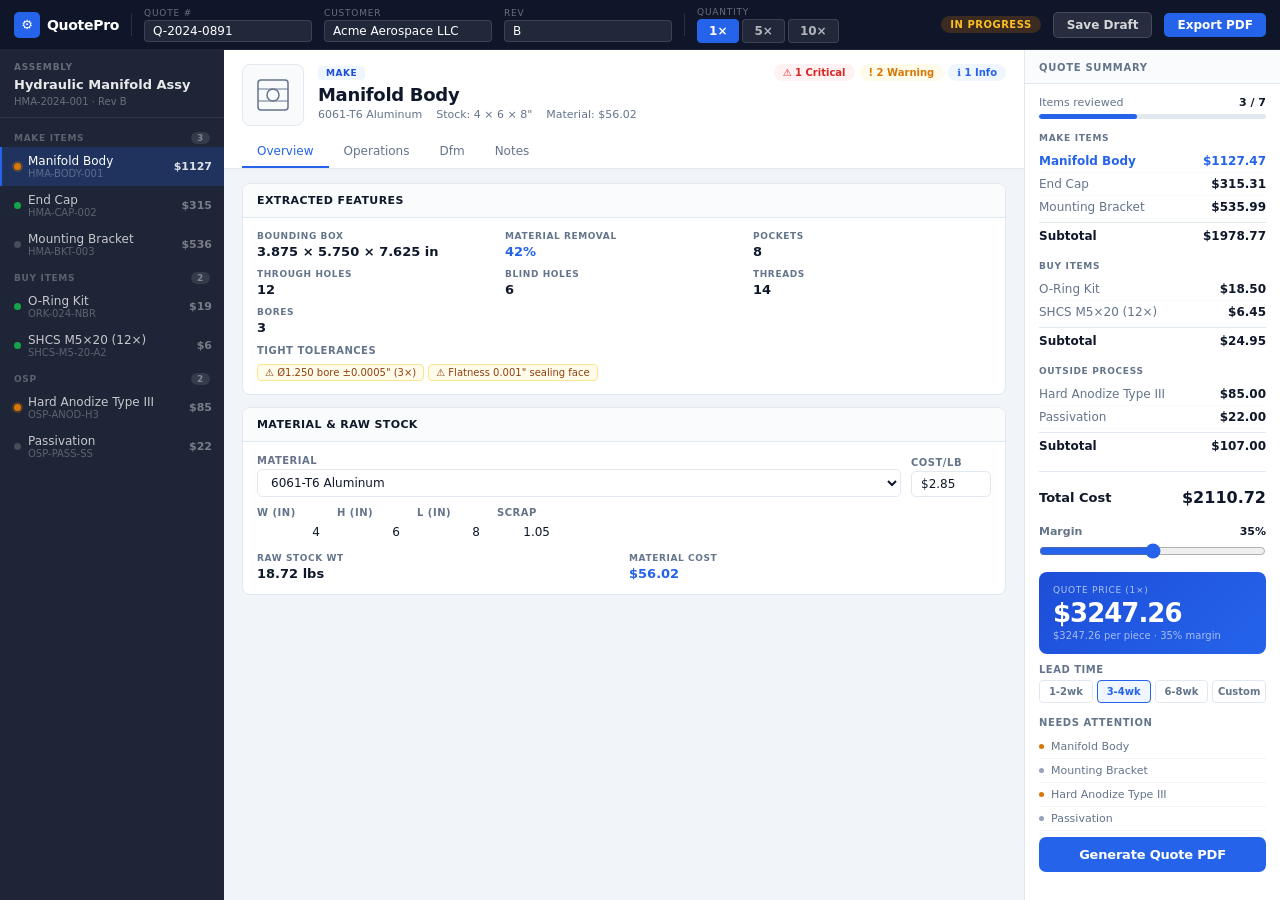
==== quoting-ui.html @ ec83b67d "Add CNC quoting UI prototype (HTML/CSS/JS) Single-file interactive prototype for rapid CNC quote bui" ====
<!DOCTYPE html>
<html lang="en">
<head>
<meta charset="UTF-8">
<meta name="viewport" content="width=device-width, initial-scale=1.0">
<title>QuotePro — CNC Estimating</title>
<style>
*,*::before,*::after{box-sizing:border-box;margin:0;padding:0}
:root{
  --bg:#f1f5f9;--surface:#fff;--sidebar:#1e2536;--sidebar-hover:#2a3347;
  --hdr:#0f1629;--text:#0f172a;--muted:#64748b;--light:#94a3b8;
  --border:#e2e8f0;--blue:#2563eb;--blue-lt:#eff6ff;
  --green:#16a34a;--green-lt:#f0fdf4;--amber:#d97706;--amber-lt:#fffbeb;
  --red:#dc2626;--red-lt:#fef2f2;
}
body{font-family:system-ui,-apple-system,sans-serif;font-size:13px;color:var(--text);
  background:var(--bg);height:100vh;display:flex;flex-direction:column;overflow:hidden}

/* ── HEADER ── */
.hdr{background:var(--hdr);color:#fff;padding:0 14px;height:50px;display:flex;
  align-items:center;gap:12px;flex-shrink:0;border-bottom:1px solid rgba(255,255,255,.08)}
.logo{font-weight:800;font-size:14px;letter-spacing:-.3px;color:#fff;
  display:flex;align-items:center;gap:7px;flex-shrink:0}
.logo-icon{width:26px;height:26px;background:var(--blue);border-radius:5px;
  display:flex;align-items:center;justify-content:center;font-size:13px}
.hdr-sep{width:1px;height:22px;background:rgba(255,255,255,.12);flex-shrink:0}
.hdr-field{display:flex;flex-direction:column;gap:2px}
.hdr-field label{font-size:9px;text-transform:uppercase;letter-spacing:.8px;
  color:rgba(255,255,255,.38)}
.hdr-input{background:rgba(255,255,255,.08);border:1px solid rgba(255,255,255,.12);
  border-radius:4px;color:#fff;font-size:12px;padding:3px 8px;outline:none;
  min-width:130px;font-family:inherit}
.hdr-input:focus{border-color:var(--blue);background:rgba(37,99,235,.18)}
.qty-grp{display:flex;gap:3px}
.qty-btn{padding:4px 11px;background:rgba(255,255,255,.08);
  border:1px solid rgba(255,255,255,.12);border-radius:4px;color:rgba(255,255,255,.65);
  cursor:pointer;font-size:12px;font-weight:600;transition:all .12s;font-family:inherit}
.qty-btn.active{background:var(--blue);border-color:var(--blue);color:#fff}
.qty-btn:hover:not(.active){background:rgba(255,255,255,.14)}
.hdr-spacer{flex:1}
.badge{padding:3px 9px;border-radius:20px;font-size:10px;font-weight:700;
  text-transform:uppercase;letter-spacing:.5px}
.badge.wip{background:rgba(217,119,6,.22);color:#fbbf24}
.badge.ready{background:rgba(22,163,74,.22);color:#4ade80}
.hdr-btn{padding:5px 13px;border-radius:5px;font-size:12px;font-weight:600;
  cursor:pointer;border:none;transition:opacity .12s;font-family:inherit}
.hdr-btn.sec{background:rgba(255,255,255,.1);color:rgba(255,255,255,.8);
  border:1px solid rgba(255,255,255,.14)}
.hdr-btn.pri{background:var(--blue);color:#fff}
.hdr-btn:hover{opacity:.82}

/* ── WORKSPACE ── */
.workspace{display:flex;flex:1;overflow:hidden}

/* ── SIDEBAR ── */
.sidebar{width:224px;background:var(--sidebar);flex-shrink:0;
  display:flex;flex-direction:column;overflow:hidden}
.sb-hdr{padding:12px 14px 10px;border-bottom:1px solid rgba(255,255,255,.07)}
.sb-label{font-size:9px;font-weight:700;text-transform:uppercase;letter-spacing:.8px;
  color:rgba(255,255,255,.32);margin-bottom:5px}
.sb-assy{font-size:13px;font-weight:700;color:rgba(255,255,255,.9);line-height:1.3}
.sb-pn{font-size:10px;color:rgba(255,255,255,.34);margin-top:2px}
.sb-scroll{flex:1;overflow-y:auto;padding:6px 0}
.sb-scroll::-webkit-scrollbar{width:3px}
.sb-scroll::-webkit-scrollbar-thumb{background:rgba(255,255,255,.12);border-radius:2px}
.sec-hdr{padding:8px 14px 3px;font-size:9px;font-weight:700;text-transform:uppercase;
  letter-spacing:.7px;color:rgba(255,255,255,.28);display:flex;
  justify-content:space-between;align-items:center}
.sec-cnt{background:rgba(255,255,255,.1);padding:1px 6px;border-radius:10px;
  color:rgba(255,255,255,.38);font-size:9px}
.bom-item{padding:7px 12px;display:flex;align-items:center;gap:7px;cursor:pointer;
  border-left:2px solid transparent;transition:all .1s}
.bom-item:hover{background:var(--sidebar-hover)}
.bom-item.active{background:rgba(37,99,235,.22);border-left-color:var(--blue)}
.dot{width:7px;height:7px;border-radius:50%;flex-shrink:0}
.dot.ns{background:rgba(255,255,255,.18)}
.dot.rev{background:var(--amber);box-shadow:0 0 0 2px rgba(217,119,6,.25)}
.dot.ok{background:var(--green)}
.dot.flag{background:var(--red);box-shadow:0 0 0 2px rgba(220,38,38,.25)}
.bom-info{flex:1;min-width:0}
.bom-name{font-size:12px;font-weight:500;color:rgba(255,255,255,.75);
  white-space:nowrap;overflow:hidden;text-overflow:ellipsis}
.bom-item.active .bom-name{color:#fff}
.bom-pn{font-size:10px;color:rgba(255,255,255,.28);
  white-space:nowrap;overflow:hidden;text-overflow:ellipsis}
.bom-cost{font-size:11px;font-weight:700;color:rgba(255,255,255,.4);flex-shrink:0}
.bom-item.active .bom-cost{color:rgba(255,255,255,.85)}

/* ── MAIN ── */
.main{flex:1;overflow:hidden;display:flex;flex-direction:column}
.part-hdr{background:var(--surface);padding:14px 18px 0;
  border-bottom:1px solid var(--border);flex-shrink:0}
.part-hdr-top{display:flex;align-items:flex-start;gap:14px;margin-bottom:10px}
.part-thumb{width:62px;height:62px;background:#f8fafc;border:1px solid var(--border);
  border-radius:8px;display:flex;align-items:center;justify-content:center;
  flex-shrink:0;color:var(--light)}
.part-hdr-info{flex:1}
.type-badge{display:inline-flex;align-items:center;gap:3px;padding:2px 8px;
  border-radius:4px;font-size:9px;font-weight:700;text-transform:uppercase;
  letter-spacing:.5px;margin-bottom:4px}
.type-badge.make{background:#eff6ff;color:#1d4ed8}
.type-badge.buy{background:#f0fdf4;color:#15803d}
.type-badge.osp{background:#fff7ed;color:#c2410c}
.part-name{font-size:18px;font-weight:800;color:var(--text);margin-bottom:3px;
  letter-spacing:-.3px}
.part-meta{display:flex;gap:14px;font-size:11px;color:var(--muted)}
.dfm-pills{display:flex;gap:5px;margin-left:auto;flex-wrap:wrap;align-items:flex-start}
.dfm-pill{padding:3px 9px;border-radius:20px;font-size:10px;font-weight:700;
  display:flex;align-items:center;gap:3px}
.dfm-pill.critical{background:#fef2f2;color:#dc2626}
.dfm-pill.warning{background:#fffbeb;color:#d97706}
.dfm-pill.info{background:#eff6ff;color:#2563eb}
.tabs{display:flex}
.tab{padding:8px 15px;font-size:12px;font-weight:500;color:var(--muted);cursor:pointer;
  border-bottom:2px solid transparent;transition:all .12s;user-select:none}
.tab:hover{color:var(--text)}
.tab.active{color:var(--blue);border-bottom-color:var(--blue)}
.tab-body{flex:1;overflow-y:auto;padding:14px 18px}
.tab-body::-webkit-scrollbar{width:4px}
.tab-body::-webkit-scrollbar-thumb{background:var(--border);border-radius:2px}
.tab-pane{display:none}
.tab-pane.active{display:block}

/* ── CARDS ── */
.card{background:var(--surface);border:1px solid var(--border);border-radius:8px;
  margin-bottom:12px;overflow:hidden}
.card-hdr{padding:10px 14px;border-bottom:1px solid var(--border);
  display:flex;align-items:center;justify-content:space-between;background:#fafbfc}
.card-title{font-size:11px;font-weight:700;color:var(--text);text-transform:uppercase;
  letter-spacing:.4px}
.card-body{padding:13px 14px}
.info-grid{display:grid;grid-template-columns:repeat(3,1fr);gap:10px}
.info-grid.two{grid-template-columns:1fr 1fr}
.info-item label{display:block;font-size:9px;text-transform:uppercase;letter-spacing:.6px;
  color:var(--muted);margin-bottom:3px;font-weight:600}
.info-item .val{font-size:13px;font-weight:700;color:var(--text)}
.info-item .val.blue{color:var(--blue)}
.feat-tags{display:flex;flex-wrap:wrap;gap:4px;margin-top:8px}
.feat-tag{padding:2px 7px;background:#f1f5f9;border:1px solid var(--border);
  border-radius:4px;font-size:10px;color:var(--muted);font-weight:500}
.tol-tag{background:#fffbeb;border-color:#fde68a;color:#92400e}

/* ── FORM CONTROLS ── */
.form-row{display:flex;gap:10px;align-items:flex-end;margin-bottom:10px}
.fg{display:flex;flex-direction:column;gap:3px}
.fg label{font-size:10px;font-weight:600;color:var(--muted);
  text-transform:uppercase;letter-spacing:.5px}
.fc{padding:5px 9px;border:1px solid var(--border);border-radius:5px;
  font-size:12px;color:var(--text);background:var(--surface);outline:none;
  transition:border-color .12s;font-family:inherit}
.fc:focus{border-color:var(--blue)}
select.fc{cursor:pointer}

/* ── OPS TABLE ── */
.ops-wrap{overflow-x:auto}
.ops-table{width:100%;border-collapse:collapse;min-width:560px}
.ops-table th{padding:7px 9px;text-align:left;font-size:9px;font-weight:700;
  text-transform:uppercase;letter-spacing:.6px;color:var(--muted);
  border-bottom:1px solid var(--border);background:#fafbfc;white-space:nowrap}
.ops-table th.r,.ops-table td.r{text-align:right}
.ops-table td{padding:7px 9px;border-bottom:1px solid #f1f5f9;font-size:12px;
  vertical-align:middle}
.ops-table tr:last-child td{border-bottom:none}
.ops-table tr:hover td{background:#fafbfc}
.op-num{font-size:10px;font-weight:800;color:var(--muted);width:28px}
.ii{padding:3px 6px;border:1px solid transparent;border-radius:4px;
  font-size:12px;color:var(--text);background:transparent;outline:none;
  width:72px;text-align:right;transition:all .1s;font-family:inherit}
.ii:hover{border-color:var(--border);background:var(--surface)}
.ii:focus{border-color:var(--blue);background:var(--surface);
  box-shadow:0 0 0 2px rgba(37,99,235,.1)}
.ii.wide{width:95px;text-align:left}
.ii.name{width:140px;text-align:left}
select.ii{cursor:pointer;width:140px;text-align:left}
.op-cost-cell{font-weight:700;color:var(--text)}
.ops-table tfoot td{background:#fafbfc;border-top:2px solid var(--border);
  font-weight:700;font-size:12px}
.add-op{display:flex;align-items:center;gap:5px;padding:6px 12px;
  background:none;border:1px dashed var(--border);border-radius:5px;
  color:var(--muted);font-size:12px;cursor:pointer;width:100%;margin-top:8px;
  transition:all .12s;font-family:inherit}
.add-op:hover{border-color:var(--blue);color:var(--blue);background:var(--blue-lt)}

/* ── DFM FLAGS ── */
.dfm-flag{padding:11px 13px;border-radius:7px;margin-bottom:8px;
  display:flex;align-items:flex-start;gap:9px;border:1px solid}
.dfm-flag.critical{background:#fef2f2;border-color:#fecaca}
.dfm-flag.warning{background:#fffbeb;border-color:#fde68a}
.dfm-flag.info{background:#eff6ff;border-color:#bfdbfe}
.dfm-icon{width:19px;height:19px;border-radius:50%;display:flex;align-items:center;
  justify-content:center;font-size:10px;font-weight:800;flex-shrink:0;margin-top:1px}
.critical .dfm-icon{background:#dc2626;color:#fff}
.warning .dfm-icon{background:#d97706;color:#fff}
.info .dfm-icon{background:#2563eb;color:#fff}
.dfm-body{flex:1}
.dfm-desc{font-size:12px;font-weight:500;color:var(--text);margin-bottom:5px;
  line-height:1.4}
.dfm-actions{display:flex;align-items:center;gap:10px}
.dfm-cost-tag{font-size:11px;font-weight:700;padding:2px 8px;border-radius:4px}
.critical .dfm-cost-tag{background:#fecaca;color:#991b1b}
.warning .dfm-cost-tag{background:#fde68a;color:#92400e}
.info .dfm-cost-tag{background:#bfdbfe;color:#1e40af}
.toggle-wrap{display:flex;align-items:center;gap:5px;font-size:11px;
  color:var(--muted);cursor:pointer;user-select:none}
.tog{width:30px;height:16px;background:#cbd5e1;border-radius:8px;position:relative;
  transition:background .15s;cursor:pointer;flex-shrink:0}
.tog.on{background:var(--blue)}
.tog::after{content:'';position:absolute;width:12px;height:12px;background:#fff;
  border-radius:50%;top:2px;left:2px;transition:left .15s}
.tog.on::after{left:16px}

/* ── BUY / OSP VIEWS ── */
.buy-grid{display:grid;grid-template-columns:1fr 1fr;gap:12px}
.osp-grid{display:grid;grid-template-columns:1fr 1fr;gap:12px}
.big-cost{font-size:28px;font-weight:800;color:var(--blue);letter-spacing:-1px}
.unit-sub{font-size:11px;color:var(--muted);margin-top:2px}

/* ── RIGHT PANEL ── */
.rp{width:256px;background:var(--surface);border-left:1px solid var(--border);
  flex-shrink:0;display:flex;flex-direction:column;overflow:hidden}
.rp-hdr{padding:12px 14px 10px;border-bottom:1px solid var(--border);background:#fafbfc}
.rp-title{font-size:10px;font-weight:700;text-transform:uppercase;
  letter-spacing:.7px;color:var(--muted)}
.rp-scroll{flex:1;overflow-y:auto;padding:12px 14px}
.rp-scroll::-webkit-scrollbar{width:3px}
.rp-scroll::-webkit-scrollbar-thumb{background:var(--border);border-radius:2px}
.progress-bar-wrap{margin-bottom:14px}
.progress-label{display:flex;justify-content:space-between;font-size:11px;
  color:var(--muted);margin-bottom:5px}
.progress-label strong{color:var(--text)}
.pbar{height:5px;background:#e2e8f0;border-radius:3px;overflow:hidden}
.pbar-fill{height:100%;background:var(--blue);border-radius:3px;transition:width .3s}
.cost-sec{margin-bottom:14px}
.cost-sec-lbl{font-size:9px;font-weight:700;text-transform:uppercase;letter-spacing:.7px;
  color:var(--muted);margin-bottom:7px}
.cost-line{display:flex;justify-content:space-between;align-items:center;
  padding:4px 0;font-size:12px;border-bottom:1px solid #f8fafc}
.cost-line:last-child{border-bottom:none}
.cost-line .lbl{color:var(--muted)}
.cost-line .lbl.active{color:var(--blue);font-weight:600}
.cost-line .amt{font-weight:700;color:var(--text)}
.cost-line .amt.active{color:var(--blue)}
.cost-div{border:none;border-top:1px solid var(--border);margin:10px 0}
.cost-total{display:flex;justify-content:space-between;align-items:center;padding:6px 0}
.cost-total .lbl{font-size:13px;font-weight:700;color:var(--text)}
.cost-total .amt{font-size:16px;font-weight:800;color:var(--text)}
.margin-ctl{margin:12px 0 10px}
.margin-ctl label{display:flex;justify-content:space-between;font-size:11px;
  font-weight:600;color:var(--muted);margin-bottom:5px}
.margin-ctl label span{font-weight:800;color:var(--text)}
input[type=range]{width:100%;accent-color:var(--blue);cursor:pointer}
.price-box{background:linear-gradient(135deg,#1d4ed8,#2563eb);border-radius:8px;
  padding:13px 14px;color:#fff;margin-bottom:10px}
.price-box-lbl{font-size:9px;text-transform:uppercase;letter-spacing:.7px;
  opacity:.65;margin-bottom:3px}
.price-box-val{font-size:26px;font-weight:800;letter-spacing:-1px}
.price-box-sub{font-size:10px;opacity:.6;margin-top:2px}
.lt-ctl label{font-size:10px;font-weight:700;text-transform:uppercase;
  letter-spacing:.5px;color:var(--muted);display:block;margin-bottom:5px}
.lt-opts{display:flex;gap:4px;margin-bottom:14px}
.lt-btn{flex:1;padding:5px 3px;font-size:10px;font-weight:700;text-align:center;
  border:1px solid var(--border);border-radius:4px;cursor:pointer;
  color:var(--muted);background:var(--surface);transition:all .1s;font-family:inherit}
.lt-btn.active{background:var(--blue-lt);border-color:var(--blue);color:var(--blue)}
.lt-btn:hover:not(.active){background:#f8fafc}
.attn-hdr{font-size:10px;font-weight:700;text-transform:uppercase;letter-spacing:.6px;
  color:var(--muted);margin-bottom:7px}
.attn-item{display:flex;align-items:center;gap:7px;padding:5px 0;
  border-bottom:1px solid #f1f5f9;font-size:11px;color:var(--muted);cursor:pointer}
.attn-item:hover{color:var(--blue)}
.attn-item:last-child{border-bottom:none}
.attn-dot{width:5px;height:5px;border-radius:50%;flex-shrink:0}
.gen-btn{width:100%;padding:10px;background:var(--blue);color:#fff;border:none;
  border-radius:7px;font-size:13px;font-weight:700;cursor:pointer;transition:all .12s;
  margin-top:6px;font-family:inherit;letter-spacing:-.2px}
.gen-btn:hover{background:#1d4ed8}
.empty-state{padding:40px 20px;text-align:center;color:var(--muted)}
.empty-state svg{opacity:.3;margin-bottom:10px}
</style>
</head>
<body>

<!-- HEADER -->
<div class="hdr">
  <div class="logo">
    <div class="logo-icon">⚙</div>
    QuotePro
  </div>
  <div class="hdr-sep"></div>
  <div class="hdr-field">
    <label>Quote #</label>
    <input class="hdr-input" id="quoteNum" value="Q-2024-0891" style="min-width:100px">
  </div>
  <div class="hdr-field">
    <label>Customer</label>
    <input class="hdr-input" id="customer" value="Acme Aerospace LLC">
  </div>
  <div class="hdr-field">
    <label>Rev</label>
    <input class="hdr-input" id="rev" value="B" style="min-width:40px">
  </div>
  <div class="hdr-sep"></div>
  <div class="hdr-field">
    <label>Quantity</label>
    <div class="qty-grp" id="qtyGrp">
      <button class="qty-btn active" onclick="setQty(1)">1×</button>
      <button class="qty-btn" onclick="setQty(5)">5×</button>
      <button class="qty-btn" onclick="setQty(10)">10×</button>
    </div>
  </div>
  <div class="hdr-spacer"></div>
  <span class="badge wip" id="statusBadge">In Progress</span>
  <button class="hdr-btn sec">Save Draft</button>
  <button class="hdr-btn pri" onclick="alert('PDF export coming soon')">Export PDF</button>
</div>

<!-- WORKSPACE -->
<div class="workspace">

  <!-- SIDEBAR -->
  <div class="sidebar">
    <div class="sb-hdr">
      <div class="sb-label">Assembly</div>
      <div class="sb-assy">Hydraulic Manifold Assy</div>
      <div class="sb-pn">HMA-2024-001 · Rev B</div>
    </div>
    <div class="sb-scroll" id="bomTree"></div>
  </div>

  <!-- MAIN CONTENT -->
  <div class="main">
    <div class="part-hdr" id="partHdr">
      <!-- populated by JS -->
    </div>
    <div class="tab-body" id="tabBody">
      <!-- populated by JS -->
    </div>
  </div>

  <!-- RIGHT PANEL -->
  <div class="rp">
    <div class="rp-hdr">
      <div class="rp-title">Quote Summary</div>
    </div>
    <div class="rp-scroll" id="rpContent"></div>
  </div>

</div>

<script>
// ─────────────────────────────────────────────
// DATA
// ─────────────────────────────────────────────
const MACHINES = {
  'Bandsaw':             65,
  '3-Axis VMC':         125,
  '5-Axis VMC':         185,
  'CNC Lathe':          110,
  'CNC Lathe (Live)':   145,
  'CMM':                110,
  'EDM Wire':           150,
  'Surface Grinder':     95,
  'Bench / Deburr':      50,
};

const MATERIALS = {
  '6061-T6':   { label:'6061-T6 Aluminum',      density:0.0975, cpp:2.85 },
  '7075-T6':   { label:'7075-T6 Aluminum',      density:0.1028, cpp:4.20 },
  '303-SS':    { label:'303 Stainless Steel',    density:0.289,  cpp:4.15 },
  '304-SS':    { label:'304 Stainless Steel',    density:0.289,  cpp:3.95 },
  '316-SS':    { label:'316 Stainless Steel',    density:0.289,  cpp:5.40 },
  '17-4':      { label:'17-4 PH Stainless',      density:0.282,  cpp:8.50 },
  '4140':      { label:'4140 Steel',             density:0.284,  cpp:1.45 },
  'Ti6Al4V':   { label:'Ti-6Al-4V (Gr. 5)',      density:0.160,  cpp:18.50 },
  '360-Brass': { label:'360 Brass',              density:0.307,  cpp:4.80 },
  'Delrin':    { label:'Delrin (POM)',            density:0.051,  cpp:3.20 },
  'PEEK':      { label:'PEEK',                   density:0.047,  cpp:45.00 },
};

const OSP_PROCESSES = [
  'Hard Anodize (Type III)',
  'Type II Anodize',
  'Black Oxide',
  'Passivation',
  'Electroless Nickel',
  'Zinc Plating',
  'Heat Treat – Normalize',
  'Heat Treat – H900',
  'Surface Grinding',
  'Wire EDM',
];

const state = {
  activeId: 'P001',
  qty: 1,
  margin: 0.35,
  leadTime: '3-4wk',
  activeTab: 'overview',
};

const items = {
  P001: {
    id:'P001', type:'make', pn:'HMA-BODY-001', name:'Manifold Body', status:'review',
    mat:'6061-T6', stock:[4.0,6.0,8.0], scrap:1.05, notes:'',
    features:{
      bb:'3.875 × 5.750 × 7.625 in', pockets:8, holes:12, blindHoles:6,
      threads:14, bores:3, mrPct:42,
      tols:['Ø1.250 bore ±0.0005" (3×)','Flatness 0.001" sealing face'],
    },
    dfm:[
      {id:'d1',sev:'critical',desc:'Bore Ø1.250 ±0.0005" (3 locations) — CMM first article required',cost:85,on:true},
      {id:'d2',sev:'warning', desc:'Deep pocket F-12: aspect ratio 6.8:1 — extended reach tooling, reduced feeds',cost:45,on:true},
      {id:'d3',sev:'warning', desc:'M4×0.7 tapped holes ×6 — helicoil NAS1130 inserts per drawing callout',cost:30,on:true},
      {id:'d4',sev:'info',    desc:'Ra 32 μin sealing surfaces (2×) — extra finishing pass required',cost:20,on:true},
    ],
    ops:[
      {id:'o1',op:'10',name:'Saw',        mach:'Bandsaw',      su:0.25, cy:0.08, rate:65},
      {id:'o2',op:'20',name:'Mill 1st',   mach:'3-Axis VMC',   su:1.50, cy:2.30, rate:125},
      {id:'o3',op:'30',name:'Mill 2nd',   mach:'3-Axis VMC',   su:0.50, cy:1.10, rate:125},
      {id:'o4',op:'40',name:'Drill & Tap',mach:'3-Axis VMC',   su:0.25, cy:0.45, rate:125},
      {id:'o5',op:'50',name:'Deburr',     mach:'Bench / Deburr',su:0,   cy:0.50, rate:50},
      {id:'o6',op:'60',name:'CMM Insp',   mach:'CMM',          su:0.25, cy:0.50, rate:110},
    ],
  },
  P002: {
    id:'P002', type:'make', pn:'HMA-CAP-002', name:'End Cap', status:'complete',
    mat:'6061-T6', stock:[2.0,3.0,0.75], scrap:1.05, notes:'',
    features:{
      bb:'1.875 × 2.875 × 0.625 in', pockets:1, holes:4, blindHoles:0,
      threads:4, bores:1, mrPct:22,
      tols:['Ø0.625 bore ±0.001"'],
    },
    dfm:[
      {id:'d1',sev:'info',desc:'Ø0.625 ±0.001" bore — verify with plug gauge at inspection',cost:12,on:true},
    ],
    ops:[
      {id:'o1',op:'10',name:'Saw',      mach:'Bandsaw',    su:0.25, cy:0.05, rate:65},
      {id:'o2',op:'20',name:'Mill 1st', mach:'3-Axis VMC', su:1.00, cy:0.65, rate:125},
      {id:'o3',op:'30',name:'Mill 2nd', mach:'3-Axis VMC', su:0.25, cy:0.30, rate:125},
      {id:'o4',op:'40',name:'Deburr',   mach:'Bench / Deburr',su:0, cy:0.15, rate:50},
    ],
  },
  P003: {
    id:'P003', type:'make', pn:'HMA-BKT-003', name:'Mounting Bracket', status:'not-started',
    mat:'304-SS', stock:[1.5,3.0,6.0], scrap:1.08, notes:'',
    features:{
      bb:'1.375 × 2.875 × 5.875 in', pockets:2, holes:8, blindHoles:2,
      threads:6, bores:0, mrPct:31,
      tols:[],
    },
    dfm:[
      {id:'d1',sev:'info',desc:'304 SS workpiece — verify feed/speed for tool life vs aluminum baseline',cost:0,on:false},
    ],
    ops:[
      {id:'o1',op:'10',name:'Saw',      mach:'Bandsaw',    su:0.25, cy:0.08, rate:65},
      {id:'o2',op:'20',name:'Mill 1st', mach:'3-Axis VMC', su:1.25, cy:1.40, rate:125},
      {id:'o3',op:'30',name:'Mill 2nd', mach:'3-Axis VMC', su:0.50, cy:0.60, rate:125},
      {id:'o4',op:'40',name:'Deburr',   mach:'Bench / Deburr',su:0, cy:0.25, rate:50},
    ],
  },
  B001: {
    id:'B001', type:'buy', pn:'ORK-024-NBR', name:'O-Ring Kit', status:'complete',
    supplier:'Parker Hannifin', desc:'NBR O-ring seal kit — 24 pcs assorted sizes per assembly',
    unitCost:18.50, notes:'',
  },
  B002: {
    id:'B002', type:'buy', pn:'SHCS-M5-20-A2', name:'SHCS M5×20 (12×)', status:'complete',
    supplier:'McMaster-Carr', desc:'Socket Head Cap Screw M5×20mm 18-8 SS, pkg/12',
    unitCost:6.45, notes:'',
  },
  O001: {
    id:'O001', type:'osp', pn:'OSP-ANOD-H3', name:'Hard Anodize Type III', status:'review',
    process:'Hard Anodize (Type III)', spec:'MIL-A-8625 Type III, Class 1, 0.001" min',
    vendor:'Pacific Plating', applies:['P001','P002'], unitCost:85.00, ltDays:7, notes:'',
  },
  O002: {
    id:'O002', type:'osp', pn:'OSP-PASS-SS', name:'Passivation', status:'not-started',
    process:'Passivation', spec:'ASTM A967, Method C',
    vendor:'In-house', applies:['P003'], unitCost:22.00, ltDays:3, notes:'',
  },
};

// ─────────────────────────────────────────────
// COST CALCULATIONS
// ─────────────────────────────────────────────
function calcMaterialCost(item) {
  const mat = MATERIALS[item.mat];
  if (!mat) return 0;
  const [w,h,l] = item.stock;
  return w * h * l * mat.density * mat.cpp * (item.scrap || 1.05);
}

function calcOpCost(op, qty) {
  return ((op.su / qty) + op.cy) * op.rate;
}

function calcMachiningCost(item, qty) {
  return item.ops.reduce((s, op) => s + calcOpCost(op, qty), 0);
}

function calcDFMCost(item) {
  return item.dfm.filter(f => f.on).reduce((s, f) => s + f.cost, 0);
}

function calcItemCost(item, qty) {
  if (item.type === 'make') {
    return calcMaterialCost(item) + calcMachiningCost(item, qty) + calcDFMCost(item);
  }
  return item.unitCost || 0;
}

function calcAll(qty) {
  const vals = Object.values(items);
  const make = vals.filter(i=>i.type==='make').reduce((s,i)=>s+calcItemCost(i,qty),0);
  const buy  = vals.filter(i=>i.type==='buy').reduce((s,i)=>s+calcItemCost(i,qty),0);
  const osp  = vals.filter(i=>i.type==='osp').reduce((s,i)=>s+calcItemCost(i,qty),0);
  return {make,buy,osp,total:make+buy+osp};
}

function quotePrice(cost) { return cost / (1 - state.margin); }

// ─────────────────────────────────────────────
// SIDEBAR
// ─────────────────────────────────────────────
function renderBOM() {
  const tree = document.getElementById('bomTree');
  const makeItems = Object.values(items).filter(i=>i.type==='make');
  const buyItems  = Object.values(items).filter(i=>i.type==='buy');
  const ospItems  = Object.values(items).filter(i=>i.type==='osp');

  const section = (label, list) => {
    if (!list.length) return '';
    const rows = list.map(i => {
      const cost = calcItemCost(i, state.qty);
      const dotCls = i.status === 'complete' ? 'ok' :
                     i.status === 'review'   ? 'rev' :
                     i.status === 'flagged'  ? 'flag' : 'ns';
      return `<div class="bom-item${state.activeId===i.id?' active':''}" onclick="selectItem('${i.id}')">
        <div class="dot ${dotCls}"></div>
        <div class="bom-info">
          <div class="bom-name">${i.name}</div>
          <div class="bom-pn">${i.pn}</div>
        </div>
        <div class="bom-cost">$${cost.toFixed(0)}</div>
      </div>`;
    }).join('');
    return `<div class="bom-section">
      <div class="sec-hdr">${label}<span class="sec-cnt">${list.length}</span></div>
      ${rows}
    </div>`;
  };

  tree.innerHTML =
    section('Make Items', makeItems) +
    section('Buy Items',  buyItems)  +
    section('OSP',        ospItems);
}

// ─────────────────────────────────────────────
// PART HEADER
// ─────────────────────────────────────────────
function renderPartHeader(item) {
  const hdr = document.getElementById('partHdr');
  const typeLabel = item.type === 'make' ? 'MAKE' : item.type === 'buy' ? 'BUY' : 'OUTSIDE PROCESS';

  let pills = '';
  if (item.type === 'make') {
    const crit = item.dfm.filter(f=>f.sev==='critical'&&f.on).length;
    const warn = item.dfm.filter(f=>f.sev==='warning'&&f.on).length;
    const inf  = item.dfm.filter(f=>f.sev==='info'&&f.on).length;
    if (crit) pills += `<span class="dfm-pill critical">⚠ ${crit} Critical</span>`;
    if (warn) pills += `<span class="dfm-pill warning">! ${warn} Warning</span>`;
    if (inf)  pills += `<span class="dfm-pill info">ℹ ${inf} Info</span>`;
  }

  const metaContent = item.type === 'make'
    ? `<span>${item.mat ? MATERIALS[item.mat]?.label : '—'}</span>
       <span>Stock: ${item.stock.join(' × ')}"</span>
       <span>Material: $${calcMaterialCost(item).toFixed(2)}</span>`
    : item.type === 'buy'
    ? `<span>${item.supplier}</span>`
    : `<span>${item.process}</span><span>${item.vendor}</span>`;

  const tabs = item.type === 'make'
    ? ['overview','operations','dfm','notes']
    : item.type === 'buy'
    ? ['details','notes']
    : ['details','notes'];

  hdr.innerHTML = `
    <div class="part-hdr-top">
      <div class="part-thumb">
        <svg width="38" height="38" viewBox="0 0 38 38" fill="none" xmlns="http://www.w3.org/2000/svg">
          <rect x="4" y="4" width="30" height="30" rx="3" stroke="#64748b" stroke-width="1.5" fill="none"/>
          <circle cx="19" cy="19" r="6" stroke="#64748b" stroke-width="1.5" fill="none"/>
          <line x1="4" y1="13" x2="34" y2="13" stroke="#64748b" stroke-width="1"/>
          <line x1="4" y1="25" x2="34" y2="25" stroke="#64748b" stroke-width="1"/>
        </svg>
      </div>
      <div class="part-hdr-info">
        <div class="type-badge ${item.type}">${typeLabel}</div>
        <div class="part-name">${item.name}</div>
        <div class="part-meta">${metaContent}</div>
      </div>
      <div class="dfm-pills">${pills}</div>
    </div>
    <div class="tabs" id="tabRow">
      ${tabs.map(t=>`<div class="tab${state.activeTab===t?' active':''}" onclick="switchTab('${t}')">${t.charAt(0).toUpperCase()+t.slice(1)}</div>`).join('')}
    </div>`;
}

// ─────────────────────────────────────────────
// TAB CONTENT
// ─────────────────────────────────────────────
function renderTabBody(item) {
  const body = document.getElementById('tabBody');
  if (item.type === 'make') {
    body.innerHTML = `
      <div class="tab-pane${state.activeTab==='overview'?' active':''}" id="pane-overview">
        ${renderOverview(item)}
      </div>
      <div class="tab-pane${state.activeTab==='operations'?' active':''}" id="pane-operations">
        ${renderOperations(item)}
      </div>
      <div class="tab-pane${state.activeTab==='dfm'?' active':''}" id="pane-dfm">
        ${renderDFM(item)}
      </div>
      <div class="tab-pane${state.activeTab==='notes'?' active':''}" id="pane-notes">
        ${renderNotes(item)}
      </div>`;
  } else if (item.type === 'buy') {
    body.innerHTML = `
      <div class="tab-pane${state.activeTab==='details'?' active':''}" id="pane-details">
        ${renderBuyDetails(item)}
      </div>
      <div class="tab-pane${state.activeTab==='notes'?' active':''}" id="pane-notes">
        ${renderNotes(item)}
      </div>`;
  } else {
    body.innerHTML = `
      <div class="tab-pane${state.activeTab==='details'?' active':''}" id="pane-details">
        ${renderOSPDetails(item)}
      </div>
      <div class="tab-pane${state.activeTab==='notes'?' active':''}" id="pane-notes">
        ${renderNotes(item)}
      </div>`;
  }
  bindOpsListeners(item);
  bindDFMListeners(item);
  bindMaterialListeners(item);
  bindBuyListeners(item);
  bindOSPListeners(item);
}

// ── Overview Tab ──
function renderOverview(item) {
  const f = item.features;
  const mat = MATERIALS[item.mat];
  const matOpts = Object.entries(MATERIALS).map(([k,v])=>
    `<option value="${k}"${item.mat===k?' selected':''}>${v.label}</option>`
  ).join('');

  const tolTags = (f.tols||[]).map(t=>`<span class="feat-tag tol-tag">⚠ ${t}</span>`).join('');
  const [w,h,l] = item.stock;
  const stockWeightLbs = w*h*l * (mat?.density||0.098);
  const matCost = calcMaterialCost(item);

  return `
  <div class="card">
    <div class="card-hdr"><span class="card-title">Extracted Features</span></div>
    <div class="card-body">
      <div class="info-grid" style="margin-bottom:10px">
        <div class="info-item"><label>Bounding Box</label><div class="val">${f.bb}</div></div>
        <div class="info-item"><label>Material Removal</label><div class="val blue">${f.mrPct}%</div></div>
        <div class="info-item"><label>Pockets</label><div class="val">${f.pockets}</div></div>
        <div class="info-item"><label>Through Holes</label><div class="val">${f.holes}</div></div>
        <div class="info-item"><label>Blind Holes</label><div class="val">${f.blindHoles}</div></div>
        <div class="info-item"><label>Threads</label><div class="val">${f.threads}</div></div>
        <div class="info-item"><label>Bores</label><div class="val">${f.bores}</div></div>
      </div>
      ${tolTags ? `<div style="margin-top:4px"><div style="font-size:10px;font-weight:700;text-transform:uppercase;letter-spacing:.5px;color:var(--muted);margin-bottom:5px">Tight Tolerances</div><div class="feat-tags">${tolTags}</div></div>` : ''}
    </div>
  </div>
  <div class="card">
    <div class="card-hdr"><span class="card-title">Material & Raw Stock</span></div>
    <div class="card-body">
      <div class="form-row">
        <div class="fg" style="flex:2">
          <label>Material</label>
          <select class="fc" id="matSel" data-id="${item.id}">${matOpts}</select>
        </div>
        <div class="fg">
          <label>Cost/lb</label>
          <input class="fc" id="matCpp" value="$${mat?.cpp.toFixed(2)||'—'}" style="width:80px" readonly>
        </div>
      </div>
      <div class="form-row">
        <div class="fg">
          <label>W (in)</label>
          <input class="fc ii" id="stockW" value="${w}" data-id="${item.id}" style="width:70px">
        </div>
        <div class="fg">
          <label>H (in)</label>
          <input class="fc ii" id="stockH" value="${h}" data-id="${item.id}" style="width:70px">
        </div>
        <div class="fg">
          <label>L (in)</label>
          <input class="fc ii" id="stockL" value="${l}" data-id="${item.id}" style="width:70px">
        </div>
        <div class="fg">
          <label>Scrap</label>
          <input class="fc ii" id="stockScrap" value="${item.scrap}" data-id="${item.id}" style="width:60px">
        </div>
      </div>
      <div class="info-grid two" style="margin-top:4px">
        <div class="info-item"><label>Raw Stock Wt</label><div class="val" id="rawWt">${stockWeightLbs.toFixed(2)} lbs</div></div>
        <div class="info-item"><label>Material Cost</label><div class="val blue" id="matCostDisp">$${matCost.toFixed(2)}</div></div>
      </div>
    </div>
  </div>`;
}

// ── Operations Tab ──
function renderOperations(item) {
  const qty = state.qty;
  const machOpts = Object.keys(MACHINES).map(m=>
    `<option value="${m}">${m} ($${MACHINES[m]}/hr)</option>`
  ).join('');

  const rows = item.ops.map(op => {
    const cost = calcOpCost(op, qty);
    return `<tr data-op="${op.id}">
      <td class="op-num">${op.op}</td>
      <td><input class="ii name" value="${op.name}" data-field="name" data-op="${op.id}" data-id="${item.id}" onchange="updateOp(this)"></td>
      <td>
        <select class="ii" style="width:140px" data-field="mach" data-op="${op.id}" data-id="${item.id}" onchange="updateOp(this)">
          ${Object.keys(MACHINES).map(m=>`<option value="${m}"${op.mach===m?' selected':''}>${m}</option>`).join('')}
        </select>
      </td>
      <td class="r"><input class="ii" value="${op.su.toFixed(2)}" data-field="su" data-op="${op.id}" data-id="${item.id}" onchange="updateOp(this)"></td>
      <td class="r"><input class="ii" value="${op.cy.toFixed(3)}" data-field="cy" data-op="${op.id}" data-id="${item.id}" onchange="updateOp(this)"></td>
      <td class="r"><input class="ii" value="${op.rate}" data-field="rate" data-op="${op.id}" data-id="${item.id}" onchange="updateOp(this)"></td>
      <td class="r op-cost-cell" id="opc-${op.id}">$${cost.toFixed(2)}</td>
    </tr>`;
  }).join('');

  const machTotal = calcMachiningCost(item, qty);

  return `
  <div class="card">
    <div class="card-hdr">
      <span class="card-title">Operations (Qty ${qty}×)</span>
      <span style="font-size:11px;color:var(--muted)">Setup amortized over ${qty} pc${qty>1?'s':''}</span>
    </div>
    <div class="card-body" style="padding:0">
      <div class="ops-wrap">
        <table class="ops-table">
          <thead><tr>
            <th>Op</th><th>Name</th><th>Machine</th>
            <th class="r">Setup Hrs</th><th class="r">Cycle Hrs</th>
            <th class="r">Rate $/hr</th><th class="r">Cost/pc</th>
          </tr></thead>
          <tbody id="opRows-${item.id}">${rows}</tbody>
          <tfoot><tr>
            <td colspan="6" class="r" style="padding-right:9px">Total Machining</td>
            <td class="r" id="machTotal-${item.id}">$${machTotal.toFixed(2)}</td>
          </tr></tfoot>
        </table>
      </div>
      <div style="padding:8px 14px 12px">
        <button class="add-op" onclick="addOp('${item.id}')">+ Add Operation</button>
      </div>
    </div>
  </div>`;
}

// ── DFM Tab ──
function renderDFM(item) {
  const flags = item.dfm.map(f => `
    <div class="dfm-flag ${f.sev}" id="dfmflag-${f.id}">
      <div class="dfm-icon">${f.sev==='critical'?'!':f.sev==='warning'?'!':'i'}</div>
      <div class="dfm-body">
        <div class="dfm-desc">${f.desc}</div>
        <div class="dfm-actions">
          ${f.cost > 0 ? `<span class="dfm-cost-tag">+$${f.cost.toFixed(2)} cost impact</span>` : '<span style="font-size:11px;color:var(--muted)">No cost impact</span>'}
          <label class="toggle-wrap">
            <div class="tog ${f.on?'on':''}" id="tog-${f.id}" data-dfm="${f.id}" data-id="${item.id}" onclick="toggleDFM(this)"></div>
            <span>${f.on?'Included':'Excluded'}</span>
          </label>
        </div>
      </div>
    </div>`).join('');

  const total = calcDFMCost(item);
  return `
  <div class="card">
    <div class="card-hdr">
      <span class="card-title">DFM Analysis — ${item.dfm.length} Flag${item.dfm.length!==1?'s':''}</span>
      <span style="font-size:12px;font-weight:700;color:var(--blue)">DFM Cost: $<span id="dfmTotal-${item.id}">${total.toFixed(2)}</span></span>
    </div>
    <div class="card-body">${flags}</div>
  </div>`;
}

// ── Notes Tab ──
function renderNotes(item) {
  return `
  <div class="card">
    <div class="card-hdr"><span class="card-title">Quoter Notes</span></div>
    <div class="card-body">
      <textarea class="fc" id="notesArea-${item.id}" rows="6"
        style="width:100%;resize:vertical;font-size:12px;line-height:1.5"
        placeholder="Add notes, assumptions, vendor quotes, open questions…"
        onchange="items['${item.id}'].notes=this.value">${item.notes}</textarea>
    </div>
  </div>`;
}

// ── Buy Details ──
function renderBuyDetails(item) {
  return `
  <div class="card">
    <div class="card-hdr"><span class="card-title">Purchase Item</span></div>
    <div class="card-body">
      <div class="form-row">
        <div class="fg" style="flex:1">
          <label>Supplier</label>
          <input class="fc" id="buySupplier-${item.id}" value="${item.supplier}"
            onchange="items['${item.id}'].supplier=this.value;refreshAll()">
        </div>
      </div>
      <div class="fg" style="margin-bottom:12px">
        <label>Description</label>
        <input class="fc" style="width:100%" id="buyDesc-${item.id}" value="${item.desc}"
          onchange="items['${item.id}'].desc=this.value">
      </div>
      <div style="display:flex;align-items:flex-end;gap:16px">
        <div class="fg">
          <label>Unit Cost</label>
          <input class="fc" id="buyUnitCost-${item.id}" value="${item.unitCost.toFixed(2)}"
            style="width:100px" onchange="updateBuyCost('${item.id}',this.value)">
        </div>
        <div>
          <div class="big-cost" id="buyTotal-${item.id}">$${item.unitCost.toFixed(2)}</div>
          <div class="unit-sub">per assembly</div>
        </div>
      </div>
    </div>
  </div>`;
}

// ── OSP Details ──
function renderOSPDetails(item) {
  const procOpts = OSP_PROCESSES.map(p=>
    `<option${item.process===p?' selected':''}>${p}</option>`).join('');
  return `
  <div class="card">
    <div class="card-hdr"><span class="card-title">Outside Process</span></div>
    <div class="card-body">
      <div class="form-row">
        <div class="fg" style="flex:1">
          <label>Process</label>
          <select class="fc" id="ospProc-${item.id}" onchange="items['${item.id}'].process=this.value">${procOpts}</select>
        </div>
      </div>
      <div class="fg" style="margin-bottom:10px">
        <label>Spec / Drawing Callout</label>
        <input class="fc" style="width:100%" id="ospSpec-${item.id}" value="${item.spec}"
          onchange="items['${item.id}'].spec=this.value">
      </div>
      <div class="form-row">
        <div class="fg" style="flex:1">
          <label>Vendor</label>
          <input class="fc" id="ospVendor-${item.id}" value="${item.vendor}"
            onchange="items['${item.id}'].vendor=this.value">
        </div>
        <div class="fg">
          <label>Lead (days)</label>
          <input class="fc" id="ospLT-${item.id}" value="${item.ltDays}"
            style="width:80px" onchange="updateOSP('${item.id}','ltDays',this.value)">
        </div>
      </div>
      <div style="display:flex;align-items:flex-end;gap:16px;margin-top:8px">
        <div class="fg">
          <label>Unit Cost</label>
          <input class="fc" id="ospCost-${item.id}" value="${item.unitCost.toFixed(2)}"
            style="width:100px" onchange="updateOSP('${item.id}','unitCost',this.value)">
        </div>
        <div>
          <div class="big-cost" id="ospTotal-${item.id}">$${item.unitCost.toFixed(2)}</div>
          <div class="unit-sub">per assembly · ${item.ltDays} day lead</div>
        </div>
      </div>
    </div>
  </div>`;
}

// ─────────────────────────────────────────────
// RIGHT PANEL
// ─────────────────────────────────────────────
function renderRightPanel() {
  const qty = state.qty;
  const totals = calcAll(qty);
  const qp = quotePrice(totals.total);
  const pct = Math.round(state.margin * 100);

  const makeItems = Object.values(items).filter(i=>i.type==='make');
  const buyItems  = Object.values(items).filter(i=>i.type==='buy');
  const ospItems  = Object.values(items).filter(i=>i.type==='osp');

  const itemLine = (i) => {
    const cost = calcItemCost(i, qty);
    const isActive = state.activeId === i.id;
    return `<div class="cost-line" onclick="selectItem('${i.id}')" style="cursor:pointer">
      <span class="lbl${isActive?' active':''}">${i.name}</span>
      <span class="amt${isActive?' active':''}">$${cost.toFixed(2)}</span>
    </div>`;
  };

  const completed = Object.values(items).filter(i=>i.status==='complete').length;
  const totalItems = Object.values(items).length;
  const progPct = Math.round(completed/totalItems*100);

  const attnItems = Object.values(items).filter(i=>i.status==='not-started'||i.status==='review');
  const attnRows = attnItems.map(i=>`
    <div class="attn-item" onclick="selectItem('${i.id}')">
      <div class="attn-dot" style="background:${i.status==='review'?'var(--amber)':'var(--light)'}"></div>
      ${i.name}
    </div>`).join('');

  const ltOpts = ['1-2wk','3-4wk','6-8wk','Custom'];
  const ltBtns = ltOpts.map(o=>
    `<button class="lt-btn${state.leadTime===o?' active':''}" onclick="setLT('${o}')">${o}</button>`
  ).join('');

  document.getElementById('rpContent').innerHTML = `
    <div class="progress-bar-wrap">
      <div class="progress-label">
        <span>Items reviewed</span>
        <strong>${completed} / ${totalItems}</strong>
      </div>
      <div class="pbar"><div class="pbar-fill" style="width:${progPct}%"></div></div>
    </div>

    <div class="cost-sec">
      <div class="cost-sec-lbl">Make Items</div>
      ${makeItems.map(itemLine).join('')}
      <div class="cost-line" style="border-top:1px solid var(--border);margin-top:3px;padding-top:6px">
        <span class="lbl" style="font-weight:700;color:var(--text)">Subtotal</span>
        <span class="amt">$${totals.make.toFixed(2)}</span>
      </div>
    </div>

    <div class="cost-sec">
      <div class="cost-sec-lbl">Buy Items</div>
      ${buyItems.map(itemLine).join('')}
      <div class="cost-line" style="border-top:1px solid var(--border);margin-top:3px;padding-top:6px">
        <span class="lbl" style="font-weight:700;color:var(--text)">Subtotal</span>
        <span class="amt">$${totals.buy.toFixed(2)}</span>
      </div>
    </div>

    <div class="cost-sec">
      <div class="cost-sec-lbl">Outside Process</div>
      ${ospItems.map(itemLine).join('')}
      <div class="cost-line" style="border-top:1px solid var(--border);margin-top:3px;padding-top:6px">
        <span class="lbl" style="font-weight:700;color:var(--text)">Subtotal</span>
        <span class="amt">$${totals.osp.toFixed(2)}</span>
      </div>
    </div>

    <hr class="cost-div">
    <div class="cost-total">
      <span class="lbl">Total Cost</span>
      <span class="amt">$${totals.total.toFixed(2)}</span>
    </div>

    <div class="margin-ctl">
      <label>Margin <span id="marginPct">${pct}%</span></label>
      <input type="range" min="0" max="70" value="${pct}"
        oninput="setMargin(this.value/100)">
    </div>

    <div class="price-box">
      <div class="price-box-lbl">Quote Price (${qty}×)</div>
      <div class="price-box-val">$${qp.toFixed(2)}</div>
      <div class="price-box-sub">$${(qp/qty).toFixed(2)} per piece · ${pct}% margin</div>
    </div>

    <div class="lt-ctl">
      <label>Lead Time</label>
      <div class="lt-opts">${ltBtns}</div>
    </div>

    ${attnRows ? `<div class="attn-hdr">Needs Attention</div>${attnRows}` : ''}

    <button class="gen-btn" onclick="alert('PDF output coming soon')">Generate Quote PDF</button>`;
}

// ─────────────────────────────────────────────
// EVENT HANDLERS
// ─────────────────────────────────────────────
function selectItem(id) {
  state.activeId = id;
  state.activeTab = items[id].type === 'make' ? 'overview' :
                    items[id].type === 'buy'  ? 'details'  : 'details';
  refreshAll();
}

function setQty(q) {
  state.qty = q;
  document.querySelectorAll('.qty-btn').forEach(b=>b.classList.toggle('active', +b.textContent===q));
  refreshAll();
}

function setMargin(v) {
  state.margin = v;
  document.getElementById('marginPct').textContent = Math.round(v*100)+'%';
  renderRightPanel();
}

function setLT(v) { state.leadTime = v; renderRightPanel(); }

function switchTab(t) {
  state.activeTab = t;
  document.querySelectorAll('.tab').forEach(el => el.classList.toggle('active', el.textContent.toLowerCase()===t));
  document.querySelectorAll('.tab-pane').forEach(p => p.classList.remove('active'));
  const pane = document.getElementById('pane-'+t);
  if (pane) pane.classList.add('active');
}

function updateOp(el) {
  const id  = el.dataset.id;
  const opId = el.dataset.op;
  const field = el.dataset.field;
  const item = items[id];
  const op = item.ops.find(o=>o.id===opId);
  if (!op) return;
  if (field === 'name') op.name = el.value;
  else if (field === 'mach') { op.mach = el.value; op.rate = MACHINES[el.value] || op.rate; }
  else op[field] = parseFloat(el.value) || 0;
  refreshCosts(item);
}

function toggleDFM(el) {
  const id = el.dataset.id;
  const dfmId = el.dataset.dfm;
  const item = items[id];
  const flag = item.dfm.find(f=>f.id===dfmId);
  if (!flag) return;
  flag.on = !flag.on;
  el.classList.toggle('on', flag.on);
  el.nextElementSibling.textContent = flag.on ? 'Included' : 'Excluded';
  const totalEl = document.getElementById('dfmTotal-'+id);
  if (totalEl) totalEl.textContent = calcDFMCost(item).toFixed(2);
  refreshCosts(item);
}

function updateBuyCost(id, v) {
  items[id].unitCost = parseFloat(v) || 0;
  const el = document.getElementById('buyTotal-'+id);
  if (el) el.textContent = '$'+items[id].unitCost.toFixed(2);
  refreshCosts(items[id]);
}

function updateOSP(id, field, v) {
  items[id][field] = parseFloat(v) || 0;
  const el = document.getElementById('ospTotal-'+id);
  if (el) el.textContent = '$'+items[id].unitCost.toFixed(2);
  refreshCosts(items[id]);
}

function addOp(id) {
  const item = items[id];
  const lastOp = item.ops[item.ops.length-1];
  const nextNum = lastOp ? String(+lastOp.op+10).padStart(2,'0') : '10';
  item.ops.push({
    id:'o'+Date.now(), op:nextNum, name:'New Operation',
    mach:'3-Axis VMC', su:0.5, cy:0.5, rate:125
  });
  state.activeTab = 'operations';
  refreshAll();
}

function markComplete(id) {
  items[id].status = 'complete';
  refreshAll();
}

function refreshCosts(item) {
  const qty = state.qty;
  if (item.type === 'make') {
    item.ops.forEach(op => {
      const el = document.getElementById('opc-'+op.id);
      if (el) el.textContent = '$'+calcOpCost(op,qty).toFixed(2);
    });
    const mtEl = document.getElementById('machTotal-'+item.id);
    if (mtEl) mtEl.textContent = '$'+calcMachiningCost(item,qty).toFixed(2);
    const matEl = document.getElementById('matCostDisp');
    if (matEl) matEl.textContent = '$'+calcMaterialCost(item).toFixed(2);
  }
  renderBOM();
  renderRightPanel();
}

function refreshAll() {
  const item = items[state.activeId];
  renderBOM();
  renderPartHeader(item);
  renderTabBody(item);
  renderRightPanel();
}

// ── Material / stock listeners ──
function bindMaterialListeners(item) {
  if (item.type !== 'make') return;
  const matSel = document.getElementById('matSel');
  if (matSel) matSel.addEventListener('change', e => {
    items[item.id].mat = e.target.value;
    const mat = MATERIALS[e.target.value];
    const cppEl = document.getElementById('matCpp');
    if (cppEl && mat) cppEl.value = '$'+mat.cpp.toFixed(2);
    updateStockDisplay(item);
    refreshCosts(items[item.id]);
  });
  ['stockW','stockH','stockL','stockScrap'].forEach(fid => {
    const el = document.getElementById(fid);
    if (!el) return;
    el.addEventListener('change', () => {
      const w = parseFloat(document.getElementById('stockW')?.value)||0;
      const h = parseFloat(document.getElementById('stockH')?.value)||0;
      const l = parseFloat(document.getElementById('stockL')?.value)||0;
      const sc= parseFloat(document.getElementById('stockScrap')?.value)||1.05;
      items[item.id].stock = [w,h,l];
      items[item.id].scrap = sc;
      updateStockDisplay(items[item.id]);
      refreshCosts(items[item.id]);
    });
  });
}

function updateStockDisplay(item) {
  const mat = MATERIALS[item.mat];
  if (!mat) return;
  const [w,h,l] = item.stock;
  const wt = w*h*l*mat.density;
  const wtEl = document.getElementById('rawWt');
  const mcEl = document.getElementById('matCostDisp');
  if (wtEl) wtEl.textContent = wt.toFixed(2)+' lbs';
  if (mcEl) mcEl.textContent = '$'+calcMaterialCost(item).toFixed(2);
}

function bindOpsListeners(item) { /* inline onchange used */ }
function bindDFMListeners(item) { /* inline onclick used */ }
function bindBuyListeners(item) { /* inline onchange used */ }
function bindOSPListeners(item) { /* inline onchange used */ }

// ─────────────────────────────────────────────
// INIT
// ─────────────────────────────────────────────
refreshAll();
</script>
</body>
</html>
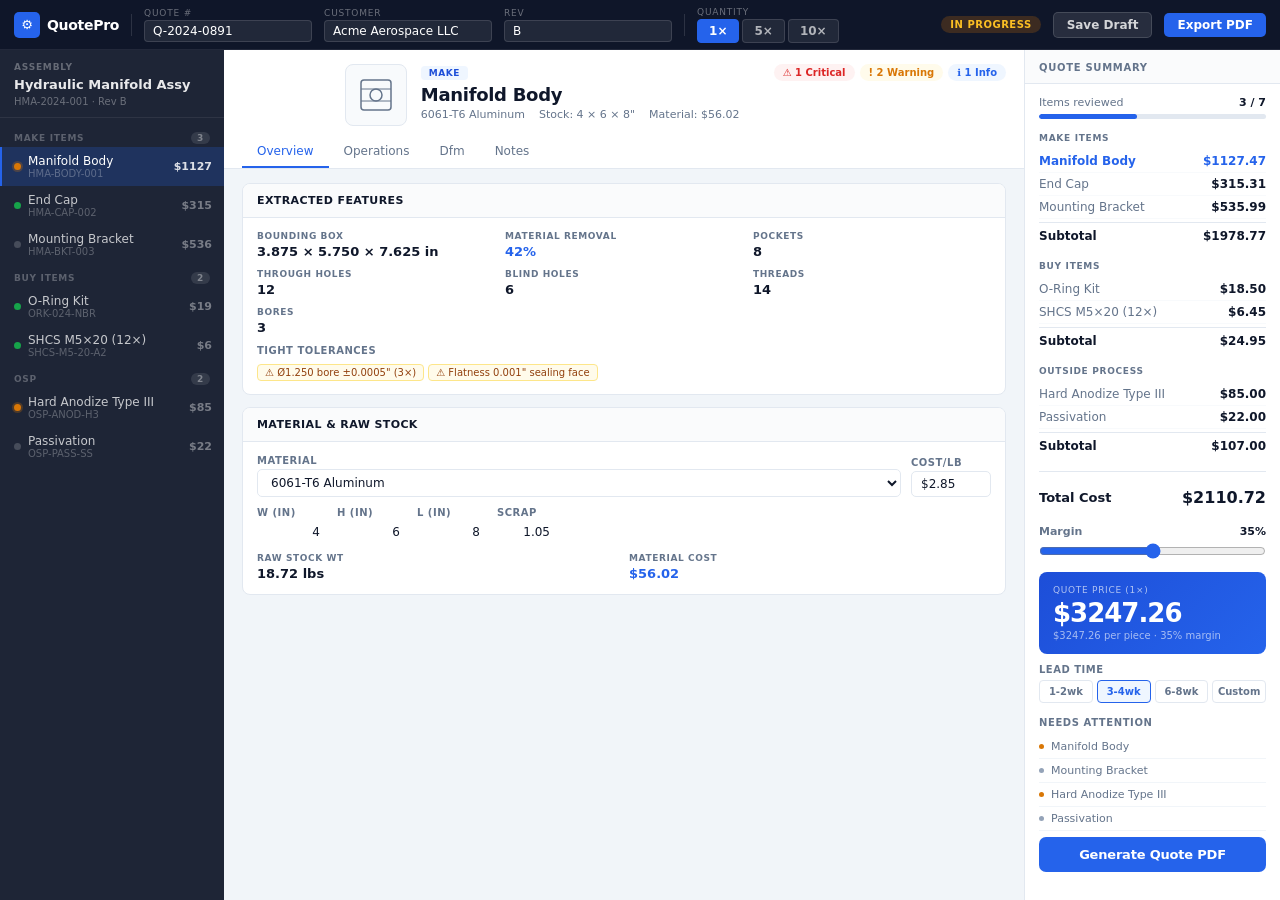
==== commit 2b816a46: "Add collapsible STEP/PDF viewer panel placeholder Adds a toggleable viewer pane that splits the main" ====
--- a/quoting-ui.html
+++ b/quoting-ui.html
@@ -87,7 +87,52 @@
 .bom-item.active .bom-cost{color:rgba(255,255,255,.85)}
 
 /* ── MAIN ── */
-.main{flex:1;overflow:hidden;display:flex;flex-direction:column}
+.main{flex:1;overflow:hidden;display:flex;flex-direction:row}
+.main-inner{flex:1;overflow:hidden;display:flex;flex-direction:column}
+
+/* ── VIEWER PANEL ── */
+.viewer-panel{width:360px;background:#111827;border-right:1px solid #0a0e18;
+  flex-shrink:0;display:flex;flex-direction:column;overflow:hidden;
+  transition:width .2s ease,border .2s ease}
+.viewer-panel.closed{width:0;border-right:none}
+.vp-tabs{display:flex;align-items:center;gap:0;background:#0f1729;
+  border-bottom:1px solid rgba(255,255,255,.07);flex-shrink:0}
+.vp-tab{padding:8px 14px;font-size:11px;font-weight:600;color:rgba(255,255,255,.4);
+  cursor:pointer;border-bottom:2px solid transparent;transition:all .12s;white-space:nowrap}
+.vp-tab:hover{color:rgba(255,255,255,.7)}
+.vp-tab.active{color:#fff;border-bottom-color:var(--blue)}
+.vp-filename{margin-left:auto;padding:0 12px;font-size:10px;color:rgba(255,255,255,.25);
+  font-family:monospace;white-space:nowrap;overflow:hidden;text-overflow:ellipsis;max-width:140px}
+.vp-tools{display:flex;flex-direction:column;gap:1px;padding:6px 4px;
+  background:#0f1729;border-right:1px solid rgba(255,255,255,.06);flex-shrink:0}
+.vp-tool{width:28px;height:28px;display:flex;align-items:center;justify-content:center;
+  border-radius:5px;cursor:pointer;font-size:13px;color:rgba(255,255,255,.35);
+  transition:all .12s;border:1px solid transparent;user-select:none;title:attr(title)}
+.vp-tool:hover{background:rgba(255,255,255,.08);color:rgba(255,255,255,.8);
+  border-color:rgba(255,255,255,.1)}
+.vp-tool.active-tool{background:rgba(37,99,235,.3);color:var(--blue);
+  border-color:rgba(37,99,235,.4)}
+.vp-tool-sep{height:1px;background:rgba(255,255,255,.07);margin:3px 2px}
+.vp-viewport{flex:1;display:flex;position:relative;overflow:hidden}
+.vp-canvas{flex:1;display:flex;align-items:center;justify-content:center;
+  flex-direction:column;gap:10px;position:relative}
+.vp-placeholder-label{position:absolute;top:50%;left:50%;transform:translate(-50%,-50%);
+  display:flex;flex-direction:column;align-items:center;gap:12px;pointer-events:none}
+.vp-3d-label{font-size:10px;font-weight:700;letter-spacing:1.5px;text-transform:uppercase;
+  color:rgba(255,255,255,.15)}
+.vp-axis{position:absolute;bottom:12px;left:12px;display:flex;flex-direction:column;gap:2px}
+.vp-axis-line{display:flex;align-items:center;gap:4px;font-size:9px;font-weight:700}
+.vp-perf{position:absolute;top:8px;right:8px;font-size:9px;color:rgba(255,255,255,.18);
+  font-family:monospace;text-align:right;line-height:1.6}
+.vp-toggle-btn{padding:4px 10px;border-radius:5px;font-size:11px;font-weight:700;
+  cursor:pointer;border:1px solid rgba(255,255,255,.18);background:rgba(255,255,255,.08);
+  color:rgba(255,255,255,.75);transition:all .12s;font-family:inherit;
+  display:flex;align-items:center;gap:5px;white-space:nowrap;flex-shrink:0}
+.vp-toggle-btn:hover{background:rgba(255,255,255,.15);color:#fff}
+.vp-toggle-btn.open{background:rgba(37,99,235,.25);border-color:rgba(37,99,235,.5);
+  color:var(--blue)}
+
+/* ── PART HEADER ── */
 .part-hdr{background:var(--surface);padding:14px 18px 0;
   border-bottom:1px solid var(--border);flex-shrink:0}
 .part-hdr-top{display:flex;align-items:flex-start;gap:14px;margin-bottom:10px}
@@ -329,12 +374,78 @@
 
   <!-- MAIN CONTENT -->
   <div class="main">
-    <div class="part-hdr" id="partHdr">
-      <!-- populated by JS -->
-    </div>
-    <div class="tab-body" id="tabBody">
-      <!-- populated by JS -->
-    </div>
+
+    <!-- VIEWER PANEL (collapsible) -->
+    <div class="viewer-panel closed" id="viewerPanel">
+      <div class="vp-tabs">
+        <div class="vp-tab active" onclick="switchViewerTab('step',this)">&#9645; STEP Model</div>
+        <div class="vp-tab" onclick="switchViewerTab('pdf',this)">&#9633; Blueprint PDF</div>
+        <div class="vp-filename" id="vpFilename">HMA-BODY-001_RevB.step</div>
+      </div>
+      <div class="vp-viewport">
+        <!-- Toolbar strip -->
+        <div class="vp-tools">
+          <div class="vp-tool active-tool" title="Orbit">&#8635;</div>
+          <div class="vp-tool" title="Pan">&#10021;</div>
+          <div class="vp-tool" title="Zoom">&#9906;</div>
+          <div class="vp-tool-sep"></div>
+          <div class="vp-tool" title="Section View">&#9135;</div>
+          <div class="vp-tool" title="Measure">&#8213;</div>
+          <div class="vp-tool-sep"></div>
+          <div class="vp-tool" title="Fit to View">&#9633;</div>
+          <div class="vp-tool" title="Isometric">&#8900;</div>
+          <div class="vp-tool" title="Top View">T</div>
+          <div class="vp-tool" title="Front View">F</div>
+        </div>
+        <!-- Viewport canvas area -->
+        <div class="vp-canvas" id="vpCanvas">
+          <div class="vp-placeholder-label">
+            <!-- Isometric wireframe SVG placeholder -->
+            <svg width="180" height="160" viewBox="0 0 180 160" fill="none" xmlns="http://www.w3.org/2000/svg" opacity="0.55">
+              <!-- Bottom face -->
+              <path d="M90 120 L30 86 L90 52 L150 86 Z" stroke="#4b9eff" stroke-width="1.2" fill="rgba(37,99,235,0.06)"/>
+              <!-- Top face -->
+              <path d="M90 72 L30 38 L90 4 L150 38 Z" stroke="#4b9eff" stroke-width="1.2" fill="rgba(37,99,235,0.1)"/>
+              <!-- Left face -->
+              <path d="M30 86 L30 38 L90 4 L90 52 Z" stroke="#4b9eff" stroke-width="1.2" fill="rgba(37,99,235,0.05)"/>
+              <!-- Right face -->
+              <path d="M90 52 L90 4 L150 38 L150 86 Z" stroke="#4b9eff" stroke-width="1.2" fill="rgba(37,99,235,0.08)"/>
+              <!-- Pockets / features on top -->
+              <rect x="68" y="12" width="24" height="16" rx="2" stroke="rgba(255,255,255,0.25)" stroke-width="0.8" fill="rgba(0,0,0,0.3)"/>
+              <!-- Bore circles on front face -->
+              <circle cx="90" cy="86" r="12" stroke="#60a5fa" stroke-width="0.9" fill="none" stroke-dasharray="2 2"/>
+              <circle cx="90" cy="86" r="6" stroke="#60a5fa" stroke-width="0.7" fill="none"/>
+              <!-- Hole indicators -->
+              <circle cx="55" cy="70" r="3" stroke="rgba(255,255,255,0.3)" stroke-width="0.8" fill="none"/>
+              <circle cx="125" cy="70" r="3" stroke="rgba(255,255,255,0.3)" stroke-width="0.8" fill="none"/>
+              <!-- Thread callout lines -->
+              <line x1="90" y1="74" x2="90" y2="62" stroke="rgba(255,165,0,0.5)" stroke-width="0.7" stroke-dasharray="1.5 1.5"/>
+              <circle cx="90" cy="60" r="2" stroke="rgba(255,165,0,0.7)" stroke-width="0.7" fill="none"/>
+            </svg>
+            <div class="vp-3d-label" id="vpLabel">STEP viewer loads here</div>
+          </div>
+          <!-- Axis indicator -->
+          <div class="vp-axis">
+            <div class="vp-axis-line"><span style="color:#ef4444;font-size:8px">━</span><span style="color:rgba(255,255,255,.3);font-size:9px">X</span></div>
+            <div class="vp-axis-line"><span style="color:#22c55e;font-size:8px">━</span><span style="color:rgba(255,255,255,.3);font-size:9px">Y</span></div>
+            <div class="vp-axis-line"><span style="color:#3b82f6;font-size:8px">━</span><span style="color:rgba(255,255,255,.3);font-size:9px">Z</span></div>
+          </div>
+          <!-- Perf/meta overlay -->
+          <div class="vp-perf">3.875 × 5.750 × 7.625<br>42% material removal<br>occt-import-js + three.js</div>
+        </div>
+      </div>
+    </div>
+
+    <!-- DETAIL COLUMN -->
+    <div class="main-inner">
+      <div class="part-hdr" id="partHdr">
+        <!-- populated by JS -->
+      </div>
+      <div class="tab-body" id="tabBody">
+        <!-- populated by JS -->
+      </div>
+    </div>
+
   </div>
 
   <!-- RIGHT PANEL -->
@@ -587,8 +698,12 @@
     ? ['details','notes']
     : ['details','notes'];
 
+  const isOpen = state.viewerOpen;
   hdr.innerHTML = `
     <div class="part-hdr-top">
+      <button class="vp-toggle-btn${isOpen?' open':''}" onclick="toggleViewer()" title="Toggle 3D / PDF viewer">
+        <span>${isOpen?'◀':'▶'}</span> ${isOpen?'Hide Viewer':'3D · PDF'}
+      </button>
       <div class="part-thumb">
         <svg width="38" height="38" viewBox="0 0 38 38" fill="none" xmlns="http://www.w3.org/2000/svg">
           <rect x="4" y="4" width="30" height="30" rx="3" stroke="#64748b" stroke-width="1.5" fill="none"/>
@@ -1156,8 +1271,44 @@
 function bindOSPListeners(item) { /* inline onchange used */ }
 
 // ─────────────────────────────────────────────
+// VIEWER PANEL
+// ─────────────────────────────────────────────
+function toggleViewer() {
+  state.viewerOpen = !state.viewerOpen;
+  const panel = document.getElementById('viewerPanel');
+  panel.classList.toggle('closed', !state.viewerOpen);
+  // Re-render header to flip button state
+  renderPartHeader(items[state.activeId]);
+  // Update filename in panel
+  updateViewerMeta(items[state.activeId]);
+}
+
+function switchViewerTab(tab, el) {
+  document.querySelectorAll('.vp-tab').forEach(t => t.classList.remove('active'));
+  el.classList.add('active');
+  const canvas = document.getElementById('vpCanvas');
+  const label  = document.getElementById('vpLabel');
+  const fname  = document.getElementById('vpFilename');
+  if (tab === 'pdf') {
+    label.textContent = 'Blueprint PDF loads here';
+    if (canvas) canvas.style.background = '#1e2030';
+    if (fname) fname.textContent = items[state.activeId].pn + '_RevB.pdf';
+  } else {
+    label.textContent = 'STEP viewer loads here';
+    if (canvas) canvas.style.background = '';
+    if (fname) fname.textContent = items[state.activeId].pn + '_RevB.step';
+  }
+}
+
+function updateViewerMeta(item) {
+  const fname = document.getElementById('vpFilename');
+  if (fname) fname.textContent = item.pn + '_RevB.step';
+}
+
+// ─────────────────────────────────────────────
 // INIT
 // ─────────────────────────────────────────────
+state.viewerOpen = false;
 refreshAll();
 </script>
 </body>
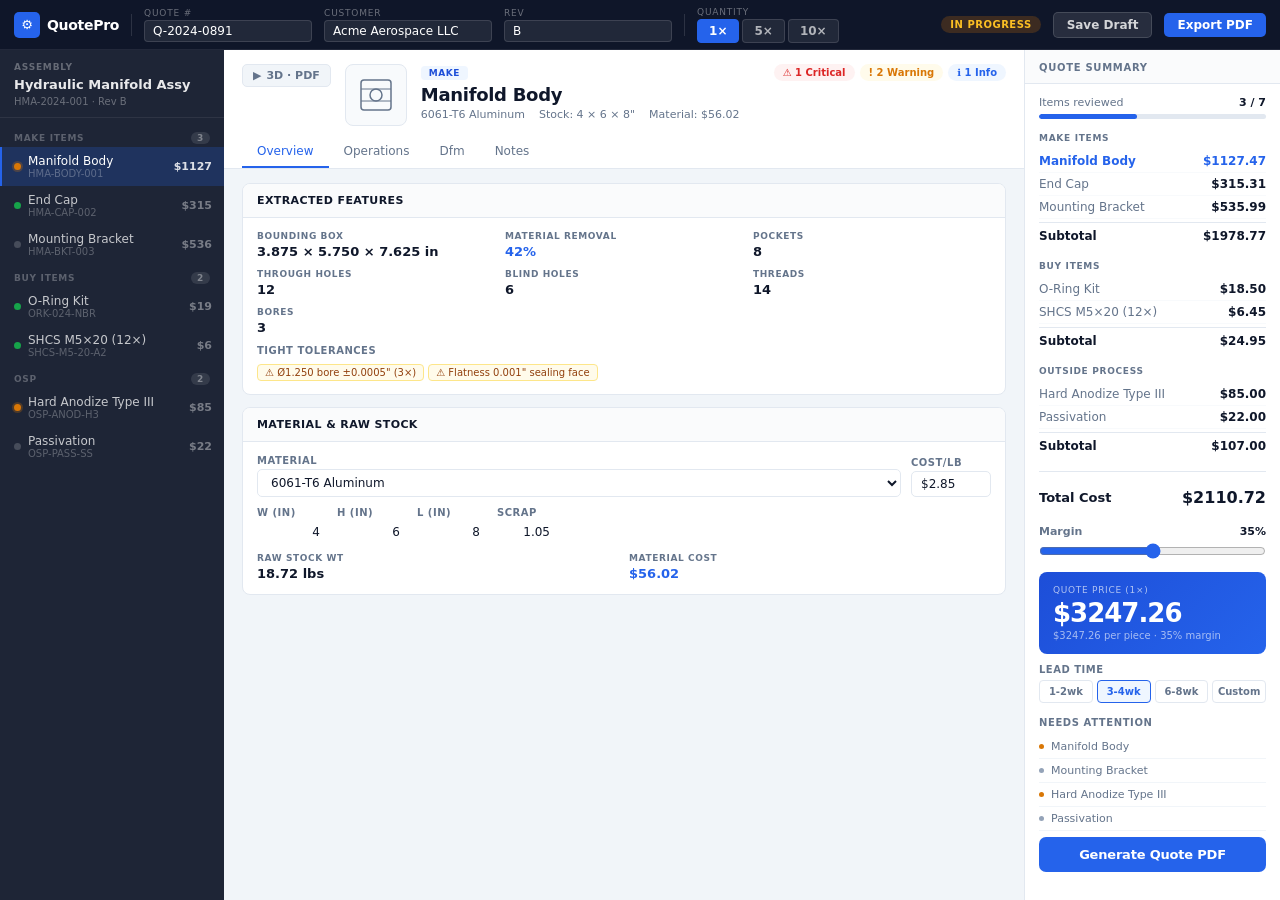
==== commit 1628c9ed: "Fix viewer toggle button invisible on light background" ====
--- a/quoting-ui.html
+++ b/quoting-ui.html
@@ -125,12 +125,11 @@
 .vp-perf{position:absolute;top:8px;right:8px;font-size:9px;color:rgba(255,255,255,.18);
   font-family:monospace;text-align:right;line-height:1.6}
 .vp-toggle-btn{padding:4px 10px;border-radius:5px;font-size:11px;font-weight:700;
-  cursor:pointer;border:1px solid rgba(255,255,255,.18);background:rgba(255,255,255,.08);
-  color:rgba(255,255,255,.75);transition:all .12s;font-family:inherit;
+  cursor:pointer;border:1px solid var(--border);background:#f1f5f9;
+  color:var(--muted);transition:all .12s;font-family:inherit;
   display:flex;align-items:center;gap:5px;white-space:nowrap;flex-shrink:0}
-.vp-toggle-btn:hover{background:rgba(255,255,255,.15);color:#fff}
-.vp-toggle-btn.open{background:rgba(37,99,235,.25);border-color:rgba(37,99,235,.5);
-  color:var(--blue)}
+.vp-toggle-btn:hover{background:var(--border);color:var(--text)}
+.vp-toggle-btn.open{background:var(--blue-lt);border-color:var(--blue);color:var(--blue)}
 
 /* ── PART HEADER ── */
 .part-hdr{background:var(--surface);padding:14px 18px 0;
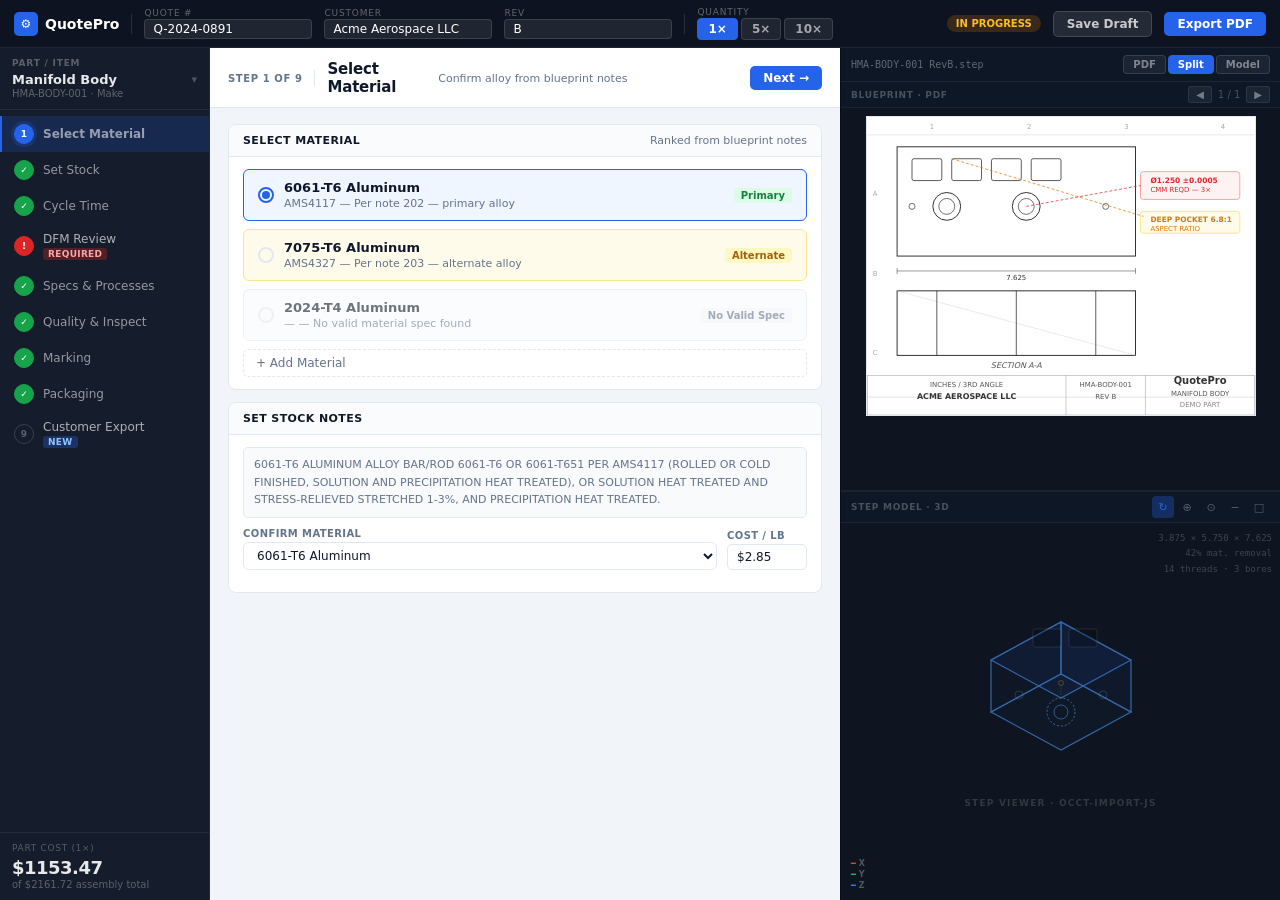
==== commit a70445ce: "Redesign: Hadrian-inspired 3-column layout with step-through workflow" ====
--- a/quoting-ui.html
+++ b/quoting-ui.html
@@ -7,341 +7,385 @@
 <style>
 *,*::before,*::after{box-sizing:border-box;margin:0;padding:0}
 :root{
-  --bg:#f1f5f9;--surface:#fff;--sidebar:#1e2536;--sidebar-hover:#2a3347;
-  --hdr:#0f1629;--text:#0f172a;--muted:#64748b;--light:#94a3b8;
+  --bg:#f1f5f9;--surface:#fff;--nav:#151c2b;--nav2:#1a2236;
+  --hdr:#0d1320;--text:#0f172a;--muted:#64748b;--light:#94a3b8;
   --border:#e2e8f0;--blue:#2563eb;--blue-lt:#eff6ff;
-  --green:#16a34a;--green-lt:#f0fdf4;--amber:#d97706;--amber-lt:#fffbeb;
-  --red:#dc2626;--red-lt:#fef2f2;
+  --green:#16a34a;--amber:#d97706;--red:#dc2626;
+  --viewer:#0f1520;
 }
 body{font-family:system-ui,-apple-system,sans-serif;font-size:13px;color:var(--text);
   background:var(--bg);height:100vh;display:flex;flex-direction:column;overflow:hidden}
 
 /* ── HEADER ── */
-.hdr{background:var(--hdr);color:#fff;padding:0 14px;height:50px;display:flex;
-  align-items:center;gap:12px;flex-shrink:0;border-bottom:1px solid rgba(255,255,255,.08)}
-.logo{font-weight:800;font-size:14px;letter-spacing:-.3px;color:#fff;
-  display:flex;align-items:center;gap:7px;flex-shrink:0}
-.logo-icon{width:26px;height:26px;background:var(--blue);border-radius:5px;
-  display:flex;align-items:center;justify-content:center;font-size:13px}
-.hdr-sep{width:1px;height:22px;background:rgba(255,255,255,.12);flex-shrink:0}
-.hdr-field{display:flex;flex-direction:column;gap:2px}
-.hdr-field label{font-size:9px;text-transform:uppercase;letter-spacing:.8px;
-  color:rgba(255,255,255,.38)}
+.hdr{background:var(--hdr);color:#fff;padding:0 14px;height:48px;display:flex;
+  align-items:center;gap:12px;flex-shrink:0;border-bottom:1px solid rgba(255,255,255,.07)}
+.logo{font-weight:800;font-size:14px;color:#fff;display:flex;align-items:center;gap:7px;flex-shrink:0}
+.logo-icon{width:24px;height:24px;background:var(--blue);border-radius:5px;
+  display:flex;align-items:center;justify-content:center;font-size:12px}
+.hdr-sep{width:1px;height:20px;background:rgba(255,255,255,.12);flex-shrink:0}
+.hdr-field{display:flex;flex-direction:column;gap:1px}
+.hdr-field label{font-size:9px;text-transform:uppercase;letter-spacing:.8px;color:rgba(255,255,255,.35)}
 .hdr-input{background:rgba(255,255,255,.08);border:1px solid rgba(255,255,255,.12);
-  border-radius:4px;color:#fff;font-size:12px;padding:3px 8px;outline:none;
+  border-radius:4px;color:#fff;font-size:12px;padding:2px 8px;outline:none;
   min-width:130px;font-family:inherit}
-.hdr-input:focus{border-color:var(--blue);background:rgba(37,99,235,.18)}
+.hdr-input:focus{border-color:var(--blue)}
 .qty-grp{display:flex;gap:3px}
-.qty-btn{padding:4px 11px;background:rgba(255,255,255,.08);
-  border:1px solid rgba(255,255,255,.12);border-radius:4px;color:rgba(255,255,255,.65);
-  cursor:pointer;font-size:12px;font-weight:600;transition:all .12s;font-family:inherit}
+.qty-btn{padding:3px 10px;background:rgba(255,255,255,.08);border:1px solid rgba(255,255,255,.12);
+  border-radius:4px;color:rgba(255,255,255,.6);cursor:pointer;font-size:12px;font-weight:600;
+  transition:all .12s;font-family:inherit}
 .qty-btn.active{background:var(--blue);border-color:var(--blue);color:#fff}
 .qty-btn:hover:not(.active){background:rgba(255,255,255,.14)}
 .hdr-spacer{flex:1}
-.badge{padding:3px 9px;border-radius:20px;font-size:10px;font-weight:700;
-  text-transform:uppercase;letter-spacing:.5px}
-.badge.wip{background:rgba(217,119,6,.22);color:#fbbf24}
-.badge.ready{background:rgba(22,163,74,.22);color:#4ade80}
+.badge-wip{padding:3px 9px;border-radius:20px;font-size:10px;font-weight:700;
+  text-transform:uppercase;background:rgba(217,119,6,.22);color:#fbbf24}
+.badge-ok{padding:3px 9px;border-radius:20px;font-size:10px;font-weight:700;
+  text-transform:uppercase;background:rgba(22,163,74,.22);color:#4ade80}
 .hdr-btn{padding:5px 13px;border-radius:5px;font-size:12px;font-weight:600;
-  cursor:pointer;border:none;transition:opacity .12s;font-family:inherit}
-.hdr-btn.sec{background:rgba(255,255,255,.1);color:rgba(255,255,255,.8);
+  cursor:pointer;border:none;font-family:inherit}
+.hdr-btn.sec{background:rgba(255,255,255,.1);color:rgba(255,255,255,.75);
   border:1px solid rgba(255,255,255,.14)}
 .hdr-btn.pri{background:var(--blue);color:#fff}
-.hdr-btn:hover{opacity:.82}
+.hdr-btn:hover{opacity:.83}
 
 /* ── WORKSPACE ── */
 .workspace{display:flex;flex:1;overflow:hidden}
 
-/* ── SIDEBAR ── */
-.sidebar{width:224px;background:var(--sidebar);flex-shrink:0;
-  display:flex;flex-direction:column;overflow:hidden}
-.sb-hdr{padding:12px 14px 10px;border-bottom:1px solid rgba(255,255,255,.07)}
-.sb-label{font-size:9px;font-weight:700;text-transform:uppercase;letter-spacing:.8px;
-  color:rgba(255,255,255,.32);margin-bottom:5px}
-.sb-assy{font-size:13px;font-weight:700;color:rgba(255,255,255,.9);line-height:1.3}
-.sb-pn{font-size:10px;color:rgba(255,255,255,.34);margin-top:2px}
-.sb-scroll{flex:1;overflow-y:auto;padding:6px 0}
-.sb-scroll::-webkit-scrollbar{width:3px}
-.sb-scroll::-webkit-scrollbar-thumb{background:rgba(255,255,255,.12);border-radius:2px}
-.sec-hdr{padding:8px 14px 3px;font-size:9px;font-weight:700;text-transform:uppercase;
-  letter-spacing:.7px;color:rgba(255,255,255,.28);display:flex;
-  justify-content:space-between;align-items:center}
-.sec-cnt{background:rgba(255,255,255,.1);padding:1px 6px;border-radius:10px;
-  color:rgba(255,255,255,.38);font-size:9px}
-.bom-item{padding:7px 12px;display:flex;align-items:center;gap:7px;cursor:pointer;
-  border-left:2px solid transparent;transition:all .1s}
-.bom-item:hover{background:var(--sidebar-hover)}
-.bom-item.active{background:rgba(37,99,235,.22);border-left-color:var(--blue)}
-.dot{width:7px;height:7px;border-radius:50%;flex-shrink:0}
-.dot.ns{background:rgba(255,255,255,.18)}
-.dot.rev{background:var(--amber);box-shadow:0 0 0 2px rgba(217,119,6,.25)}
-.dot.ok{background:var(--green)}
-.dot.flag{background:var(--red);box-shadow:0 0 0 2px rgba(220,38,38,.25)}
-.bom-info{flex:1;min-width:0}
-.bom-name{font-size:12px;font-weight:500;color:rgba(255,255,255,.75);
+/* ── LEFT: STEP NAV ── */
+.step-nav{width:210px;background:var(--nav);flex-shrink:0;display:flex;
+  flex-direction:column;overflow:hidden;border-right:1px solid rgba(255,255,255,.06)}
+
+.part-sel{padding:10px 12px;border-bottom:1px solid rgba(255,255,255,.07);
+  cursor:pointer;position:relative}
+.part-sel-label{font-size:9px;font-weight:700;text-transform:uppercase;letter-spacing:.8px;
+  color:rgba(255,255,255,.3);margin-bottom:4px}
+.part-sel-name{font-size:13px;font-weight:700;color:rgba(255,255,255,.9);
   white-space:nowrap;overflow:hidden;text-overflow:ellipsis}
-.bom-item.active .bom-name{color:#fff}
-.bom-pn{font-size:10px;color:rgba(255,255,255,.28);
+.part-sel-pn{font-size:10px;color:rgba(255,255,255,.32);margin-top:1px}
+.part-sel-arrow{position:absolute;right:12px;top:50%;transform:translateY(-50%);
+  color:rgba(255,255,255,.25);font-size:11px}
+
+/* part dropdown */
+.part-dropdown{position:absolute;top:100%;left:0;right:0;background:#1e2847;
+  border:1px solid rgba(255,255,255,.1);border-top:none;z-index:100;
+  max-height:220px;overflow-y:auto;display:none}
+.part-dropdown.open{display:block}
+.pd-section{padding:5px 10px 3px;font-size:9px;font-weight:700;text-transform:uppercase;
+  letter-spacing:.7px;color:rgba(255,255,255,.25)}
+.pd-item{padding:7px 12px;display:flex;align-items:center;gap:7px;cursor:pointer;
+  border-left:2px solid transparent}
+.pd-item:hover,.pd-item.active{background:rgba(37,99,235,.2);border-left-color:var(--blue)}
+.pd-dot{width:6px;height:6px;border-radius:50%;flex-shrink:0}
+.pd-dot.ok{background:var(--green)}
+.pd-dot.rev{background:var(--amber)}
+.pd-dot.ns{background:rgba(255,255,255,.18)}
+.pd-item-name{font-size:12px;color:rgba(255,255,255,.75);white-space:nowrap;
+  overflow:hidden;text-overflow:ellipsis;flex:1}
+.pd-item.active .pd-item-name{color:#fff}
+.pd-type{font-size:9px;font-weight:700;padding:1px 5px;border-radius:3px}
+.pd-type.make{background:#1d4ed8;color:rgba(255,255,255,.8)}
+.pd-type.buy{background:#15803d;color:rgba(255,255,255,.8)}
+.pd-type.osp{background:#c2410c;color:rgba(255,255,255,.8)}
+
+/* step list */
+.step-list{flex:1;overflow-y:auto;padding:6px 0}
+.step-list::-webkit-scrollbar{width:3px}
+.step-list::-webkit-scrollbar-thumb{background:rgba(255,255,255,.1);border-radius:2px}
+.step-item{padding:8px 10px 8px 12px;display:flex;align-items:center;gap:9px;
+  cursor:pointer;border-left:2px solid transparent;transition:all .1s;position:relative}
+.step-item:hover{background:rgba(255,255,255,.05)}
+.step-item.active{background:rgba(37,99,235,.18);border-left-color:var(--blue)}
+.step-circle{width:20px;height:20px;border-radius:50%;display:flex;align-items:center;
+  justify-content:center;font-size:9px;font-weight:800;flex-shrink:0;
+  border:1.5px solid rgba(255,255,255,.15);color:rgba(255,255,255,.3);background:transparent;
+  transition:all .15s}
+.step-circle.ok{background:var(--green);border-color:var(--green);color:#fff}
+.step-circle.active{background:var(--blue);border-color:var(--blue);color:#fff;
+  box-shadow:0 0 0 3px rgba(37,99,235,.2)}
+.step-circle.warn{background:var(--amber);border-color:var(--amber);color:#fff}
+.step-circle.crit{background:var(--red);border-color:var(--red);color:#fff}
+.step-info{flex:1;min-width:0}
+.step-item-name{font-size:12px;font-weight:500;color:rgba(255,255,255,.65);
   white-space:nowrap;overflow:hidden;text-overflow:ellipsis}
-.bom-cost{font-size:11px;font-weight:700;color:rgba(255,255,255,.4);flex-shrink:0}
-.bom-item.active .bom-cost{color:rgba(255,255,255,.85)}
-
-/* ── MAIN ── */
-.main{flex:1;overflow:hidden;display:flex;flex-direction:row}
-.main-inner{flex:1;overflow:hidden;display:flex;flex-direction:column}
-
-/* ── VIEWER PANEL ── */
-.viewer-panel{width:360px;background:#111827;border-right:1px solid #0a0e18;
-  flex-shrink:0;display:flex;flex-direction:column;overflow:hidden;
-  transition:width .2s ease,border .2s ease}
-.viewer-panel.closed{width:0;border-right:none}
-.vp-tabs{display:flex;align-items:center;gap:0;background:#0f1729;
-  border-bottom:1px solid rgba(255,255,255,.07);flex-shrink:0}
-.vp-tab{padding:8px 14px;font-size:11px;font-weight:600;color:rgba(255,255,255,.4);
-  cursor:pointer;border-bottom:2px solid transparent;transition:all .12s;white-space:nowrap}
-.vp-tab:hover{color:rgba(255,255,255,.7)}
-.vp-tab.active{color:#fff;border-bottom-color:var(--blue)}
-.vp-filename{margin-left:auto;padding:0 12px;font-size:10px;color:rgba(255,255,255,.25);
-  font-family:monospace;white-space:nowrap;overflow:hidden;text-overflow:ellipsis;max-width:140px}
-.vp-tools{display:flex;flex-direction:column;gap:1px;padding:6px 4px;
-  background:#0f1729;border-right:1px solid rgba(255,255,255,.06);flex-shrink:0}
-.vp-tool{width:28px;height:28px;display:flex;align-items:center;justify-content:center;
-  border-radius:5px;cursor:pointer;font-size:13px;color:rgba(255,255,255,.35);
-  transition:all .12s;border:1px solid transparent;user-select:none;title:attr(title)}
-.vp-tool:hover{background:rgba(255,255,255,.08);color:rgba(255,255,255,.8);
-  border-color:rgba(255,255,255,.1)}
-.vp-tool.active-tool{background:rgba(37,99,235,.3);color:var(--blue);
-  border-color:rgba(37,99,235,.4)}
-.vp-tool-sep{height:1px;background:rgba(255,255,255,.07);margin:3px 2px}
-.vp-viewport{flex:1;display:flex;position:relative;overflow:hidden}
-.vp-canvas{flex:1;display:flex;align-items:center;justify-content:center;
-  flex-direction:column;gap:10px;position:relative}
-.vp-placeholder-label{position:absolute;top:50%;left:50%;transform:translate(-50%,-50%);
-  display:flex;flex-direction:column;align-items:center;gap:12px;pointer-events:none}
-.vp-3d-label{font-size:10px;font-weight:700;letter-spacing:1.5px;text-transform:uppercase;
-  color:rgba(255,255,255,.15)}
-.vp-axis{position:absolute;bottom:12px;left:12px;display:flex;flex-direction:column;gap:2px}
-.vp-axis-line{display:flex;align-items:center;gap:4px;font-size:9px;font-weight:700}
-.vp-perf{position:absolute;top:8px;right:8px;font-size:9px;color:rgba(255,255,255,.18);
-  font-family:monospace;text-align:right;line-height:1.6}
-.vp-toggle-btn{padding:4px 10px;border-radius:5px;font-size:11px;font-weight:700;
-  cursor:pointer;border:1px solid var(--border);background:#f1f5f9;
-  color:var(--muted);transition:all .12s;font-family:inherit;
-  display:flex;align-items:center;gap:5px;white-space:nowrap;flex-shrink:0}
-.vp-toggle-btn:hover{background:var(--border);color:var(--text)}
-.vp-toggle-btn.open{background:var(--blue-lt);border-color:var(--blue);color:var(--blue)}
-
-/* ── PART HEADER ── */
-.part-hdr{background:var(--surface);padding:14px 18px 0;
-  border-bottom:1px solid var(--border);flex-shrink:0}
-.part-hdr-top{display:flex;align-items:flex-start;gap:14px;margin-bottom:10px}
-.part-thumb{width:62px;height:62px;background:#f8fafc;border:1px solid var(--border);
-  border-radius:8px;display:flex;align-items:center;justify-content:center;
-  flex-shrink:0;color:var(--light)}
-.part-hdr-info{flex:1}
-.type-badge{display:inline-flex;align-items:center;gap:3px;padding:2px 8px;
-  border-radius:4px;font-size:9px;font-weight:700;text-transform:uppercase;
-  letter-spacing:.5px;margin-bottom:4px}
-.type-badge.make{background:#eff6ff;color:#1d4ed8}
-.type-badge.buy{background:#f0fdf4;color:#15803d}
-.type-badge.osp{background:#fff7ed;color:#c2410c}
-.part-name{font-size:18px;font-weight:800;color:var(--text);margin-bottom:3px;
-  letter-spacing:-.3px}
-.part-meta{display:flex;gap:14px;font-size:11px;color:var(--muted)}
-.dfm-pills{display:flex;gap:5px;margin-left:auto;flex-wrap:wrap;align-items:flex-start}
-.dfm-pill{padding:3px 9px;border-radius:20px;font-size:10px;font-weight:700;
-  display:flex;align-items:center;gap:3px}
-.dfm-pill.critical{background:#fef2f2;color:#dc2626}
-.dfm-pill.warning{background:#fffbeb;color:#d97706}
-.dfm-pill.info{background:#eff6ff;color:#2563eb}
-.tabs{display:flex}
-.tab{padding:8px 15px;font-size:12px;font-weight:500;color:var(--muted);cursor:pointer;
-  border-bottom:2px solid transparent;transition:all .12s;user-select:none}
-.tab:hover{color:var(--text)}
-.tab.active{color:var(--blue);border-bottom-color:var(--blue)}
-.tab-body{flex:1;overflow-y:auto;padding:14px 18px}
-.tab-body::-webkit-scrollbar{width:4px}
-.tab-body::-webkit-scrollbar-thumb{background:var(--border);border-radius:2px}
-.tab-pane{display:none}
-.tab-pane.active{display:block}
-
-/* ── CARDS ── */
+.step-item.active .step-item-name{color:#fff;font-weight:600}
+.step-item.ok .step-item-name{color:rgba(255,255,255,.55)}
+.step-badges{display:flex;gap:3px;margin-top:2px}
+.sbadge{font-size:9px;font-weight:700;padding:1px 5px;border-radius:3px;
+  text-transform:uppercase;letter-spacing:.3px}
+.sbadge.new{background:rgba(37,99,235,.3);color:#93c5fd}
+.sbadge.update{background:rgba(217,119,6,.3);color:#fcd34d}
+.sbadge.req{background:rgba(220,38,38,.3);color:#fca5a5}
+
+/* cost footer */
+.step-footer{padding:10px 12px;border-top:1px solid rgba(255,255,255,.07);flex-shrink:0}
+.sf-label{font-size:9px;text-transform:uppercase;letter-spacing:.7px;
+  color:rgba(255,255,255,.28);margin-bottom:4px}
+.sf-cost{font-size:18px;font-weight:800;color:rgba(255,255,255,.9);letter-spacing:-.5px}
+.sf-sub{font-size:10px;color:rgba(255,255,255,.3);margin-top:1px}
+
+/* ── CENTER: STEP CONTENT ── */
+.step-content{flex:1;overflow:hidden;display:flex;flex-direction:column;background:var(--bg)}
+.sc-header{background:var(--surface);padding:12px 18px 11px;border-bottom:1px solid var(--border);
+  flex-shrink:0;display:flex;align-items:center;gap:12px}
+.sc-step-num{font-size:10px;font-weight:700;text-transform:uppercase;letter-spacing:.6px;
+  color:var(--muted);white-space:nowrap}
+.sc-step-title{font-size:15px;font-weight:800;color:var(--text);letter-spacing:-.2px;flex:1}
+.sc-step-desc{font-size:11px;color:var(--muted);white-space:nowrap}
+.sc-actions{display:flex;gap:6px}
+.sc-btn{padding:5px 13px;border-radius:5px;font-size:12px;font-weight:600;
+  cursor:pointer;border:none;font-family:inherit;transition:all .12s}
+.sc-btn.sec{background:#f1f5f9;border:1px solid var(--border);color:var(--muted)}
+.sc-btn.pri{background:var(--blue);color:#fff}
+.sc-btn.grn{background:var(--green);color:#fff}
+.sc-btn:hover{opacity:.85}
+.sc-body{flex:1;overflow-y:auto;padding:16px 18px}
+.sc-body::-webkit-scrollbar{width:4px}
+.sc-body::-webkit-scrollbar-thumb{background:var(--border);border-radius:2px}
+
+/* cards */
 .card{background:var(--surface);border:1px solid var(--border);border-radius:8px;
   margin-bottom:12px;overflow:hidden}
-.card-hdr{padding:10px 14px;border-bottom:1px solid var(--border);
+.card-hdr{padding:9px 14px;border-bottom:1px solid var(--border);
   display:flex;align-items:center;justify-content:space-between;background:#fafbfc}
-.card-title{font-size:11px;font-weight:700;color:var(--text);text-transform:uppercase;
-  letter-spacing:.4px}
-.card-body{padding:13px 14px}
-.info-grid{display:grid;grid-template-columns:repeat(3,1fr);gap:10px}
-.info-grid.two{grid-template-columns:1fr 1fr}
-.info-item label{display:block;font-size:9px;text-transform:uppercase;letter-spacing:.6px;
-  color:var(--muted);margin-bottom:3px;font-weight:600}
-.info-item .val{font-size:13px;font-weight:700;color:var(--text)}
-.info-item .val.blue{color:var(--blue)}
-.feat-tags{display:flex;flex-wrap:wrap;gap:4px;margin-top:8px}
-.feat-tag{padding:2px 7px;background:#f1f5f9;border:1px solid var(--border);
-  border-radius:4px;font-size:10px;color:var(--muted);font-weight:500}
-.tol-tag{background:#fffbeb;border-color:#fde68a;color:#92400e}
-
-/* ── FORM CONTROLS ── */
+.card-title{font-size:11px;font-weight:700;color:var(--text);
+  text-transform:uppercase;letter-spacing:.4px}
+.card-body{padding:12px 14px}
+
+/* form controls */
 .form-row{display:flex;gap:10px;align-items:flex-end;margin-bottom:10px}
 .fg{display:flex;flex-direction:column;gap:3px}
 .fg label{font-size:10px;font-weight:600;color:var(--muted);
-  text-transform:uppercase;letter-spacing:.5px}
+  text-transform:uppercase;letter-spacing:.4px}
 .fc{padding:5px 9px;border:1px solid var(--border);border-radius:5px;
   font-size:12px;color:var(--text);background:var(--surface);outline:none;
   transition:border-color .12s;font-family:inherit}
 .fc:focus{border-color:var(--blue)}
 select.fc{cursor:pointer}
 
-/* ── OPS TABLE ── */
+/* info grids */
+.info-grid{display:grid;grid-template-columns:repeat(3,1fr);gap:10px}
+.info-grid.two{grid-template-columns:1fr 1fr}
+.info-grid.four{grid-template-columns:repeat(4,1fr)}
+.info-item label{display:block;font-size:9px;text-transform:uppercase;letter-spacing:.5px;
+  color:var(--muted);margin-bottom:3px;font-weight:600}
+.info-item .val{font-size:13px;font-weight:700;color:var(--text)}
+.info-item .val.blue{color:var(--blue)}
+.info-item .val.green{color:var(--green)}
+
+/* tags */
+.tags{display:flex;flex-wrap:wrap;gap:4px}
+.tag{padding:2px 7px;background:#f1f5f9;border:1px solid var(--border);
+  border-radius:4px;font-size:10px;color:var(--muted);font-weight:500}
+.tag.warn{background:#fffbeb;border-color:#fde68a;color:#92400e}
+.tag.crit{background:#fef2f2;border-color:#fecaca;color:#991b1b}
+
+/* material ranked list */
+.mat-option{padding:10px 14px;border:1px solid var(--border);border-radius:6px;
+  margin-bottom:8px;cursor:pointer;display:flex;align-items:center;gap:10px;
+  transition:all .12s;background:var(--surface)}
+.mat-option:hover{border-color:var(--blue);background:var(--blue-lt)}
+.mat-option.selected{border-color:var(--blue);background:var(--blue-lt)}
+.mat-option.warn{border-color:#fde68a;background:#fffbeb}
+.mat-option.invalid{border-color:var(--border);background:#fafbfc;opacity:.6}
+.mat-radio{width:16px;height:16px;border-radius:50%;border:2px solid var(--border);
+  flex-shrink:0;display:flex;align-items:center;justify-content:center}
+.mat-option.selected .mat-radio{border-color:var(--blue)}
+.mat-option.selected .mat-radio::after{content:'';width:8px;height:8px;
+  border-radius:50%;background:var(--blue)}
+.mat-info{flex:1}
+.mat-name{font-size:13px;font-weight:700;color:var(--text)}
+.mat-spec{font-size:11px;color:var(--muted);margin-top:2px}
+.mat-flag{font-size:10px;font-weight:700;padding:2px 7px;border-radius:4px;flex-shrink:0}
+.mat-flag.ok{background:#dcfce7;color:#15803d}
+.mat-flag.warn{background:#fef9c3;color:#a16207}
+.mat-flag.invalid{background:#f1f5f9;color:var(--muted)}
+
+/* ops table */
 .ops-wrap{overflow-x:auto}
-.ops-table{width:100%;border-collapse:collapse;min-width:560px}
+.ops-table{width:100%;border-collapse:collapse;min-width:520px}
 .ops-table th{padding:7px 9px;text-align:left;font-size:9px;font-weight:700;
-  text-transform:uppercase;letter-spacing:.6px;color:var(--muted);
+  text-transform:uppercase;letter-spacing:.5px;color:var(--muted);
   border-bottom:1px solid var(--border);background:#fafbfc;white-space:nowrap}
 .ops-table th.r,.ops-table td.r{text-align:right}
 .ops-table td{padding:7px 9px;border-bottom:1px solid #f1f5f9;font-size:12px;
   vertical-align:middle}
 .ops-table tr:last-child td{border-bottom:none}
 .ops-table tr:hover td{background:#fafbfc}
+.ops-table tfoot td{background:#fafbfc;border-top:2px solid var(--border);font-weight:700}
 .op-num{font-size:10px;font-weight:800;color:var(--muted);width:28px}
 .ii{padding:3px 6px;border:1px solid transparent;border-radius:4px;
   font-size:12px;color:var(--text);background:transparent;outline:none;
-  width:72px;text-align:right;transition:all .1s;font-family:inherit}
+  width:70px;text-align:right;transition:all .1s;font-family:inherit}
 .ii:hover{border-color:var(--border);background:var(--surface)}
 .ii:focus{border-color:var(--blue);background:var(--surface);
   box-shadow:0 0 0 2px rgba(37,99,235,.1)}
-.ii.wide{width:95px;text-align:left}
-.ii.name{width:140px;text-align:left}
-select.ii{cursor:pointer;width:140px;text-align:left}
-.op-cost-cell{font-weight:700;color:var(--text)}
-.ops-table tfoot td{background:#fafbfc;border-top:2px solid var(--border);
-  font-weight:700;font-size:12px}
+.ii.name{width:130px;text-align:left}
+select.ii{cursor:pointer;width:130px;text-align:left}
 .add-op{display:flex;align-items:center;gap:5px;padding:6px 12px;
   background:none;border:1px dashed var(--border);border-radius:5px;
   color:var(--muted);font-size:12px;cursor:pointer;width:100%;margin-top:8px;
   transition:all .12s;font-family:inherit}
 .add-op:hover{border-color:var(--blue);color:var(--blue);background:var(--blue-lt)}
 
-/* ── DFM FLAGS ── */
-.dfm-flag{padding:11px 13px;border-radius:7px;margin-bottom:8px;
-  display:flex;align-items:flex-start;gap:9px;border:1px solid}
-.dfm-flag.critical{background:#fef2f2;border-color:#fecaca}
-.dfm-flag.warning{background:#fffbeb;border-color:#fde68a}
-.dfm-flag.info{background:#eff6ff;border-color:#bfdbfe}
-.dfm-icon{width:19px;height:19px;border-radius:50%;display:flex;align-items:center;
-  justify-content:center;font-size:10px;font-weight:800;flex-shrink:0;margin-top:1px}
-.critical .dfm-icon{background:#dc2626;color:#fff}
-.warning .dfm-icon{background:#d97706;color:#fff}
-.info .dfm-icon{background:#2563eb;color:#fff}
-.dfm-body{flex:1}
-.dfm-desc{font-size:12px;font-weight:500;color:var(--text);margin-bottom:5px;
-  line-height:1.4}
-.dfm-actions{display:flex;align-items:center;gap:10px}
-.dfm-cost-tag{font-size:11px;font-weight:700;padding:2px 8px;border-radius:4px}
+/* balloon / DFM table */
+.balloon-table{width:100%;border-collapse:collapse}
+.balloon-table th{padding:6px 8px;text-align:left;font-size:9px;font-weight:700;
+  text-transform:uppercase;letter-spacing:.5px;color:var(--muted);
+  border-bottom:1px solid var(--border);background:#fafbfc;white-space:nowrap}
+.balloon-table td{padding:6px 8px;border-bottom:1px solid #f8fafc;font-size:11px;
+  vertical-align:middle}
+.balloon-table tr:hover td{background:#fafbfc}
+.balloon-table tr.dfm-crit td{background:#fef2f2}
+.balloon-table tr.dfm-warn td{background:#fffbeb}
+.balloon-ref{font-size:10px;font-weight:700;background:#f1f5f9;padding:2px 6px;
+  border-radius:3px;color:var(--muted);font-family:monospace}
+.tol-val{font-family:monospace;font-size:11px;font-weight:600}
+.tol-val.tight{color:var(--red);background:#fef2f2;padding:1px 5px;border-radius:3px}
+.tol-val.moderate{color:var(--amber);background:#fffbeb;padding:1px 5px;border-radius:3px}
+.dfm-badge{font-size:9px;font-weight:700;padding:2px 6px;border-radius:3px;
+  text-transform:uppercase;letter-spacing:.3px}
+.dfm-badge.critical{background:#fecaca;color:#991b1b}
+.dfm-badge.warning{background:#fde68a;color:#92400e}
+.dfm-badge.info{background:#bfdbfe;color:#1e40af}
+.check-cell{width:28px;text-align:center;font-size:13px;cursor:pointer;color:var(--muted)}
+.check-cell.checked{color:var(--green)}
+
+/* dfm risk cards */
+.dfm-risk{padding:10px 12px;border-radius:6px;margin-bottom:7px;
+  display:flex;align-items:flex-start;gap:8px;border:1px solid}
+.dfm-risk.critical{background:#fef2f2;border-color:#fecaca}
+.dfm-risk.warning{background:#fffbeb;border-color:#fde68a}
+.dfm-risk.info{background:#eff6ff;border-color:#bfdbfe}
+.dfm-risk-icon{width:18px;height:18px;border-radius:50%;display:flex;align-items:center;
+  justify-content:center;font-size:9px;font-weight:800;flex-shrink:0;margin-top:1px}
+.critical .dfm-risk-icon{background:var(--red);color:#fff}
+.warning .dfm-risk-icon{background:var(--amber);color:#fff}
+.info .dfm-risk-icon{background:var(--blue);color:#fff}
+.dfm-risk-body{flex:1}
+.dfm-risk-desc{font-size:12px;font-weight:500;color:var(--text);line-height:1.4;margin-bottom:5px}
+.dfm-risk-row{display:flex;gap:8px;align-items:center;flex-wrap:wrap}
+.dfm-cost-tag{font-size:10px;font-weight:700;padding:2px 7px;border-radius:4px}
 .critical .dfm-cost-tag{background:#fecaca;color:#991b1b}
 .warning .dfm-cost-tag{background:#fde68a;color:#92400e}
 .info .dfm-cost-tag{background:#bfdbfe;color:#1e40af}
-.toggle-wrap{display:flex;align-items:center;gap:5px;font-size:11px;
-  color:var(--muted);cursor:pointer;user-select:none}
-.tog{width:30px;height:16px;background:#cbd5e1;border-radius:8px;position:relative;
+.tog-wrap{display:flex;align-items:center;gap:5px;font-size:11px;color:var(--muted);
+  cursor:pointer;user-select:none}
+.tog{width:28px;height:15px;background:#cbd5e1;border-radius:8px;position:relative;
   transition:background .15s;cursor:pointer;flex-shrink:0}
 .tog.on{background:var(--blue)}
-.tog::after{content:'';position:absolute;width:12px;height:12px;background:#fff;
+.tog::after{content:'';position:absolute;width:11px;height:11px;background:#fff;
   border-radius:50%;top:2px;left:2px;transition:left .15s}
-.tog.on::after{left:16px}
-
-/* ── BUY / OSP VIEWS ── */
-.buy-grid{display:grid;grid-template-columns:1fr 1fr;gap:12px}
-.osp-grid{display:grid;grid-template-columns:1fr 1fr;gap:12px}
-.big-cost{font-size:28px;font-weight:800;color:var(--blue);letter-spacing:-1px}
-.unit-sub{font-size:11px;color:var(--muted);margin-top:2px}
-
-/* ── RIGHT PANEL ── */
-.rp{width:256px;background:var(--surface);border-left:1px solid var(--border);
-  flex-shrink:0;display:flex;flex-direction:column;overflow:hidden}
-.rp-hdr{padding:12px 14px 10px;border-bottom:1px solid var(--border);background:#fafbfc}
-.rp-title{font-size:10px;font-weight:700;text-transform:uppercase;
-  letter-spacing:.7px;color:var(--muted)}
-.rp-scroll{flex:1;overflow-y:auto;padding:12px 14px}
-.rp-scroll::-webkit-scrollbar{width:3px}
-.rp-scroll::-webkit-scrollbar-thumb{background:var(--border);border-radius:2px}
-.progress-bar-wrap{margin-bottom:14px}
-.progress-label{display:flex;justify-content:space-between;font-size:11px;
-  color:var(--muted);margin-bottom:5px}
-.progress-label strong{color:var(--text)}
-.pbar{height:5px;background:#e2e8f0;border-radius:3px;overflow:hidden}
-.pbar-fill{height:100%;background:var(--blue);border-radius:3px;transition:width .3s}
-.cost-sec{margin-bottom:14px}
-.cost-sec-lbl{font-size:9px;font-weight:700;text-transform:uppercase;letter-spacing:.7px;
-  color:var(--muted);margin-bottom:7px}
+.tog.on::after{left:15px}
+
+/* redline rows */
+.redline-row{display:flex;gap:8px;margin-bottom:8px;align-items:flex-start}
+.redline-row .fg{flex:1}
+.redline-cat select{width:150px}
+
+/* checkbox groups */
+.check-group{display:flex;flex-wrap:wrap;gap:8px;margin-top:6px}
+.check-item{display:flex;align-items:center;gap:5px;cursor:pointer;user-select:none;
+  font-size:12px;color:var(--text)}
+.check-item input[type=checkbox]{accent-color:var(--blue);width:14px;height:14px;cursor:pointer}
+
+/* button groups */
+.btn-group{display:flex;gap:4px;flex-wrap:wrap}
+.btn-opt{padding:5px 12px;border:1px solid var(--border);border-radius:5px;
+  font-size:11px;font-weight:600;cursor:pointer;color:var(--muted);
+  background:var(--surface);transition:all .1s;font-family:inherit}
+.btn-opt.active{background:var(--blue-lt);border-color:var(--blue);color:var(--blue)}
+.btn-opt:hover:not(.active){background:#f8fafc}
+
+/* cost summary in export step */
 .cost-line{display:flex;justify-content:space-between;align-items:center;
-  padding:4px 0;font-size:12px;border-bottom:1px solid #f8fafc}
+  padding:5px 0;font-size:12px;border-bottom:1px solid #f8fafc}
 .cost-line:last-child{border-bottom:none}
 .cost-line .lbl{color:var(--muted)}
-.cost-line .lbl.active{color:var(--blue);font-weight:600}
-.cost-line .amt{font-weight:700;color:var(--text)}
-.cost-line .amt.active{color:var(--blue)}
-.cost-div{border:none;border-top:1px solid var(--border);margin:10px 0}
-.cost-total{display:flex;justify-content:space-between;align-items:center;padding:6px 0}
-.cost-total .lbl{font-size:13px;font-weight:700;color:var(--text)}
-.cost-total .amt{font-size:16px;font-weight:800;color:var(--text)}
-.margin-ctl{margin:12px 0 10px}
+.cost-line .amt{font-weight:700}
+.price-box{background:linear-gradient(135deg,#1d4ed8,#2563eb);border-radius:8px;
+  padding:14px 16px;color:#fff;margin-bottom:12px}
+.price-box-lbl{font-size:9px;text-transform:uppercase;letter-spacing:.7px;opacity:.65;margin-bottom:3px}
+.price-box-val{font-size:28px;font-weight:800;letter-spacing:-1px}
+.price-box-sub{font-size:10px;opacity:.6;margin-top:2px}
 .margin-ctl label{display:flex;justify-content:space-between;font-size:11px;
   font-weight:600;color:var(--muted);margin-bottom:5px}
 .margin-ctl label span{font-weight:800;color:var(--text)}
 input[type=range]{width:100%;accent-color:var(--blue);cursor:pointer}
-.price-box{background:linear-gradient(135deg,#1d4ed8,#2563eb);border-radius:8px;
-  padding:13px 14px;color:#fff;margin-bottom:10px}
-.price-box-lbl{font-size:9px;text-transform:uppercase;letter-spacing:.7px;
-  opacity:.65;margin-bottom:3px}
-.price-box-val{font-size:26px;font-weight:800;letter-spacing:-1px}
-.price-box-sub{font-size:10px;opacity:.6;margin-top:2px}
-.lt-ctl label{font-size:10px;font-weight:700;text-transform:uppercase;
-  letter-spacing:.5px;color:var(--muted);display:block;margin-bottom:5px}
-.lt-opts{display:flex;gap:4px;margin-bottom:14px}
-.lt-btn{flex:1;padding:5px 3px;font-size:10px;font-weight:700;text-align:center;
-  border:1px solid var(--border);border-radius:4px;cursor:pointer;
-  color:var(--muted);background:var(--surface);transition:all .1s;font-family:inherit}
-.lt-btn.active{background:var(--blue-lt);border-color:var(--blue);color:var(--blue)}
-.lt-btn:hover:not(.active){background:#f8fafc}
-.attn-hdr{font-size:10px;font-weight:700;text-transform:uppercase;letter-spacing:.6px;
-  color:var(--muted);margin-bottom:7px}
-.attn-item{display:flex;align-items:center;gap:7px;padding:5px 0;
-  border-bottom:1px solid #f1f5f9;font-size:11px;color:var(--muted);cursor:pointer}
-.attn-item:hover{color:var(--blue)}
-.attn-item:last-child{border-bottom:none}
-.attn-dot{width:5px;height:5px;border-radius:50%;flex-shrink:0}
-.gen-btn{width:100%;padding:10px;background:var(--blue);color:#fff;border:none;
-  border-radius:7px;font-size:13px;font-weight:700;cursor:pointer;transition:all .12s;
-  margin-top:6px;font-family:inherit;letter-spacing:-.2px}
-.gen-btn:hover{background:#1d4ed8}
-.empty-state{padding:40px 20px;text-align:center;color:var(--muted)}
-.empty-state svg{opacity:.3;margin-bottom:10px}
+
+/* ── RIGHT: VIEWER ── */
+.viewer{width:440px;flex-shrink:0;background:var(--viewer);display:flex;
+  flex-direction:column;overflow:hidden;border-left:1px solid #080d18}
+.viewer-toolbar{background:#0d1726;padding:7px 10px;display:flex;align-items:center;
+  gap:8px;border-bottom:1px solid rgba(255,255,255,.06);flex-shrink:0}
+.vt-file{font-size:10px;color:rgba(255,255,255,.35);font-family:monospace;flex:1;
+  white-space:nowrap;overflow:hidden;text-overflow:ellipsis}
+.vt-toggle{display:flex;gap:2px}
+.vt-btn{padding:3px 9px;font-size:10px;font-weight:700;border-radius:4px;cursor:pointer;
+  border:1px solid rgba(255,255,255,.12);background:rgba(255,255,255,.06);
+  color:rgba(255,255,255,.45);transition:all .12s;font-family:inherit}
+.vt-btn.active{background:var(--blue);border-color:var(--blue);color:#fff}
+.vt-btn:hover:not(.active){background:rgba(255,255,255,.12);color:rgba(255,255,255,.8)}
+
+/* PDF pane */
+.pdf-pane{flex:1;overflow:hidden;display:flex;flex-direction:column;
+  border-bottom:2px solid rgba(255,255,255,.06);min-height:0}
+.pdf-pane.full{flex:2}
+.pdf-pane.hidden{display:none}
+.pdf-pane-bar{background:#0d1726;padding:4px 10px;display:flex;align-items:center;
+  gap:6px;border-bottom:1px solid rgba(255,255,255,.05);flex-shrink:0}
+.pdf-pane-lbl{font-size:9px;font-weight:700;text-transform:uppercase;letter-spacing:.7px;
+  color:rgba(255,255,255,.25);flex:1}
+.pdf-nav-btn{background:rgba(255,255,255,.06);border:1px solid rgba(255,255,255,.08);
+  border-radius:3px;color:rgba(255,255,255,.4);font-size:10px;padding:2px 7px;
+  cursor:pointer;font-family:inherit}
+.pdf-nav-btn:hover{background:rgba(255,255,255,.12)}
+.pdf-page-info{font-size:10px;color:rgba(255,255,255,.25)}
+.pdf-canvas{flex:1;overflow:auto;display:flex;align-items:flex-start;
+  justify-content:center;padding:8px}
+.pdf-canvas::-webkit-scrollbar{width:3px;height:3px}
+.pdf-canvas::-webkit-scrollbar-thumb{background:rgba(255,255,255,.1);border-radius:2px}
+
+/* STEP model pane */
+.model-pane{flex:1;overflow:hidden;display:flex;flex-direction:column;min-height:0}
+.model-pane.full{flex:2}
+.model-pane.hidden{display:none}
+.model-pane-bar{background:#0d1726;padding:4px 10px;display:flex;align-items:center;
+  gap:6px;border-bottom:1px solid rgba(255,255,255,.05);flex-shrink:0}
+.model-pane-lbl{font-size:9px;font-weight:700;text-transform:uppercase;letter-spacing:.7px;
+  color:rgba(255,255,255,.25);flex:1}
+.model-tools{display:flex;gap:2px}
+.mt-btn{width:22px;height:22px;display:flex;align-items:center;justify-content:center;
+  border-radius:4px;cursor:pointer;font-size:11px;color:rgba(255,255,255,.3);
+  border:1px solid transparent;transition:all .1s}
+.mt-btn:hover{background:rgba(255,255,255,.08);color:rgba(255,255,255,.7)}
+.mt-btn.on{background:rgba(37,99,235,.3);color:var(--blue)}
+.model-canvas{flex:1;display:flex;align-items:center;justify-content:center;
+  position:relative;overflow:hidden}
+.model-placeholder{display:flex;flex-direction:column;align-items:center;gap:8px}
+.model-lbl{font-size:9px;font-weight:700;letter-spacing:1.2px;text-transform:uppercase;
+  color:rgba(255,255,255,.15)}
+.model-axis{position:absolute;bottom:10px;left:10px;display:flex;flex-direction:column;gap:2px}
+.ax-line{display:flex;align-items:center;gap:3px;font-size:8px;font-weight:700}
+.model-meta{position:absolute;top:8px;right:8px;font-size:9px;color:rgba(255,255,255,.2);
+  text-align:right;line-height:1.7;font-family:monospace}
 </style>
 </head>
 <body>
 
 <!-- HEADER -->
 <div class="hdr">
-  <div class="logo">
-    <div class="logo-icon">⚙</div>
-    QuotePro
-  </div>
+  <div class="logo"><div class="logo-icon">⚙</div>QuotePro</div>
   <div class="hdr-sep"></div>
   <div class="hdr-field">
     <label>Quote #</label>
-    <input class="hdr-input" id="quoteNum" value="Q-2024-0891" style="min-width:100px">
+    <input class="hdr-input" value="Q-2024-0891" style="min-width:90px">
   </div>
   <div class="hdr-field">
     <label>Customer</label>
-    <input class="hdr-input" id="customer" value="Acme Aerospace LLC">
+    <input class="hdr-input" value="Acme Aerospace LLC">
   </div>
   <div class="hdr-field">
     <label>Rev</label>
-    <input class="hdr-input" id="rev" value="B" style="min-width:40px">
+    <input class="hdr-input" value="B" style="min-width:36px">
   </div>
   <div class="hdr-sep"></div>
   <div class="hdr-field">
@@ -353,170 +397,238 @@
     </div>
   </div>
   <div class="hdr-spacer"></div>
-  <span class="badge wip" id="statusBadge">In Progress</span>
+  <span class="badge-wip">In Progress</span>
   <button class="hdr-btn sec">Save Draft</button>
-  <button class="hdr-btn pri" onclick="alert('PDF export coming soon')">Export PDF</button>
+  <button class="hdr-btn pri">Export PDF</button>
 </div>
 
 <!-- WORKSPACE -->
 <div class="workspace">
 
-  <!-- SIDEBAR -->
-  <div class="sidebar">
-    <div class="sb-hdr">
-      <div class="sb-label">Assembly</div>
-      <div class="sb-assy">Hydraulic Manifold Assy</div>
-      <div class="sb-pn">HMA-2024-001 · Rev B</div>
-    </div>
-    <div class="sb-scroll" id="bomTree"></div>
-  </div>
-
-  <!-- MAIN CONTENT -->
-  <div class="main">
-
-    <!-- VIEWER PANEL (collapsible) -->
-    <div class="viewer-panel closed" id="viewerPanel">
-      <div class="vp-tabs">
-        <div class="vp-tab active" onclick="switchViewerTab('step',this)">&#9645; STEP Model</div>
-        <div class="vp-tab" onclick="switchViewerTab('pdf',this)">&#9633; Blueprint PDF</div>
-        <div class="vp-filename" id="vpFilename">HMA-BODY-001_RevB.step</div>
-      </div>
-      <div class="vp-viewport">
-        <!-- Toolbar strip -->
-        <div class="vp-tools">
-          <div class="vp-tool active-tool" title="Orbit">&#8635;</div>
-          <div class="vp-tool" title="Pan">&#10021;</div>
-          <div class="vp-tool" title="Zoom">&#9906;</div>
-          <div class="vp-tool-sep"></div>
-          <div class="vp-tool" title="Section View">&#9135;</div>
-          <div class="vp-tool" title="Measure">&#8213;</div>
-          <div class="vp-tool-sep"></div>
-          <div class="vp-tool" title="Fit to View">&#9633;</div>
-          <div class="vp-tool" title="Isometric">&#8900;</div>
-          <div class="vp-tool" title="Top View">T</div>
-          <div class="vp-tool" title="Front View">F</div>
+  <!-- LEFT: STEP NAV -->
+  <div class="step-nav">
+    <!-- Part selector -->
+    <div class="part-sel" id="partSelBtn" onclick="togglePartDropdown()">
+      <div class="part-sel-label">Part / Item</div>
+      <div class="part-sel-name" id="partSelName">Manifold Body</div>
+      <div class="part-sel-pn" id="partSelPn">HMA-BODY-001 · Make</div>
+      <div class="part-sel-arrow">▾</div>
+      <div class="part-dropdown" id="partDropdown"></div>
+    </div>
+    <!-- Step list -->
+    <div class="step-list" id="stepList"></div>
+    <!-- Cost footer -->
+    <div class="step-footer">
+      <div class="sf-label">Part Cost (1×)</div>
+      <div class="sf-cost" id="sfCost">$0.00</div>
+      <div class="sf-sub" id="sfSub">of $0.00 assembly total</div>
+    </div>
+  </div>
+
+  <!-- CENTER: STEP CONTENT -->
+  <div class="step-content">
+    <div class="sc-header" id="scHeader"></div>
+    <div class="sc-body" id="scBody"></div>
+  </div>
+
+  <!-- RIGHT: VIEWER -->
+  <div class="viewer">
+    <div class="viewer-toolbar">
+      <div class="vt-file" id="vtFile">HMA-BODY-001_RevB.step</div>
+      <div class="vt-toggle">
+        <button class="vt-btn" onclick="setView('pdf')">PDF</button>
+        <button class="vt-btn active" onclick="setView('split')">Split</button>
+        <button class="vt-btn" onclick="setView('model')">Model</button>
+      </div>
+    </div>
+    <!-- PDF pane -->
+    <div class="pdf-pane" id="pdfPane">
+      <div class="pdf-pane-bar">
+        <span class="pdf-pane-lbl">Blueprint · PDF</span>
+        <button class="pdf-nav-btn">◀</button>
+        <span class="pdf-page-info">1 / 1</span>
+        <button class="pdf-nav-btn">▶</button>
+      </div>
+      <div class="pdf-canvas" id="pdfCanvas">
+        <!-- Blueprint SVG placeholder -->
+        <svg width="390" height="300" viewBox="0 0 390 300" xmlns="http://www.w3.org/2000/svg"
+             style="background:#fff;border:1px solid #e2e8f0;flex-shrink:0">
+          <!-- Zone grid -->
+          <line x1="0" y1="18" x2="390" y2="18" stroke="#ccc" stroke-width=".5"/>
+          <line x1="0" y1="282" x2="390" y2="282" stroke="#ccc" stroke-width=".5"/>
+          <text x="65" y="12" text-anchor="middle" font-size="7" fill="#aaa">1</text>
+          <text x="163" y="12" text-anchor="middle" font-size="7" fill="#aaa">2</text>
+          <text x="261" y="12" text-anchor="middle" font-size="7" fill="#aaa">3</text>
+          <text x="358" y="12" text-anchor="middle" font-size="7" fill="#aaa">4</text>
+          <text x="8" y="80" text-anchor="middle" font-size="7" fill="#aaa">A</text>
+          <text x="8" y="160" text-anchor="middle" font-size="7" fill="#aaa">B</text>
+          <text x="8" y="240" text-anchor="middle" font-size="7" fill="#aaa">C</text>
+          <!-- Part top view -->
+          <rect x="30" y="30" width="240" height="110" fill="none" stroke="#333" stroke-width="1"/>
+          <!-- Pockets -->
+          <rect x="45" y="42" width="30" height="22" rx="2" fill="none" stroke="#333" stroke-width=".8"/>
+          <rect x="85" y="42" width="30" height="22" rx="2" fill="none" stroke="#333" stroke-width=".8"/>
+          <rect x="125" y="42" width="30" height="22" rx="2" fill="none" stroke="#333" stroke-width=".8"/>
+          <rect x="165" y="42" width="30" height="22" rx="2" fill="none" stroke="#333" stroke-width=".8"/>
+          <!-- Bore circles -->
+          <circle cx="80" cy="90" r="14" fill="none" stroke="#333" stroke-width="1"/>
+          <circle cx="80" cy="90" r="8" fill="none" stroke="#333" stroke-width=".7"/>
+          <circle cx="160" cy="90" r="14" fill="none" stroke="#333" stroke-width="1"/>
+          <circle cx="160" cy="90" r="8" fill="none" stroke="#333" stroke-width=".7"/>
+          <!-- Hole pattern -->
+          <circle cx="45" cy="90" r="3" fill="none" stroke="#333" stroke-width=".7"/>
+          <circle cx="240" cy="90" r="3" fill="none" stroke="#333" stroke-width=".7"/>
+          <!-- DFM callout: bore tolerance (highlighted) -->
+          <rect x="275" y="55" width="100" height="28" rx="3" fill="#fef2f2" stroke="#fca5a5" stroke-width="1"/>
+          <text x="285" y="66" font-size="7.5" fill="#dc2626" font-weight="bold">Ø1.250 ±0.0005</text>
+          <text x="285" y="76" font-size="7" fill="#dc2626">CMM REQD — 3×</text>
+          <line x1="160" y1="90" x2="275" y2="69" stroke="#dc2626" stroke-width=".7" stroke-dasharray="3 2"/>
+          <!-- DFM callout: deep pocket (highlighted amber) -->
+          <rect x="275" y="95" width="100" height="22" rx="3" fill="#fffbeb" stroke="#fde68a" stroke-width="1"/>
+          <text x="285" y="106" font-size="7.5" fill="#d97706" font-weight="bold">DEEP POCKET 6.8:1</text>
+          <text x="285" y="115" font-size="7" fill="#d97706">ASPECT RATIO</text>
+          <line x1="85" y1="42" x2="278" y2="100" stroke="#d97706" stroke-width=".7" stroke-dasharray="3 2"/>
+          <!-- Dimension lines -->
+          <line x1="30" y1="155" x2="270" y2="155" stroke="#333" stroke-width=".5"/>
+          <line x1="30" y1="152" x2="30" y2="158" stroke="#333" stroke-width=".5"/>
+          <line x1="270" y1="152" x2="270" y2="158" stroke="#333" stroke-width=".5"/>
+          <text x="150" y="164" text-anchor="middle" font-size="7" fill="#333">7.625</text>
+          <!-- Section view -->
+          <rect x="30" y="175" width="240" height="65" fill="none" stroke="#333" stroke-width="1"/>
+          <line x1="30" y1="175" x2="270" y2="240" stroke="#ccc" stroke-width=".4"/>
+          <line x1="70" y1="175" x2="70" y2="240" stroke="#333" stroke-width=".8"/>
+          <line x1="150" y1="175" x2="150" y2="240" stroke="#333" stroke-width=".8"/>
+          <line x1="230" y1="175" x2="230" y2="240" stroke="#333" stroke-width=".8"/>
+          <text x="150" y="253" text-anchor="middle" font-size="8" fill="#555" font-style="italic">SECTION A-A</text>
+          <!-- Title block -->
+          <rect x="0" y="260" width="390" height="40" fill="none" stroke="#999" stroke-width=".5"/>
+          <line x1="200" y1="260" x2="200" y2="300" stroke="#999" stroke-width=".5"/>
+          <line x1="280" y1="260" x2="280" y2="300" stroke="#999" stroke-width=".5"/>
+          <text x="100" y="272" text-anchor="middle" font-size="7" fill="#555">INCHES / 3RD ANGLE</text>
+          <text x="100" y="284" text-anchor="middle" font-size="8" font-weight="bold" fill="#333">ACME AEROSPACE LLC</text>
+          <text x="240" y="272" text-anchor="middle" font-size="7" fill="#555">HMA-BODY-001</text>
+          <text x="240" y="284" text-anchor="middle" font-size="7" fill="#555">REV B</text>
+          <text x="335" y="269" text-anchor="middle" font-size="10" font-weight="bold" fill="#333">QuotePro</text>
+          <text x="335" y="281" text-anchor="middle" font-size="7" fill="#555">MANIFOLD BODY</text>
+          <text x="335" y="292" text-anchor="middle" font-size="7" fill="#888">DEMO PART</text>
+        </svg>
+      </div>
+    </div>
+    <!-- STEP model pane -->
+    <div class="model-pane" id="modelPane">
+      <div class="model-pane-bar">
+        <span class="model-pane-lbl">STEP Model · 3D</span>
+        <div class="model-tools">
+          <div class="mt-btn on" title="Orbit">↻</div>
+          <div class="mt-btn" title="Pan">⊕</div>
+          <div class="mt-btn" title="Zoom">⊙</div>
+          <div class="mt-btn" title="Section">─</div>
+          <div class="mt-btn" title="Fit">□</div>
         </div>
-        <!-- Viewport canvas area -->
-        <div class="vp-canvas" id="vpCanvas">
-          <div class="vp-placeholder-label">
-            <!-- Isometric wireframe SVG placeholder -->
-            <svg width="180" height="160" viewBox="0 0 180 160" fill="none" xmlns="http://www.w3.org/2000/svg" opacity="0.55">
-              <!-- Bottom face -->
-              <path d="M90 120 L30 86 L90 52 L150 86 Z" stroke="#4b9eff" stroke-width="1.2" fill="rgba(37,99,235,0.06)"/>
-              <!-- Top face -->
-              <path d="M90 72 L30 38 L90 4 L150 38 Z" stroke="#4b9eff" stroke-width="1.2" fill="rgba(37,99,235,0.1)"/>
-              <!-- Left face -->
-              <path d="M30 86 L30 38 L90 4 L90 52 Z" stroke="#4b9eff" stroke-width="1.2" fill="rgba(37,99,235,0.05)"/>
-              <!-- Right face -->
-              <path d="M90 52 L90 4 L150 38 L150 86 Z" stroke="#4b9eff" stroke-width="1.2" fill="rgba(37,99,235,0.08)"/>
-              <!-- Pockets / features on top -->
-              <rect x="68" y="12" width="24" height="16" rx="2" stroke="rgba(255,255,255,0.25)" stroke-width="0.8" fill="rgba(0,0,0,0.3)"/>
-              <!-- Bore circles on front face -->
-              <circle cx="90" cy="86" r="12" stroke="#60a5fa" stroke-width="0.9" fill="none" stroke-dasharray="2 2"/>
-              <circle cx="90" cy="86" r="6" stroke="#60a5fa" stroke-width="0.7" fill="none"/>
-              <!-- Hole indicators -->
-              <circle cx="55" cy="70" r="3" stroke="rgba(255,255,255,0.3)" stroke-width="0.8" fill="none"/>
-              <circle cx="125" cy="70" r="3" stroke="rgba(255,255,255,0.3)" stroke-width="0.8" fill="none"/>
-              <!-- Thread callout lines -->
-              <line x1="90" y1="74" x2="90" y2="62" stroke="rgba(255,165,0,0.5)" stroke-width="0.7" stroke-dasharray="1.5 1.5"/>
-              <circle cx="90" cy="60" r="2" stroke="rgba(255,165,0,0.7)" stroke-width="0.7" fill="none"/>
-            </svg>
-            <div class="vp-3d-label" id="vpLabel">STEP viewer loads here</div>
-          </div>
-          <!-- Axis indicator -->
-          <div class="vp-axis">
-            <div class="vp-axis-line"><span style="color:#ef4444;font-size:8px">━</span><span style="color:rgba(255,255,255,.3);font-size:9px">X</span></div>
-            <div class="vp-axis-line"><span style="color:#22c55e;font-size:8px">━</span><span style="color:rgba(255,255,255,.3);font-size:9px">Y</span></div>
-            <div class="vp-axis-line"><span style="color:#3b82f6;font-size:8px">━</span><span style="color:rgba(255,255,255,.3);font-size:9px">Z</span></div>
-          </div>
-          <!-- Perf/meta overlay -->
-          <div class="vp-perf">3.875 × 5.750 × 7.625<br>42% material removal<br>occt-import-js + three.js</div>
+      </div>
+      <div class="model-canvas">
+        <div class="model-placeholder">
+          <svg width="200" height="175" viewBox="0 0 200 175" fill="none" opacity=".6">
+            <path d="M100 135 L30 97 L100 59 L170 97 Z" stroke="#4b9eff" stroke-width="1.2" fill="rgba(37,99,235,0.06)"/>
+            <path d="M100 83 L30 45 L100 7 L170 45 Z" stroke="#4b9eff" stroke-width="1.2" fill="rgba(37,99,235,0.12)"/>
+            <path d="M30 97 L30 45 L100 7 L100 59 Z" stroke="#4b9eff" stroke-width="1.2" fill="rgba(37,99,235,0.05)"/>
+            <path d="M100 59 L100 7 L170 45 L170 97 Z" stroke="#4b9eff" stroke-width="1.2" fill="rgba(37,99,235,0.09)"/>
+            <rect x="72" y="14" width="28" height="18" rx="2" stroke="rgba(255,255,255,0.2)" stroke-width=".8" fill="rgba(0,0,0,.3)"/>
+            <rect x="108" y="14" width="28" height="18" rx="2" stroke="rgba(255,255,255,0.2)" stroke-width=".8" fill="rgba(0,0,0,.3)"/>
+            <circle cx="100" cy="97" r="14" stroke="#60a5fa" stroke-width="1" fill="none" stroke-dasharray="2 2"/>
+            <circle cx="100" cy="97" r="7" stroke="#60a5fa" stroke-width=".8" fill="none"/>
+            <circle cx="58" cy="80" r="4" stroke="rgba(255,255,255,.28)" stroke-width=".8" fill="none"/>
+            <circle cx="142" cy="80" r="4" stroke="rgba(255,255,255,.28)" stroke-width=".8" fill="none"/>
+            <line x1="100" y1="83" x2="100" y2="70" stroke="rgba(255,165,0,.5)" stroke-width=".7" stroke-dasharray="1.5 1.5"/>
+            <circle cx="100" cy="68" r="2.5" stroke="rgba(255,165,0,.7)" stroke-width=".7" fill="none"/>
+          </svg>
+          <div class="model-lbl">STEP viewer · occt-import-js</div>
         </div>
-      </div>
-    </div>
-
-    <!-- DETAIL COLUMN -->
-    <div class="main-inner">
-      <div class="part-hdr" id="partHdr">
-        <!-- populated by JS -->
-      </div>
-      <div class="tab-body" id="tabBody">
-        <!-- populated by JS -->
-      </div>
-    </div>
-
-  </div>
-
-  <!-- RIGHT PANEL -->
-  <div class="rp">
-    <div class="rp-hdr">
-      <div class="rp-title">Quote Summary</div>
-    </div>
-    <div class="rp-scroll" id="rpContent"></div>
+        <div class="model-axis">
+          <div class="ax-line"><span style="color:#ef4444">━</span><span style="color:rgba(255,255,255,.28)">X</span></div>
+          <div class="ax-line"><span style="color:#22c55e">━</span><span style="color:rgba(255,255,255,.28)">Y</span></div>
+          <div class="ax-line"><span style="color:#3b82f6">━</span><span style="color:rgba(255,255,255,.28)">Z</span></div>
+        </div>
+        <div class="model-meta" id="modelMeta">3.875 × 5.750 × 7.625<br>42% mat. removal<br>14 threads · 3 bores</div>
+      </div>
+    </div>
   </div>
 
 </div>
 
 <script>
 // ─────────────────────────────────────────────
+// CONSTANTS
+// ─────────────────────────────────────────────
+const MACHINES = {
+  'Bandsaw':65,'3-Axis VMC':125,'5-Axis VMC':185,'CNC Lathe':110,
+  'CNC Lathe (Live)':145,'CMM':110,'EDM Wire':150,'Surface Grinder':95,'Bench / Deburr':50
+};
+const MATERIALS = {
+  '6061-T6':  {label:'6061-T6 Aluminum',  density:.0975, cpp:2.85},
+  '7075-T6':  {label:'7075-T6 Aluminum',  density:.1028, cpp:4.20},
+  '2024-T4':  {label:'2024-T4 Aluminum',  density:.0100, cpp:3.60},
+  '303-SS':   {label:'303 Stainless',     density:.289,  cpp:4.15},
+  '304-SS':   {label:'304 Stainless',     density:.289,  cpp:3.95},
+  '316-SS':   {label:'316 Stainless',     density:.289,  cpp:5.40},
+  '17-4':     {label:'17-4 PH Stainless', density:.282,  cpp:8.50},
+  '4140':     {label:'4140 Steel',        density:.284,  cpp:1.45},
+  'Ti6Al4V':  {label:'Ti-6Al-4V Gr.5',   density:.160,  cpp:18.50},
+  'Delrin':   {label:'Delrin (POM)',      density:.051,  cpp:3.20},
+};
+const OSP_PROCESSES = ['Hard Anodize (Type III)','Type II Anodize','Black Oxide',
+  'Passivation','Electroless Nickel','Zinc Plating','Heat Treat – H900','Surface Grinding'];
+
+const MAKE_STEPS = [
+  {key:'material',   label:'Select Material',   desc:'Confirm alloy from blueprint notes'},
+  {key:'stock',      label:'Set Stock',          desc:'Raw stock shape, size & cost'},
+  {key:'operations', label:'Cycle Time',         desc:'Op-by-op machining time & rates'},
+  {key:'dfm',        label:'DFM Review',         desc:'Tolerance flags & redlines'},
+  {key:'specs',      label:'Specs & Processes',  desc:'OSP, finishes, heat treat'},
+  {key:'quality',    label:'Quality & Inspect',  desc:'Certs, inspection level, FAI'},
+  {key:'marking',    label:'Marking',            desc:'Part identification method'},
+  {key:'packaging',  label:'Packaging',          desc:'Packaging type & handling'},
+  {key:'export',     label:'Customer Export',    desc:'Review cost & finalize quote'},
+];
+const BUY_STEPS = [
+  {key:'details',  label:'Item Details',    desc:'Supplier, part number, cost'},
+  {key:'quality',  label:'Quality / CoC',  desc:'Incoming inspection & certs'},
+  {key:'export',   label:'Export',          desc:'Finalize line item'},
+];
+const OSP_STEPS = [
+  {key:'details',  label:'Process Details', desc:'Vendor, spec, cost'},
+  {key:'quality',  label:'Certs & QC',     desc:'Process cert requirements'},
+  {key:'export',   label:'Export',          desc:'Finalize line item'},
+];
+
+// ─────────────────────────────────────────────
 // DATA
 // ─────────────────────────────────────────────
-const MACHINES = {
-  'Bandsaw':             65,
-  '3-Axis VMC':         125,
-  '5-Axis VMC':         185,
-  'CNC Lathe':          110,
-  'CNC Lathe (Live)':   145,
-  'CMM':                110,
-  'EDM Wire':           150,
-  'Surface Grinder':     95,
-  'Bench / Deburr':      50,
-};
-
-const MATERIALS = {
-  '6061-T6':   { label:'6061-T6 Aluminum',      density:0.0975, cpp:2.85 },
-  '7075-T6':   { label:'7075-T6 Aluminum',      density:0.1028, cpp:4.20 },
-  '303-SS':    { label:'303 Stainless Steel',    density:0.289,  cpp:4.15 },
-  '304-SS':    { label:'304 Stainless Steel',    density:0.289,  cpp:3.95 },
-  '316-SS':    { label:'316 Stainless Steel',    density:0.289,  cpp:5.40 },
-  '17-4':      { label:'17-4 PH Stainless',      density:0.282,  cpp:8.50 },
-  '4140':      { label:'4140 Steel',             density:0.284,  cpp:1.45 },
-  'Ti6Al4V':   { label:'Ti-6Al-4V (Gr. 5)',      density:0.160,  cpp:18.50 },
-  '360-Brass': { label:'360 Brass',              density:0.307,  cpp:4.80 },
-  'Delrin':    { label:'Delrin (POM)',            density:0.051,  cpp:3.20 },
-  'PEEK':      { label:'PEEK',                   density:0.047,  cpp:45.00 },
-};
-
-const OSP_PROCESSES = [
-  'Hard Anodize (Type III)',
-  'Type II Anodize',
-  'Black Oxide',
-  'Passivation',
-  'Electroless Nickel',
-  'Zinc Plating',
-  'Heat Treat – Normalize',
-  'Heat Treat – H900',
-  'Surface Grinding',
-  'Wire EDM',
-];
-
-const state = {
-  activeId: 'P001',
-  qty: 1,
-  margin: 0.35,
-  leadTime: '3-4wk',
-  activeTab: 'overview',
-};
+const state = {activeId:'P001', qty:1, margin:.35, leadTime:'3-4wk',
+               activeStep:'material', viewMode:'split'};
 
 const items = {
-  P001: {
-    id:'P001', type:'make', pn:'HMA-BODY-001', name:'Manifold Body', status:'review',
-    mat:'6061-T6', stock:[4.0,6.0,8.0], scrap:1.05, notes:'',
-    features:{
-      bb:'3.875 × 5.750 × 7.625 in', pockets:8, holes:12, blindHoles:6,
-      threads:14, bores:3, mrPct:42,
-      tols:['Ø1.250 bore ±0.0005" (3×)','Flatness 0.001" sealing face'],
-    },
+  P001:{
+    id:'P001',type:'make',pn:'HMA-BODY-001',name:'Manifold Body',status:'review',
+    mat:'6061-T6',stock:[4.0,6.0,8.0],scrap:1.05,notes:'',
+    features:{bb:'3.875 × 5.750 × 7.625 in',pockets:8,holes:12,blindHoles:6,threads:14,bores:3,mrPct:42,
+      tols:['Ø1.250 bore ±0.0005" (3×)','Flatness 0.001" sealing face']},
+    rankedMats:[
+      {key:'6061-T6',  rank:1, ams:'AMS4117',  note:'Per note 202 — primary alloy',  status:'primary'},
+      {key:'7075-T6',  rank:2, ams:'AMS4327',  note:'Per note 203 — alternate alloy', status:'alternate'},
+      {key:'2024-T4',  rank:3, ams:'—',         note:'No valid material spec found',   status:'invalid'},
+    ],
+    stockNotes:'6061-T6 ALUMINUM ALLOY BAR/ROD 6061-T6 OR 6061-T651 PER AMS4117 (ROLLED OR COLD FINISHED, SOLUTION AND PRECIPITATION HEAT TREATED), OR SOLUTION HEAT TREATED AND STRESS-RELIEVED STRETCHED 1-3%, AND PRECIPITATION HEAT TREATED.',
+    balloons:[
+      {n:1, ref:'S1-B1',qty:3, dim:'Ø1.250',     tol:'±0.0005',  type:'Diameter',      cat:'Tolerance', dfm:'critical'},
+      {n:2, ref:'S1-B2',qty:1, dim:'0.001',       tol:'FLAT',     type:'Flatness',      cat:'As Limit',  dfm:'warning'},
+      {n:3, ref:'S1-B3',qty:2, dim:'0.001',       tol:'PARA',     type:'Parallelism',   cat:'As Limit',  dfm:'warning'},
+      {n:4, ref:'S1-C1',qty:6, dim:'M4×0.7',      tol:'-6H',      type:'Thread',        cat:'General',   dfm:'info'},
+      {n:5, ref:'S1-C2',qty:2, dim:'Ra 32',        tol:'μin',      type:'Surface Fin.',  cat:'General',   dfm:'info'},
+      {n:6, ref:'S1-C3',qty:12,dim:'Ø0.250',      tol:'±0.005',   type:'Diameter',      cat:'General',   dfm:null},
+      {n:7, ref:'S1-D1',qty:1, dim:'6.000',        tol:'±0.005',   type:'Linear',        cat:'General',   dfm:null},
+      {n:8, ref:'S1-D2',qty:2, dim:'1.500',        tol:'±0.010',   type:'Linear',        cat:'General',   dfm:null},
+    ],
     dfm:[
       {id:'d1',sev:'critical',desc:'Bore Ø1.250 ±0.0005" (3 locations) — CMM first article required',cost:85,on:true},
       {id:'d2',sev:'warning', desc:'Deep pocket F-12: aspect ratio 6.8:1 — extended reach tooling, reduced feeds',cost:45,on:true},
@@ -524,360 +636,388 @@
       {id:'d4',sev:'info',    desc:'Ra 32 μin sealing surfaces (2×) — extra finishing pass required',cost:20,on:true},
     ],
     ops:[
-      {id:'o1',op:'10',name:'Saw',        mach:'Bandsaw',      su:0.25, cy:0.08, rate:65},
-      {id:'o2',op:'20',name:'Mill 1st',   mach:'3-Axis VMC',   su:1.50, cy:2.30, rate:125},
-      {id:'o3',op:'30',name:'Mill 2nd',   mach:'3-Axis VMC',   su:0.50, cy:1.10, rate:125},
-      {id:'o4',op:'40',name:'Drill & Tap',mach:'3-Axis VMC',   su:0.25, cy:0.45, rate:125},
-      {id:'o5',op:'50',name:'Deburr',     mach:'Bench / Deburr',su:0,   cy:0.50, rate:50},
-      {id:'o6',op:'60',name:'CMM Insp',   mach:'CMM',          su:0.25, cy:0.50, rate:110},
+      {id:'o1',op:'10',name:'Saw',         mach:'Bandsaw',       su:.25,cy:.08, rate:65},
+      {id:'o2',op:'20',name:'Mill 1st',    mach:'3-Axis VMC',    su:1.5,cy:2.30,rate:125},
+      {id:'o3',op:'30',name:'Mill 2nd',    mach:'3-Axis VMC',    su:.5, cy:1.10,rate:125},
+      {id:'o4',op:'40',name:'Drill & Tap', mach:'3-Axis VMC',    su:.25,cy:.45, rate:125},
+      {id:'o5',op:'50',name:'Deburr',      mach:'Bench / Deburr',su:0,  cy:.50, rate:50},
+      {id:'o6',op:'60',name:'CMM Insp',    mach:'CMM',           su:.25,cy:.50, rate:110},
     ],
+    quality:{inspLevel:'fai',certs:['coc','matcert','fai'],dimMethod:'cmm',costAdder:0},
+    marking:{method:'laser',content:['pn','rev','sn'],costAdder:18},
+    packaging:{type:'poly-bag',cleanliness:'clean-dry',handling:['fragile'],costAdder:8},
   },
-  P002: {
-    id:'P002', type:'make', pn:'HMA-CAP-002', name:'End Cap', status:'complete',
-    mat:'6061-T6', stock:[2.0,3.0,0.75], scrap:1.05, notes:'',
-    features:{
-      bb:'1.875 × 2.875 × 0.625 in', pockets:1, holes:4, blindHoles:0,
-      threads:4, bores:1, mrPct:22,
-      tols:['Ø0.625 bore ±0.001"'],
-    },
-    dfm:[
-      {id:'d1',sev:'info',desc:'Ø0.625 ±0.001" bore — verify with plug gauge at inspection',cost:12,on:true},
+  P002:{
+    id:'P002',type:'make',pn:'HMA-CAP-002',name:'End Cap',status:'complete',
+    mat:'6061-T6',stock:[2.0,3.0,0.75],scrap:1.05,notes:'',
+    features:{bb:'1.875 × 2.875 × 0.625 in',pockets:1,holes:4,blindHoles:0,threads:4,bores:1,mrPct:22,
+      tols:['Ø0.625 bore ±0.001"']},
+    rankedMats:[
+      {key:'6061-T6',rank:1,ams:'AMS4117',note:'Per note 202',status:'primary'},
     ],
+    stockNotes:'Same alloy as parent assembly per drawing note 202.',
+    balloons:[
+      {n:1,ref:'S1-A1',qty:1,dim:'Ø0.625',tol:'±0.001',type:'Diameter',cat:'Tolerance',dfm:'info'},
+      {n:2,ref:'S1-A2',qty:4,dim:'Ø0.196',tol:'±0.005',type:'Diameter',cat:'General',dfm:null},
+    ],
+    dfm:[{id:'d1',sev:'info',desc:'Ø0.625 ±0.001" bore — verify with plug gauge at inspection',cost:12,on:true}],
     ops:[
-      {id:'o1',op:'10',name:'Saw',      mach:'Bandsaw',    su:0.25, cy:0.05, rate:65},
-      {id:'o2',op:'20',name:'Mill 1st', mach:'3-Axis VMC', su:1.00, cy:0.65, rate:125},
-      {id:'o3',op:'30',name:'Mill 2nd', mach:'3-Axis VMC', su:0.25, cy:0.30, rate:125},
-      {id:'o4',op:'40',name:'Deburr',   mach:'Bench / Deburr',su:0, cy:0.15, rate:50},
+      {id:'o1',op:'10',name:'Saw',      mach:'Bandsaw',       su:.25,cy:.05,rate:65},
+      {id:'o2',op:'20',name:'Mill 1st', mach:'3-Axis VMC',    su:1.0,cy:.65,rate:125},
+      {id:'o3',op:'30',name:'Mill 2nd', mach:'3-Axis VMC',    su:.25,cy:.30,rate:125},
+      {id:'o4',op:'40',name:'Deburr',   mach:'Bench / Deburr',su:0,  cy:.15,rate:50},
     ],
+    quality:{inspLevel:'final',certs:['coc'],dimMethod:'go-nogo',costAdder:12},
+    marking:{method:'electro-etch',content:['pn','rev'],costAdder:10},
+    packaging:{type:'poly-bag',cleanliness:'standard',handling:[],costAdder:3},
   },
-  P003: {
-    id:'P003', type:'make', pn:'HMA-BKT-003', name:'Mounting Bracket', status:'not-started',
-    mat:'304-SS', stock:[1.5,3.0,6.0], scrap:1.08, notes:'',
-    features:{
-      bb:'1.375 × 2.875 × 5.875 in', pockets:2, holes:8, blindHoles:2,
-      threads:6, bores:0, mrPct:31,
-      tols:[],
-    },
-    dfm:[
-      {id:'d1',sev:'info',desc:'304 SS workpiece — verify feed/speed for tool life vs aluminum baseline',cost:0,on:false},
+  P003:{
+    id:'P003',type:'make',pn:'HMA-BKT-003',name:'Mounting Bracket',status:'not-started',
+    mat:'304-SS',stock:[1.5,3.0,6.0],scrap:1.08,notes:'',
+    features:{bb:'1.375 × 2.875 × 5.875 in',pockets:2,holes:8,blindHoles:2,threads:6,bores:0,mrPct:31,tols:[]},
+    rankedMats:[
+      {key:'304-SS',rank:1,ams:'AMS5513',note:'Per drawing material callout',status:'primary'},
+      {key:'316-SS',rank:2,ams:'AMS5648',note:'Alternate per engineering note',status:'alternate'},
     ],
+    stockNotes:'304 CRES plate or bar per AMS5513.',
+    balloons:[
+      {n:1,ref:'S1-A1',qty:8,dim:'Ø0.250',tol:'±0.005',type:'Diameter',cat:'General',dfm:null},
+      {n:2,ref:'S1-B1',qty:2,dim:'0.005', tol:'TRUE POS',type:'True Position',cat:'As Limit',dfm:'warning'},
+    ],
+    dfm:[{id:'d1',sev:'info',desc:'304 SS workpiece — verify feed/speed vs aluminum baseline',cost:0,on:false}],
     ops:[
-      {id:'o1',op:'10',name:'Saw',      mach:'Bandsaw',    su:0.25, cy:0.08, rate:65},
-      {id:'o2',op:'20',name:'Mill 1st', mach:'3-Axis VMC', su:1.25, cy:1.40, rate:125},
-      {id:'o3',op:'30',name:'Mill 2nd', mach:'3-Axis VMC', su:0.50, cy:0.60, rate:125},
-      {id:'o4',op:'40',name:'Deburr',   mach:'Bench / Deburr',su:0, cy:0.25, rate:50},
+      {id:'o1',op:'10',name:'Saw',      mach:'Bandsaw',       su:.25,cy:.08,rate:65},
+      {id:'o2',op:'20',name:'Mill 1st', mach:'3-Axis VMC',    su:1.25,cy:1.4,rate:125},
+      {id:'o3',op:'30',name:'Mill 2nd', mach:'3-Axis VMC',    su:.5,cy:.60,rate:125},
+      {id:'o4',op:'40',name:'Deburr',   mach:'Bench / Deburr',su:0,cy:.25,rate:50},
     ],
+    quality:{inspLevel:'',certs:[],dimMethod:'',costAdder:0},
+    marking:{method:'',content:[],costAdder:0},
+    packaging:{type:'',cleanliness:'standard',handling:[],costAdder:0},
   },
-  B001: {
-    id:'B001', type:'buy', pn:'ORK-024-NBR', name:'O-Ring Kit', status:'complete',
-    supplier:'Parker Hannifin', desc:'NBR O-ring seal kit — 24 pcs assorted sizes per assembly',
-    unitCost:18.50, notes:'',
-  },
-  B002: {
-    id:'B002', type:'buy', pn:'SHCS-M5-20-A2', name:'SHCS M5×20 (12×)', status:'complete',
-    supplier:'McMaster-Carr', desc:'Socket Head Cap Screw M5×20mm 18-8 SS, pkg/12',
-    unitCost:6.45, notes:'',
-  },
-  O001: {
-    id:'O001', type:'osp', pn:'OSP-ANOD-H3', name:'Hard Anodize Type III', status:'review',
-    process:'Hard Anodize (Type III)', spec:'MIL-A-8625 Type III, Class 1, 0.001" min',
-    vendor:'Pacific Plating', applies:['P001','P002'], unitCost:85.00, ltDays:7, notes:'',
-  },
-  O002: {
-    id:'O002', type:'osp', pn:'OSP-PASS-SS', name:'Passivation', status:'not-started',
-    process:'Passivation', spec:'ASTM A967, Method C',
-    vendor:'In-house', applies:['P003'], unitCost:22.00, ltDays:3, notes:'',
-  },
+  B001:{id:'B001',type:'buy',pn:'ORK-024-NBR',name:'O-Ring Kit',status:'complete',
+    supplier:'Parker Hannifin',desc:'NBR O-ring seal kit — 24 pcs assorted',unitCost:18.50,notes:'',
+    quality:{incoming:false,certs:['coc'],costAdder:0}},
+  B002:{id:'B002',type:'buy',pn:'SHCS-M5-20-A2',name:'SHCS M5×20 (12×)',status:'complete',
+    supplier:'McMaster-Carr',desc:'Socket Head Cap Screw M5×20mm 18-8 SS pkg/12',unitCost:6.45,notes:'',
+    quality:{incoming:false,certs:[],costAdder:0}},
+  O001:{id:'O001',type:'osp',pn:'OSP-ANOD-H3',name:'Hard Anodize Type III',status:'review',
+    process:'Hard Anodize (Type III)',spec:'MIL-A-8625 Type III Class 1 0.001" min',
+    vendor:'Pacific Plating',applies:['P001','P002'],unitCost:85,ltDays:7,notes:'',
+    quality:{cert:'process-cert',incoming:true,costAdder:0}},
+  O002:{id:'O002',type:'osp',pn:'OSP-PASS-SS',name:'Passivation',status:'not-started',
+    process:'Passivation',spec:'ASTM A967 Method C',
+    vendor:'In-house',applies:['P003'],unitCost:22,ltDays:3,notes:'',
+    quality:{cert:'',incoming:false,costAdder:0}},
 };
 
 // ─────────────────────────────────────────────
-// COST CALCULATIONS
-// ─────────────────────────────────────────────
-function calcMaterialCost(item) {
-  const mat = MATERIALS[item.mat];
-  if (!mat) return 0;
-  const [w,h,l] = item.stock;
-  return w * h * l * mat.density * mat.cpp * (item.scrap || 1.05);
-}
-
-function calcOpCost(op, qty) {
-  return ((op.su / qty) + op.cy) * op.rate;
-}
-
-function calcMachiningCost(item, qty) {
-  return item.ops.reduce((s, op) => s + calcOpCost(op, qty), 0);
-}
-
-function calcDFMCost(item) {
-  return item.dfm.filter(f => f.on).reduce((s, f) => s + f.cost, 0);
-}
-
-function calcItemCost(item, qty) {
-  if (item.type === 'make') {
-    return calcMaterialCost(item) + calcMachiningCost(item, qty) + calcDFMCost(item);
+// COST CALC
+// ─────────────────────────────────────────────
+function calcMatCost(item){
+  const m=MATERIALS[item.mat]; if(!m) return 0;
+  const [w,h,l]=item.stock;
+  return w*h*l*m.density*m.cpp*(item.scrap||1.05);
+}
+function calcOpCost(op,qty){ return ((op.su/qty)+op.cy)*op.rate; }
+function calcMachCost(item,qty){ return item.ops.reduce((s,op)=>s+calcOpCost(op,qty),0); }
+function calcDFMCost(item){ return (item.dfm||[]).filter(f=>f.on).reduce((s,f)=>s+f.cost,0); }
+function calcExtras(item){
+  if(item.type!=='make') return 0;
+  return (item.quality?.costAdder||0)+(item.marking?.costAdder||0)+(item.packaging?.costAdder||0);
+}
+function calcItemCost(item,qty){
+  if(item.type==='make') return calcMatCost(item)+calcMachCost(item,qty)+calcDFMCost(item)+calcExtras(item);
+  return item.unitCost||0;
+}
+function calcAll(qty){
+  const vs=Object.values(items);
+  const make=vs.filter(i=>i.type==='make').reduce((s,i)=>s+calcItemCost(i,qty),0);
+  const buy =vs.filter(i=>i.type==='buy').reduce((s,i)=>s+calcItemCost(i,qty),0);
+  const osp =vs.filter(i=>i.type==='osp').reduce((s,i)=>s+calcItemCost(i,qty),0);
+  return {make,buy,osp,total:make+buy+osp};
+}
+function quotePrice(cost){ return cost/(1-state.margin); }
+
+// ─────────────────────────────────────────────
+// STEP STATUS
+// ─────────────────────────────────────────────
+function getStepStatus(item, stepKey){
+  if(item.type==='make'){
+    const s = item.status;
+    switch(stepKey){
+      case 'material':   return item.mat ? 'ok' : 'ns';
+      case 'stock':      return item.stock?.every(v=>v>0) ? 'ok' : 'ns';
+      case 'operations': return item.ops?.length>0 ? 'ok' : 'ns';
+      case 'dfm': {
+        const crit=item.dfm?.filter(f=>f.sev==='critical'&&f.on).length;
+        const warn=item.dfm?.filter(f=>f.sev==='warning'&&f.on).length;
+        return crit?'crit':warn?'warn':'ok';
+      }
+      case 'specs':      return 'ok';
+      case 'quality':    return item.quality?.inspLevel ? 'ok' : 'ns';
+      case 'marking':    return item.marking?.method ? 'ok' : 'ns';
+      case 'packaging':  return item.packaging?.type ? 'ok' : 'ns';
+      case 'export':     return s==='complete'?'ok':'ns';
+    }
   }
-  return item.unitCost || 0;
-}
-
-function calcAll(qty) {
-  const vals = Object.values(items);
-  const make = vals.filter(i=>i.type==='make').reduce((s,i)=>s+calcItemCost(i,qty),0);
-  const buy  = vals.filter(i=>i.type==='buy').reduce((s,i)=>s+calcItemCost(i,qty),0);
-  const osp  = vals.filter(i=>i.type==='osp').reduce((s,i)=>s+calcItemCost(i,qty),0);
-  return {make,buy,osp,total:make+buy+osp};
-}
-
-function quotePrice(cost) { return cost / (1 - state.margin); }
-
-// ─────────────────────────────────────────────
-// SIDEBAR
-// ─────────────────────────────────────────────
-function renderBOM() {
-  const tree = document.getElementById('bomTree');
-  const makeItems = Object.values(items).filter(i=>i.type==='make');
-  const buyItems  = Object.values(items).filter(i=>i.type==='buy');
-  const ospItems  = Object.values(items).filter(i=>i.type==='osp');
-
-  const section = (label, list) => {
-    if (!list.length) return '';
-    const rows = list.map(i => {
-      const cost = calcItemCost(i, state.qty);
-      const dotCls = i.status === 'complete' ? 'ok' :
-                     i.status === 'review'   ? 'rev' :
-                     i.status === 'flagged'  ? 'flag' : 'ns';
-      return `<div class="bom-item${state.activeId===i.id?' active':''}" onclick="selectItem('${i.id}')">
-        <div class="dot ${dotCls}"></div>
-        <div class="bom-info">
-          <div class="bom-name">${i.name}</div>
-          <div class="bom-pn">${i.pn}</div>
-        </div>
-        <div class="bom-cost">$${cost.toFixed(0)}</div>
-      </div>`;
-    }).join('');
-    return `<div class="bom-section">
-      <div class="sec-hdr">${label}<span class="sec-cnt">${list.length}</span></div>
-      ${rows}
+  if(item.type==='buy'){
+    switch(stepKey){
+      case 'details': return item.unitCost>0?'ok':'ns';
+      case 'quality': return item.quality?.certs?.length>0?'ok':'ns';
+      case 'export':  return item.status==='complete'?'ok':'ns';
+    }
+  }
+  if(item.type==='osp'){
+    switch(stepKey){
+      case 'details': return item.unitCost>0?'ok':'ns';
+      case 'quality': return item.quality?.cert?'ok':'ns';
+      case 'export':  return item.status==='complete'?'ok':'ns';
+    }
+  }
+  return 'ns';
+}
+function getStepBadge(item, stepKey){
+  const s=getStepStatus(item,stepKey);
+  if(s==='crit') return '<span class="sbadge req">Required</span>';
+  if(s==='warn') return '<span class="sbadge update">Review</span>';
+  if(s==='ns' && stepKey===state.activeStep) return '';
+  if(s==='ns') return '<span class="sbadge new">New</span>';
+  return '';
+}
+function getSteps(item){
+  return item.type==='make'?MAKE_STEPS:item.type==='buy'?BUY_STEPS:OSP_STEPS;
+}
+
+// ─────────────────────────────────────────────
+// RENDER: PART DROPDOWN
+// ─────────────────────────────────────────────
+function renderPartDropdown(){
+  const dd=document.getElementById('partDropdown');
+  const make=Object.values(items).filter(i=>i.type==='make');
+  const buy= Object.values(items).filter(i=>i.type==='buy');
+  const osp= Object.values(items).filter(i=>i.type==='osp');
+  const row=i=>{
+    const dc=i.status==='complete'?'ok':i.status==='review'?'rev':'ns';
+    return `<div class="pd-item${state.activeId===i.id?' active':''}" onclick="selectItem('${i.id}');togglePartDropdown()">
+      <div class="pd-dot ${dc}"></div>
+      <div class="pd-item-name">${i.name}</div>
+      <span class="pd-type ${i.type}">${i.type.toUpperCase()}</span>
     </div>`;
   };
-
-  tree.innerHTML =
-    section('Make Items', makeItems) +
-    section('Buy Items',  buyItems)  +
-    section('OSP',        ospItems);
-}
-
-// ─────────────────────────────────────────────
-// PART HEADER
-// ─────────────────────────────────────────────
-function renderPartHeader(item) {
-  const hdr = document.getElementById('partHdr');
-  const typeLabel = item.type === 'make' ? 'MAKE' : item.type === 'buy' ? 'BUY' : 'OUTSIDE PROCESS';
-
-  let pills = '';
-  if (item.type === 'make') {
-    const crit = item.dfm.filter(f=>f.sev==='critical'&&f.on).length;
-    const warn = item.dfm.filter(f=>f.sev==='warning'&&f.on).length;
-    const inf  = item.dfm.filter(f=>f.sev==='info'&&f.on).length;
-    if (crit) pills += `<span class="dfm-pill critical">⚠ ${crit} Critical</span>`;
-    if (warn) pills += `<span class="dfm-pill warning">! ${warn} Warning</span>`;
-    if (inf)  pills += `<span class="dfm-pill info">ℹ ${inf} Info</span>`;
+  dd.innerHTML=
+    `<div class="pd-section">Make Items</div>${make.map(row).join('')}` +
+    `<div class="pd-section">Buy Items</div>${buy.map(row).join('')}` +
+    `<div class="pd-section">OSP</div>${osp.map(row).join('')}`;
+}
+
+function togglePartDropdown(){
+  const dd=document.getElementById('partDropdown');
+  dd.classList.toggle('open');
+}
+
+// ─────────────────────────────────────────────
+// RENDER: STEP LIST
+// ─────────────────────────────────────────────
+function renderStepList(){
+  const item=items[state.activeId];
+  const steps=getSteps(item);
+  const list=document.getElementById('stepList');
+  list.innerHTML=steps.map((s,i)=>{
+    const st=getStepStatus(item,s.key);
+    const isActive=state.activeStep===s.key;
+    const badge=getStepBadge(item,s.key);
+    const circleClass=isActive?'active':st==='ok'?'ok':st==='warn'?'warn':st==='crit'?'crit':'';
+    const circleContent=st==='ok'&&!isActive?'✓':st==='warn'?'!':st==='crit'?'!':String(i+1);
+    return `<div class="step-item${isActive?' active':''}${st==='ok'?' ok':''}" onclick="setStep('${s.key}')">
+      <div class="step-circle ${circleClass}">${circleContent}</div>
+      <div class="step-info">
+        <div class="step-item-name">${s.label}</div>
+        ${badge?`<div class="step-badges">${badge}</div>`:''}
+      </div>
+    </div>`;
+  }).join('');
+  // part selector
+  document.getElementById('partSelName').textContent=item.name;
+  document.getElementById('partSelPn').textContent=`${item.pn} · ${item.type.charAt(0).toUpperCase()+item.type.slice(1)}`;
+  // cost footer
+  const cost=calcItemCost(item,state.qty);
+  const total=calcAll(state.qty).total;
+  document.getElementById('sfCost').textContent='$'+cost.toFixed(2);
+  document.getElementById('sfSub').textContent=`of $${total.toFixed(2)} assembly total`;
+}
+
+// ─────────────────────────────────────────────
+// RENDER: STEP HEADER
+// ─────────────────────────────────────────────
+function renderStepHeader(){
+  const item=items[state.activeId];
+  const steps=getSteps(item);
+  const idx=steps.findIndex(s=>s.key===state.activeStep);
+  const step=steps[idx]||steps[0];
+  const isLast=idx===steps.length-1;
+  document.getElementById('scHeader').innerHTML=`
+    <div class="sc-step-num">Step ${idx+1} of ${steps.length}</div>
+    <div style="width:1px;height:16px;background:var(--border)"></div>
+    <div class="sc-step-title">${step.label}</div>
+    <div class="sc-step-desc">${step.desc}</div>
+    <div class="hdr-spacer"></div>
+    <div class="sc-actions">
+      ${idx>0?`<button class="sc-btn sec" onclick="prevStep()">← Back</button>`:''}
+      ${isLast
+        ?`<button class="sc-btn grn" onclick="markComplete()">✓ Mark Complete</button>`
+        :`<button class="sc-btn pri" onclick="nextStep()">Next →</button>`}
+    </div>`;
+}
+
+// ─────────────────────────────────────────────
+// RENDER: STEP CONTENT (dispatcher)
+// ─────────────────────────────────────────────
+function renderStepContent(){
+  const item=items[state.activeId];
+  const body=document.getElementById('scBody');
+  const key=state.activeStep;
+  if(item.type==='make'){
+    if(key==='material')   body.innerHTML=renderMaterial(item);
+    else if(key==='stock') body.innerHTML=renderStock(item);
+    else if(key==='operations') body.innerHTML=renderOps(item);
+    else if(key==='dfm')   body.innerHTML=renderDFM(item);
+    else if(key==='specs') body.innerHTML=renderSpecs(item);
+    else if(key==='quality')   body.innerHTML=renderQuality(item);
+    else if(key==='marking')   body.innerHTML=renderMarking(item);
+    else if(key==='packaging') body.innerHTML=renderPackaging(item);
+    else if(key==='export')    body.innerHTML=renderExport(item);
+  } else if(item.type==='buy'){
+    if(key==='details')  body.innerHTML=renderBuyDetails(item);
+    else if(key==='quality') body.innerHTML=renderBuyQuality(item);
+    else body.innerHTML=renderExport(item);
+  } else {
+    if(key==='details')  body.innerHTML=renderOSPDetails(item);
+    else if(key==='quality') body.innerHTML=renderOSPQuality(item);
+    else body.innerHTML=renderExport(item);
   }
-
-  const metaContent = item.type === 'make'
-    ? `<span>${item.mat ? MATERIALS[item.mat]?.label : '—'}</span>
-       <span>Stock: ${item.stock.join(' × ')}"</span>
-       <span>Material: $${calcMaterialCost(item).toFixed(2)}</span>`
-    : item.type === 'buy'
-    ? `<span>${item.supplier}</span>`
-    : `<span>${item.process}</span><span>${item.vendor}</span>`;
-
-  const tabs = item.type === 'make'
-    ? ['overview','operations','dfm','notes']
-    : item.type === 'buy'
-    ? ['details','notes']
-    : ['details','notes'];
-
-  const isOpen = state.viewerOpen;
-  hdr.innerHTML = `
-    <div class="part-hdr-top">
-      <button class="vp-toggle-btn${isOpen?' open':''}" onclick="toggleViewer()" title="Toggle 3D / PDF viewer">
-        <span>${isOpen?'◀':'▶'}</span> ${isOpen?'Hide Viewer':'3D · PDF'}
-      </button>
-      <div class="part-thumb">
-        <svg width="38" height="38" viewBox="0 0 38 38" fill="none" xmlns="http://www.w3.org/2000/svg">
-          <rect x="4" y="4" width="30" height="30" rx="3" stroke="#64748b" stroke-width="1.5" fill="none"/>
-          <circle cx="19" cy="19" r="6" stroke="#64748b" stroke-width="1.5" fill="none"/>
-          <line x1="4" y1="13" x2="34" y2="13" stroke="#64748b" stroke-width="1"/>
-          <line x1="4" y1="25" x2="34" y2="25" stroke="#64748b" stroke-width="1"/>
-        </svg>
-      </div>
-      <div class="part-hdr-info">
-        <div class="type-badge ${item.type}">${typeLabel}</div>
-        <div class="part-name">${item.name}</div>
-        <div class="part-meta">${metaContent}</div>
-      </div>
-      <div class="dfm-pills">${pills}</div>
-    </div>
-    <div class="tabs" id="tabRow">
-      ${tabs.map(t=>`<div class="tab${state.activeTab===t?' active':''}" onclick="switchTab('${t}')">${t.charAt(0).toUpperCase()+t.slice(1)}</div>`).join('')}
+  bindListeners(item);
+}
+
+// ─────────────────────────────────────────────
+// STEP RENDERERS
+// ─────────────────────────────────────────────
+function renderMaterial(item){
+  const matOpts=item.rankedMats.map((m,i)=>{
+    const mat=MATERIALS[m.key]||{label:m.key,cpp:0};
+    const cls=m.status==='primary'?'selected':m.status==='alternate'?'warn':'invalid';
+    const flagCls=m.status==='primary'?'ok':m.status==='alternate'?'warn':'invalid';
+    const flagTxt=m.status==='primary'?'Primary':m.status==='alternate'?'Alternate':'No Valid Spec';
+    return `<div class="mat-option ${cls}" onclick="selectMat('${item.id}','${m.key}')">
+      <div class="mat-radio"></div>
+      <div class="mat-info">
+        <div class="mat-name">${mat.label}</div>
+        <div class="mat-spec">${m.ams} — ${m.note}</div>
+      </div>
+      <span class="mat-flag ${flagCls}">${flagTxt}</span>
     </div>`;
-}
-
-// ─────────────────────────────────────────────
-// TAB CONTENT
-// ─────────────────────────────────────────────
-function renderTabBody(item) {
-  const body = document.getElementById('tabBody');
-  if (item.type === 'make') {
-    body.innerHTML = `
-      <div class="tab-pane${state.activeTab==='overview'?' active':''}" id="pane-overview">
-        ${renderOverview(item)}
-      </div>
-      <div class="tab-pane${state.activeTab==='operations'?' active':''}" id="pane-operations">
-        ${renderOperations(item)}
-      </div>
-      <div class="tab-pane${state.activeTab==='dfm'?' active':''}" id="pane-dfm">
-        ${renderDFM(item)}
-      </div>
-      <div class="tab-pane${state.activeTab==='notes'?' active':''}" id="pane-notes">
-        ${renderNotes(item)}
-      </div>`;
-  } else if (item.type === 'buy') {
-    body.innerHTML = `
-      <div class="tab-pane${state.activeTab==='details'?' active':''}" id="pane-details">
-        ${renderBuyDetails(item)}
-      </div>
-      <div class="tab-pane${state.activeTab==='notes'?' active':''}" id="pane-notes">
-        ${renderNotes(item)}
-      </div>`;
-  } else {
-    body.innerHTML = `
-      <div class="tab-pane${state.activeTab==='details'?' active':''}" id="pane-details">
-        ${renderOSPDetails(item)}
-      </div>
-      <div class="tab-pane${state.activeTab==='notes'?' active':''}" id="pane-notes">
-        ${renderNotes(item)}
-      </div>`;
-  }
-  bindOpsListeners(item);
-  bindDFMListeners(item);
-  bindMaterialListeners(item);
-  bindBuyListeners(item);
-  bindOSPListeners(item);
-}
-
-// ── Overview Tab ──
-function renderOverview(item) {
-  const f = item.features;
-  const mat = MATERIALS[item.mat];
-  const matOpts = Object.entries(MATERIALS).map(([k,v])=>
-    `<option value="${k}"${item.mat===k?' selected':''}>${v.label}</option>`
-  ).join('');
-
-  const tolTags = (f.tols||[]).map(t=>`<span class="feat-tag tol-tag">⚠ ${t}</span>`).join('');
-  const [w,h,l] = item.stock;
-  const stockWeightLbs = w*h*l * (mat?.density||0.098);
-  const matCost = calcMaterialCost(item);
-
+  }).join('');
   return `
   <div class="card">
-    <div class="card-hdr"><span class="card-title">Extracted Features</span></div>
-    <div class="card-body">
-      <div class="info-grid" style="margin-bottom:10px">
-        <div class="info-item"><label>Bounding Box</label><div class="val">${f.bb}</div></div>
-        <div class="info-item"><label>Material Removal</label><div class="val blue">${f.mrPct}%</div></div>
-        <div class="info-item"><label>Pockets</label><div class="val">${f.pockets}</div></div>
-        <div class="info-item"><label>Through Holes</label><div class="val">${f.holes}</div></div>
-        <div class="info-item"><label>Blind Holes</label><div class="val">${f.blindHoles}</div></div>
-        <div class="info-item"><label>Threads</label><div class="val">${f.threads}</div></div>
-        <div class="info-item"><label>Bores</label><div class="val">${f.bores}</div></div>
-      </div>
-      ${tolTags ? `<div style="margin-top:4px"><div style="font-size:10px;font-weight:700;text-transform:uppercase;letter-spacing:.5px;color:var(--muted);margin-bottom:5px">Tight Tolerances</div><div class="feat-tags">${tolTags}</div></div>` : ''}
-    </div>
-  </div>
-  <div class="card">
-    <div class="card-hdr"><span class="card-title">Material & Raw Stock</span></div>
-    <div class="card-body">
+    <div class="card-hdr"><span class="card-title">Select Material</span>
+      <span style="font-size:11px;color:var(--muted)">Ranked from blueprint notes</span>
+    </div>
+    <div class="card-body">${matOpts}
+      <button class="add-op" style="margin-top:4px">+ Add Material</button>
+    </div>
+  </div>
+  <div class="card">
+    <div class="card-hdr"><span class="card-title">Set Stock Notes</span></div>
+    <div class="card-body">
+      <div style="font-size:11px;color:var(--muted);line-height:1.6;padding:8px 10px;
+        background:#f8fafc;border:1px solid var(--border);border-radius:5px;margin-bottom:10px">
+        ${item.stockNotes}
+      </div>
       <div class="form-row">
-        <div class="fg" style="flex:2">
-          <label>Material</label>
-          <select class="fc" id="matSel" data-id="${item.id}">${matOpts}</select>
+        <div class="fg" style="flex:1">
+          <label>Confirm Material</label>
+          <select class="fc" id="matSel-${item.id}" onchange="selectMat('${item.id}',this.value)">
+            ${Object.entries(MATERIALS).map(([k,v])=>`<option value="${k}"${item.mat===k?' selected':''}>${v.label}</option>`).join('')}
+          </select>
         </div>
         <div class="fg">
-          <label>Cost/lb</label>
-          <input class="fc" id="matCpp" value="$${mat?.cpp.toFixed(2)||'—'}" style="width:80px" readonly>
+          <label>Cost / lb</label>
+          <input class="fc" id="matCpp-${item.id}" value="$${MATERIALS[item.mat]?.cpp.toFixed(2)||'—'}" style="width:80px" readonly>
         </div>
       </div>
+    </div>
+  </div>`;
+}
+
+function renderStock(item){
+  const mat=MATERIALS[item.mat];
+  const [w,h,l]=item.stock;
+  const wt=mat?w*h*l*mat.density:0;
+  const mc=calcMatCost(item);
+  return `
+  <div class="card">
+    <div class="card-hdr"><span class="card-title">Raw Stock</span></div>
+    <div class="card-body">
+      <div class="form-row" style="margin-bottom:14px">
+        <div class="fg">
+          <label>Shape</label>
+          <select class="fc" style="width:110px">
+            <option>Rectangular</option><option>Round Bar</option><option>Tube</option><option>Plate</option>
+          </select>
+        </div>
+      </div>
       <div class="form-row">
-        <div class="fg">
-          <label>W (in)</label>
-          <input class="fc ii" id="stockW" value="${w}" data-id="${item.id}" style="width:70px">
-        </div>
-        <div class="fg">
-          <label>H (in)</label>
-          <input class="fc ii" id="stockH" value="${h}" data-id="${item.id}" style="width:70px">
-        </div>
-        <div class="fg">
-          <label>L (in)</label>
-          <input class="fc ii" id="stockL" value="${l}" data-id="${item.id}" style="width:70px">
-        </div>
-        <div class="fg">
-          <label>Scrap</label>
-          <input class="fc ii" id="stockScrap" value="${item.scrap}" data-id="${item.id}" style="width:60px">
-        </div>
-      </div>
-      <div class="info-grid two" style="margin-top:4px">
-        <div class="info-item"><label>Raw Stock Wt</label><div class="val" id="rawWt">${stockWeightLbs.toFixed(2)} lbs</div></div>
-        <div class="info-item"><label>Material Cost</label><div class="val blue" id="matCostDisp">$${matCost.toFixed(2)}</div></div>
+        <div class="fg"><label>W (in)</label>
+          <input class="fc" id="sw" value="${w}" style="width:72px" data-id="${item.id}" onchange="updateStock(this)"></div>
+        <div class="fg"><label>H (in)</label>
+          <input class="fc" id="sh" value="${h}" style="width:72px" data-id="${item.id}" onchange="updateStock(this)"></div>
+        <div class="fg"><label>L (in)</label>
+          <input class="fc" id="sl" value="${l}" style="width:72px" data-id="${item.id}" onchange="updateStock(this)"></div>
+        <div class="fg"><label>Scrap Factor</label>
+          <input class="fc" id="sscrap" value="${item.scrap}" style="width:72px" data-id="${item.id}" onchange="updateStock(this)"></div>
+      </div>
+      <div class="info-grid four" style="margin-top:10px">
+        <div class="info-item"><label>Material</label><div class="val">${mat?.label||'—'}</div></div>
+        <div class="info-item"><label>Stock Wt</label><div class="val" id="stockWt-${item.id}">${wt.toFixed(2)} lb</div></div>
+        <div class="info-item"><label>Cost/lb</label><div class="val">$${mat?.cpp.toFixed(2)||'—'}</div></div>
+        <div class="info-item"><label>Material Cost</label><div class="val blue" id="matCostDisp-${item.id}">$${mc.toFixed(2)}</div></div>
       </div>
     </div>
   </div>`;
 }
 
-// ── Operations Tab ──
-function renderOperations(item) {
-  const qty = state.qty;
-  const machOpts = Object.keys(MACHINES).map(m=>
-    `<option value="${m}">${m} ($${MACHINES[m]}/hr)</option>`
-  ).join('');
-
-  const rows = item.ops.map(op => {
-    const cost = calcOpCost(op, qty);
-    return `<tr data-op="${op.id}">
+function renderOps(item){
+  const qty=state.qty;
+  const rows=item.ops.map(op=>{
+    const cost=calcOpCost(op,qty);
+    return `<tr>
       <td class="op-num">${op.op}</td>
       <td><input class="ii name" value="${op.name}" data-field="name" data-op="${op.id}" data-id="${item.id}" onchange="updateOp(this)"></td>
-      <td>
-        <select class="ii" style="width:140px" data-field="mach" data-op="${op.id}" data-id="${item.id}" onchange="updateOp(this)">
-          ${Object.keys(MACHINES).map(m=>`<option value="${m}"${op.mach===m?' selected':''}>${m}</option>`).join('')}
-        </select>
-      </td>
+      <td><select class="ii" style="width:130px" data-field="mach" data-op="${op.id}" data-id="${item.id}" onchange="updateOp(this)">
+        ${Object.keys(MACHINES).map(m=>`<option value="${m}"${op.mach===m?' selected':''}>${m}</option>`).join('')}
+      </select></td>
       <td class="r"><input class="ii" value="${op.su.toFixed(2)}" data-field="su" data-op="${op.id}" data-id="${item.id}" onchange="updateOp(this)"></td>
       <td class="r"><input class="ii" value="${op.cy.toFixed(3)}" data-field="cy" data-op="${op.id}" data-id="${item.id}" onchange="updateOp(this)"></td>
       <td class="r"><input class="ii" value="${op.rate}" data-field="rate" data-op="${op.id}" data-id="${item.id}" onchange="updateOp(this)"></td>
-      <td class="r op-cost-cell" id="opc-${op.id}">$${cost.toFixed(2)}</td>
+      <td class="r" style="font-weight:700" id="opc-${op.id}">$${cost.toFixed(2)}</td>
     </tr>`;
   }).join('');
-
-  const machTotal = calcMachiningCost(item, qty);
-
   return `
   <div class="card">
     <div class="card-hdr">
-      <span class="card-title">Operations (Qty ${qty}×)</span>
+      <span class="card-title">Operations — Qty ${qty}×</span>
       <span style="font-size:11px;color:var(--muted)">Setup amortized over ${qty} pc${qty>1?'s':''}</span>
     </div>
     <div class="card-body" style="padding:0">
       <div class="ops-wrap">
         <table class="ops-table">
-          <thead><tr>
-            <th>Op</th><th>Name</th><th>Machine</th>
+          <thead><tr><th>Op</th><th>Name</th><th>Machine</th>
             <th class="r">Setup Hrs</th><th class="r">Cycle Hrs</th>
-            <th class="r">Rate $/hr</th><th class="r">Cost/pc</th>
-          </tr></thead>
-          <tbody id="opRows-${item.id}">${rows}</tbody>
+            <th class="r">Rate $/hr</th><th class="r">Cost/pc</th></tr></thead>
+          <tbody>${rows}</tbody>
           <tfoot><tr>
             <td colspan="6" class="r" style="padding-right:9px">Total Machining</td>
-            <td class="r" id="machTotal-${item.id}">$${machTotal.toFixed(2)}</td>
+            <td class="r" id="machTotal-${item.id}">$${calcMachCost(item,qty).toFixed(2)}</td>
           </tr></tfoot>
         </table>
       </div>
@@ -888,426 +1028,579 @@
   </div>`;
 }
 
-// ── DFM Tab ──
-function renderDFM(item) {
-  const flags = item.dfm.map(f => `
-    <div class="dfm-flag ${f.sev}" id="dfmflag-${f.id}">
-      <div class="dfm-icon">${f.sev==='critical'?'!':f.sev==='warning'?'!':'i'}</div>
-      <div class="dfm-body">
-        <div class="dfm-desc">${f.desc}</div>
-        <div class="dfm-actions">
-          ${f.cost > 0 ? `<span class="dfm-cost-tag">+$${f.cost.toFixed(2)} cost impact</span>` : '<span style="font-size:11px;color:var(--muted)">No cost impact</span>'}
-          <label class="toggle-wrap">
-            <div class="tog ${f.on?'on':''}" id="tog-${f.id}" data-dfm="${f.id}" data-id="${item.id}" onclick="toggleDFM(this)"></div>
+function renderDFM(item){
+  const balloonRows=item.balloons.map(b=>{
+    const rowCls=b.dfm==='critical'?'dfm-crit':b.dfm==='warning'?'dfm-warn':'';
+    const tolCls=b.dfm==='critical'?'tight':b.dfm==='warning'?'moderate':'';
+    const badge=b.dfm?`<span class="dfm-badge ${b.dfm}">${b.dfm}</span>`:'';
+    return `<tr class="${rowCls}">
+      <td class="check-cell checked">✓</td>
+      <td style="font-weight:700;color:var(--muted)">${b.n}</td>
+      <td><span class="balloon-ref">${b.ref}</span></td>
+      <td style="text-align:center">${b.qty}</td>
+      <td><span class="tol-val ${tolCls}">${b.dim} ${b.tol}</span></td>
+      <td style="color:var(--muted)">${b.type}</td>
+      <td style="color:var(--muted)">${b.cat}</td>
+      <td>${badge}</td>
+    </tr>`;
+  }).join('');
+
+  const flags=item.dfm.map(f=>`
+    <div class="dfm-risk ${f.sev}">
+      <div class="dfm-risk-icon">${f.sev==='info'?'i':'!'}</div>
+      <div class="dfm-risk-body">
+        <div class="dfm-risk-desc">${f.desc}</div>
+        <div class="dfm-risk-row">
+          ${f.cost>0?`<span class="dfm-cost-tag">+$${f.cost.toFixed(2)}</span>`:'<span style="font-size:10px;color:var(--muted)">No cost impact</span>'}
+          <label class="tog-wrap">
+            <div class="tog ${f.on?'on':''}" data-dfm="${f.id}" data-id="${item.id}" onclick="toggleDFM(this)"></div>
             <span>${f.on?'Included':'Excluded'}</span>
           </label>
+          <div class="fg" style="flex:1">
+            <select class="fc" style="font-size:10px;padding:2px 6px;height:24px">
+              <option>Select Redline Category</option>
+              <option>QCIT Recommended</option><option>Design Change</option>
+              <option>Cost Driver</option><option>Note Clarification</option>
+            </select>
+          </div>
         </div>
       </div>
     </div>`).join('');
 
-  const total = calcDFMCost(item);
   return `
   <div class="card">
     <div class="card-hdr">
-      <span class="card-title">DFM Analysis — ${item.dfm.length} Flag${item.dfm.length!==1?'s':''}</span>
-      <span style="font-size:12px;font-weight:700;color:var(--blue)">DFM Cost: $<span id="dfmTotal-${item.id}">${total.toFixed(2)}</span></span>
+      <span class="card-title">Balloon Table — ${item.balloons.length} Features</span>
+      <span style="font-size:11px;color:var(--muted)">${item.balloons.filter(b=>b.dfm).length} DFM flags</span>
+    </div>
+    <div class="card-body" style="padding:0">
+      <table class="balloon-table">
+        <thead><tr>
+          <th style="width:28px"></th><th>#</th><th>Balloon</th>
+          <th style="text-align:center">Qty</th><th>Dimension / Tol</th>
+          <th>Type</th><th>Category</th><th>DFM</th>
+        </tr></thead>
+        <tbody>${balloonRows}</tbody>
+      </table>
+    </div>
+  </div>
+  <div class="card">
+    <div class="card-hdr">
+      <span class="card-title">Detected DFM Risks</span>
+      <span style="font-size:12px;font-weight:700;color:var(--blue)">
+        Cost Impact: $<span id="dfmTotal-${item.id}">${calcDFMCost(item).toFixed(2)}</span>
+      </span>
     </div>
     <div class="card-body">${flags}</div>
   </div>`;
 }
 
-// ── Notes Tab ──
-function renderNotes(item) {
+function renderSpecs(item){
+  const osps=Object.values(items).filter(o=>o.type==='osp'&&o.applies?.includes(item.id));
+  const ospCards=osps.length?osps.map(o=>`
+    <div style="padding:10px 12px;border:1px solid var(--border);border-radius:6px;margin-bottom:8px;
+      display:flex;gap:12px;align-items:flex-start">
+      <div style="flex:1">
+        <div style="font-size:13px;font-weight:700;color:var(--text);margin-bottom:2px">${o.name}</div>
+        <div style="font-size:11px;color:var(--muted)">${o.spec}</div>
+        <div style="font-size:11px;color:var(--muted);margin-top:2px">Vendor: ${o.vendor} · ${o.ltDays} day lead</div>
+      </div>
+      <div style="font-size:16px;font-weight:800;color:var(--blue)">$${o.unitCost.toFixed(2)}</div>
+    </div>`).join('')
+    :`<div style="color:var(--muted);font-size:12px;padding:12px 0">No outside processes linked to this part.</div>`;
   return `
   <div class="card">
+    <div class="card-hdr"><span class="card-title">Outside Processes</span></div>
+    <div class="card-body">${ospCards}
+      <button class="add-op" style="margin-top:4px">+ Link Outside Process</button>
+    </div>
+  </div>
+  <div class="card">
+    <div class="card-hdr"><span class="card-title">Surface Finish Requirements</span></div>
+    <div class="card-body">
+      <div class="form-row">
+        <div class="fg" style="flex:1"><label>General Surface Finish</label>
+          <select class="fc"><option>Ra 125 μin (as machined)</option><option>Ra 63 μin</option>
+            <option>Ra 32 μin</option><option>Ra 16 μin</option></select></div>
+        <div class="fg" style="flex:1"><label>Critical Surfaces</label>
+          <input class="fc" value="Ra 32 μin — sealing faces (2×)"></div>
+      </div>
+    </div>
+  </div>`;
+}
+
+function renderQuality(item){
+  const q=item.quality;
+  const levels=['self-check','in-process','final','fai'];
+  const lvlLabels={'self-check':'Self-Check','in-process':'In-Process','final':'Final / FAR','fai':'Full FAI'};
+  const methods=['self-check','go-nogo','cmm','100pct'];
+  const methLabels={'self-check':'Self-Check','go-nogo':'Go / No-Go','cmm':'CMM (Spot)','100pct':'100% CMM'};
+  const certs=['coc','matcert','dfar','fai','test-report'];
+  const certLabels={'coc':'Cert of Conformance','matcert':'Material Cert','dfar':'DFAR Compliance','fai':'FAI Report','test-report':'Test Report'};
+  return `
+  <div class="card">
+    <div class="card-hdr"><span class="card-title">Inspection Level</span></div>
+    <div class="card-body">
+      <div class="btn-group" id="inspLvl-${item.id}">
+        ${levels.map(l=>`<button class="btn-opt${q.inspLevel===l?' active':''}"
+          onclick="setQualField('${item.id}','inspLevel','${l}')">${lvlLabels[l]}</button>`).join('')}
+      </div>
+    </div>
+  </div>
+  <div class="card">
+    <div class="card-hdr"><span class="card-title">Dimensional Method</span></div>
+    <div class="card-body">
+      <div class="btn-group" id="dimMeth-${item.id}">
+        ${methods.map(m=>`<button class="btn-opt${q.dimMethod===m?' active':''}"
+          onclick="setQualField('${item.id}','dimMethod','${m}')">${methLabels[m]}</button>`).join('')}
+      </div>
+    </div>
+  </div>
+  <div class="card">
+    <div class="card-hdr"><span class="card-title">Required Certificates</span></div>
+    <div class="card-body">
+      <div class="check-group">
+        ${certs.map(c=>`<label class="check-item">
+          <input type="checkbox" ${q.certs?.includes(c)?'checked':''} onchange="toggleCert('${item.id}','${c}',this.checked)">
+          ${certLabels[c]}</label>`).join('')}
+      </div>
+    </div>
+  </div>
+  <div class="card">
+    <div class="card-hdr"><span class="card-title">Inspection Cost Adder</span></div>
+    <div class="card-body">
+      <div class="form-row">
+        <div class="fg"><label>Cost Adder ($)</label>
+          <input class="fc" value="${q.costAdder||0}" style="width:100px"
+            onchange="items['${item.id}'].quality.costAdder=parseFloat(this.value)||0;refreshCosts()"></div>
+        <div style="font-size:11px;color:var(--muted);padding-bottom:6px">
+          Separate from CMM op in Cycle Time. Use for cert prep, FAIR documentation, etc.
+        </div>
+      </div>
+    </div>
+  </div>`;
+}
+
+function renderMarking(item){
+  const mk=item.marking;
+  const methods=['none','laser','vibro','electro-etch','ink','label'];
+  const content=['pn','rev','sn','date','matl','cage'];
+  const contentLabels={pn:'Part Number',rev:'Revision',sn:'Serial Number',date:'Date Code',matl:'Material',cage:'CAGE Code'};
+  return `
+  <div class="card">
+    <div class="card-hdr"><span class="card-title">Marking Method</span></div>
+    <div class="card-body">
+      <div class="btn-group" id="markMethod-${item.id}">
+        ${methods.map(m=>`<button class="btn-opt${mk.method===m?' active':''}"
+          onclick="setMarkField('${item.id}','method','${m}')">${m==='none'?'None':m.charAt(0).toUpperCase()+m.slice(1)}</button>`).join('')}
+      </div>
+    </div>
+  </div>
+  <div class="card">
+    <div class="card-hdr"><span class="card-title">Marking Content</span></div>
+    <div class="card-body">
+      <div class="check-group">
+        ${content.map(c=>`<label class="check-item">
+          <input type="checkbox" ${mk.content?.includes(c)?'checked':''} onchange="toggleMarkContent('${item.id}','${c}',this.checked)">
+          ${contentLabels[c]}</label>`).join('')}
+      </div>
+      <div class="form-row" style="margin-top:12px">
+        <div class="fg" style="flex:1"><label>Location on Part</label>
+          <input class="fc" placeholder="e.g. flange face, recessed pocket"></div>
+        <div class="fg"><label>Cost Adder ($)</label>
+          <input class="fc" value="${mk.costAdder||0}" style="width:90px"
+            onchange="items['${item.id}'].marking.costAdder=parseFloat(this.value)||0;refreshCosts()"></div>
+      </div>
+    </div>
+  </div>`;
+}
+
+function renderPackaging(item){
+  const pk=item.packaging;
+  const types=['poly-bag','bubble-wrap','foam-lined','custom-box','bulk'];
+  const typeLabels={'poly-bag':'Poly Bag','bubble-wrap':'Bubble Wrap','foam-lined':'Foam-Lined','custom-box':'Custom Box','bulk':'Bulk'};
+  const clean=['standard','clean-dry','ultra-clean'];
+  const cleanLabels={'standard':'Standard','clean-dry':'Clean & Dry','ultra-clean':'Ultra-Clean / Class 10k'};
+  const handling=['esd','itar','fragile','orient'];
+  const handlingLabels={esd:'ESD Sensitive',itar:'ITAR Controlled',fragile:'Fragile',orient:'Orientation Required'};
+  return `
+  <div class="card">
+    <div class="card-hdr"><span class="card-title">Packaging Type</span></div>
+    <div class="card-body">
+      <div class="btn-group" id="pkgType-${item.id}">
+        ${types.map(t=>`<button class="btn-opt${pk.type===t?' active':''}"
+          onclick="setPkgField('${item.id}','type','${t}')">${typeLabels[t]}</button>`).join('')}
+      </div>
+    </div>
+  </div>
+  <div class="card">
+    <div class="card-hdr"><span class="card-title">Cleanliness Requirement</span></div>
+    <div class="card-body">
+      <div class="btn-group">
+        ${clean.map(c=>`<button class="btn-opt${pk.cleanliness===c?' active':''}"
+          onclick="setPkgField('${item.id}','cleanliness','${c}')">${cleanLabels[c]}</button>`).join('')}
+      </div>
+    </div>
+  </div>
+  <div class="card">
+    <div class="card-hdr"><span class="card-title">Special Handling</span></div>
+    <div class="card-body">
+      <div class="check-group">
+        ${handling.map(h=>`<label class="check-item">
+          <input type="checkbox" ${pk.handling?.includes(h)?'checked':''} onchange="toggleHandling('${item.id}','${h}',this.checked)">
+          ${handlingLabels[h]}</label>`).join('')}
+      </div>
+      <div class="form-row" style="margin-top:12px">
+        <div class="fg"><label>Cost Adder ($)</label>
+          <input class="fc" value="${pk.costAdder||0}" style="width:90px"
+            onchange="items['${item.id}'].packaging.costAdder=parseFloat(this.value)||0;refreshCosts()"></div>
+      </div>
+    </div>
+  </div>`;
+}
+
+function renderExport(item){
+  const qty=state.qty;
+  const mc=calcMatCost(item);
+  const mach=item.ops?calcMachCost(item,qty):0;
+  const dfm=item.dfm?calcDFMCost(item):0;
+  const ext=calcExtras(item);
+  const total=calcItemCost(item,qty);
+  const pct=Math.round(state.margin*100);
+  const qp=total/(1-state.margin);
+  const totalAll=calcAll(qty);
+  return `
+  <div class="card">
+    <div class="card-hdr"><span class="card-title">Part Cost Breakdown</span></div>
+    <div class="card-body">
+      ${item.type==='make'?`
+        <div class="cost-line"><span class="lbl">Material</span><span class="amt">$${mc.toFixed(2)}</span></div>
+        <div class="cost-line"><span class="lbl">Machining (${qty}× amortized)</span><span class="amt">$${mach.toFixed(2)}</span></div>
+        <div class="cost-line"><span class="lbl">DFM / Special Ops</span><span class="amt">$${dfm.toFixed(2)}</span></div>
+        <div class="cost-line"><span class="lbl">Quality + Marking + Packaging</span><span class="amt">$${ext.toFixed(2)}</span></div>
+        <div class="cost-line" style="border-top:2px solid var(--border);margin-top:4px;padding-top:8px">
+          <span style="font-weight:700;color:var(--text)">Total Part Cost</span>
+          <span style="font-weight:800;font-size:15px">$${total.toFixed(2)}</span>
+        </div>`
+      :`<div class="cost-line"><span class="lbl">Unit Cost</span><span class="amt">$${total.toFixed(2)}</span></div>`}
+    </div>
+  </div>
+  <div class="card">
+    <div class="card-hdr"><span class="card-title">Assembly Total</span></div>
+    <div class="card-body">
+      <div class="cost-line"><span class="lbl">Make Items</span><span class="amt">$${totalAll.make.toFixed(2)}</span></div>
+      <div class="cost-line"><span class="lbl">Buy Items</span><span class="amt">$${totalAll.buy.toFixed(2)}</span></div>
+      <div class="cost-line"><span class="lbl">Outside Process</span><span class="amt">$${totalAll.osp.toFixed(2)}</span></div>
+      <div class="margin-ctl" style="margin-top:12px">
+        <label>Margin <span id="marginPct">${pct}%</span></label>
+        <input type="range" min="0" max="70" value="${pct}" oninput="setMargin(this.value/100)">
+      </div>
+      <div class="price-box" style="margin-top:4px">
+        <div class="price-box-lbl">Assembly Quote Price (${qty}×)</div>
+        <div class="price-box-val" id="quotePriceVal">$${quotePrice(totalAll.total).toFixed(2)}</div>
+        <div class="price-box-sub">${pct}% margin · $${(quotePrice(totalAll.total)/qty).toFixed(2)}/pc</div>
+      </div>
+      <div style="margin-top:8px;display:flex;gap:8px">
+        <div class="fg" style="flex:1"><label>Lead Time</label>
+          <select class="fc" onchange="state.leadTime=this.value">
+            ${['1-2wk','3-4wk','6-8wk','Custom'].map(o=>`<option${state.leadTime===o?' selected':''}>${o}</option>`).join('')}
+          </select>
+        </div>
+      </div>
+    </div>
+  </div>
+  <div class="card">
     <div class="card-hdr"><span class="card-title">Quoter Notes</span></div>
     <div class="card-body">
-      <textarea class="fc" id="notesArea-${item.id}" rows="6"
-        style="width:100%;resize:vertical;font-size:12px;line-height:1.5"
-        placeholder="Add notes, assumptions, vendor quotes, open questions…"
+      <textarea class="fc" rows="4" style="width:100%;resize:vertical;font-size:12px;line-height:1.5"
+        placeholder="Assumptions, open questions, vendor quotes…"
         onchange="items['${item.id}'].notes=this.value">${item.notes}</textarea>
     </div>
   </div>`;
 }
 
-// ── Buy Details ──
-function renderBuyDetails(item) {
+function renderBuyDetails(item){
   return `
   <div class="card">
-    <div class="card-hdr"><span class="card-title">Purchase Item</span></div>
+    <div class="card-hdr"><span class="card-title">Purchase Item Details</span></div>
     <div class="card-body">
       <div class="form-row">
-        <div class="fg" style="flex:1">
-          <label>Supplier</label>
-          <input class="fc" id="buySupplier-${item.id}" value="${item.supplier}"
-            onchange="items['${item.id}'].supplier=this.value;refreshAll()">
-        </div>
-      </div>
-      <div class="fg" style="margin-bottom:12px">
-        <label>Description</label>
-        <input class="fc" style="width:100%" id="buyDesc-${item.id}" value="${item.desc}"
-          onchange="items['${item.id}'].desc=this.value">
-      </div>
-      <div style="display:flex;align-items:flex-end;gap:16px">
-        <div class="fg">
-          <label>Unit Cost</label>
-          <input class="fc" id="buyUnitCost-${item.id}" value="${item.unitCost.toFixed(2)}"
-            style="width:100px" onchange="updateBuyCost('${item.id}',this.value)">
-        </div>
-        <div>
-          <div class="big-cost" id="buyTotal-${item.id}">$${item.unitCost.toFixed(2)}</div>
-          <div class="unit-sub">per assembly</div>
-        </div>
+        <div class="fg" style="flex:1"><label>Supplier</label>
+          <input class="fc" value="${item.supplier}" onchange="items['${item.id}'].supplier=this.value"></div>
+      </div>
+      <div class="fg" style="margin-bottom:12px"><label>Description</label>
+        <input class="fc" style="width:100%" value="${item.desc}" onchange="items['${item.id}'].desc=this.value"></div>
+      <div class="form-row">
+        <div class="fg"><label>Unit Cost</label>
+          <input class="fc" value="${item.unitCost.toFixed(2)}" style="width:100px"
+            onchange="items['${item.id}'].unitCost=parseFloat(this.value)||0;refreshCosts()"></div>
+        <div style="font-size:24px;font-weight:800;color:var(--blue);padding-bottom:4px">
+          $${item.unitCost.toFixed(2)}</div>
       </div>
     </div>
   </div>`;
 }
 
-// ── OSP Details ──
-function renderOSPDetails(item) {
-  const procOpts = OSP_PROCESSES.map(p=>
-    `<option${item.process===p?' selected':''}>${p}</option>`).join('');
+function renderBuyQuality(item){
+  const q=item.quality;
   return `
   <div class="card">
-    <div class="card-hdr"><span class="card-title">Outside Process</span></div>
+    <div class="card-hdr"><span class="card-title">Incoming Inspection</span></div>
+    <div class="card-body">
+      <label class="check-item" style="margin-bottom:10px">
+        <input type="checkbox" ${q.incoming?'checked':''} onchange="items['${item.id}'].quality.incoming=this.checked">
+        Incoming inspection required for this item
+      </label>
+    </div>
+  </div>
+  <div class="card">
+    <div class="card-hdr"><span class="card-title">Required Certificates</span></div>
+    <div class="card-body">
+      <div class="check-group">
+        ${['coc','dfar','matcert'].map(c=>`<label class="check-item">
+          <input type="checkbox" ${q.certs?.includes(c)?'checked':''} onchange="toggleCert('${item.id}','${c}',this.checked)">
+          ${{coc:'Cert of Conformance',dfar:'DFAR Compliance',matcert:'Material Cert'}[c]}</label>`).join('')}
+      </div>
+    </div>
+  </div>`;
+}
+
+function renderOSPDetails(item){
+  const procOpts=OSP_PROCESSES.map(p=>`<option${item.process===p?' selected':''}>${p}</option>`).join('');
+  return `
+  <div class="card">
+    <div class="card-hdr"><span class="card-title">Outside Process Details</span></div>
     <div class="card-body">
       <div class="form-row">
-        <div class="fg" style="flex:1">
-          <label>Process</label>
-          <select class="fc" id="ospProc-${item.id}" onchange="items['${item.id}'].process=this.value">${procOpts}</select>
-        </div>
-      </div>
-      <div class="fg" style="margin-bottom:10px">
-        <label>Spec / Drawing Callout</label>
-        <input class="fc" style="width:100%" id="ospSpec-${item.id}" value="${item.spec}"
-          onchange="items['${item.id}'].spec=this.value">
-      </div>
+        <div class="fg" style="flex:1"><label>Process</label>
+          <select class="fc" onchange="items['${item.id}'].process=this.value">${procOpts}</select></div>
+      </div>
+      <div class="fg" style="margin-bottom:10px"><label>Spec / Drawing Callout</label>
+        <input class="fc" style="width:100%" value="${item.spec}" onchange="items['${item.id}'].spec=this.value"></div>
       <div class="form-row">
-        <div class="fg" style="flex:1">
-          <label>Vendor</label>
-          <input class="fc" id="ospVendor-${item.id}" value="${item.vendor}"
-            onchange="items['${item.id}'].vendor=this.value">
-        </div>
-        <div class="fg">
-          <label>Lead (days)</label>
-          <input class="fc" id="ospLT-${item.id}" value="${item.ltDays}"
-            style="width:80px" onchange="updateOSP('${item.id}','ltDays',this.value)">
-        </div>
-      </div>
-      <div style="display:flex;align-items:flex-end;gap:16px;margin-top:8px">
-        <div class="fg">
-          <label>Unit Cost</label>
-          <input class="fc" id="ospCost-${item.id}" value="${item.unitCost.toFixed(2)}"
-            style="width:100px" onchange="updateOSP('${item.id}','unitCost',this.value)">
-        </div>
-        <div>
-          <div class="big-cost" id="ospTotal-${item.id}">$${item.unitCost.toFixed(2)}</div>
-          <div class="unit-sub">per assembly · ${item.ltDays} day lead</div>
-        </div>
+        <div class="fg" style="flex:1"><label>Vendor</label>
+          <input class="fc" value="${item.vendor}" onchange="items['${item.id}'].vendor=this.value"></div>
+        <div class="fg"><label>Lead (days)</label>
+          <input class="fc" value="${item.ltDays}" style="width:80px"
+            onchange="items['${item.id}'].ltDays=parseFloat(this.value)||0"></div>
+        <div class="fg"><label>Unit Cost</label>
+          <input class="fc" value="${item.unitCost.toFixed(2)}" style="width:90px"
+            onchange="items['${item.id}'].unitCost=parseFloat(this.value)||0;refreshCosts()"></div>
       </div>
     </div>
   </div>`;
 }
 
-// ─────────────────────────────────────────────
-// RIGHT PANEL
-// ─────────────────────────────────────────────
-function renderRightPanel() {
-  const qty = state.qty;
-  const totals = calcAll(qty);
-  const qp = quotePrice(totals.total);
-  const pct = Math.round(state.margin * 100);
-
-  const makeItems = Object.values(items).filter(i=>i.type==='make');
-  const buyItems  = Object.values(items).filter(i=>i.type==='buy');
-  const ospItems  = Object.values(items).filter(i=>i.type==='osp');
-
-  const itemLine = (i) => {
-    const cost = calcItemCost(i, qty);
-    const isActive = state.activeId === i.id;
-    return `<div class="cost-line" onclick="selectItem('${i.id}')" style="cursor:pointer">
-      <span class="lbl${isActive?' active':''}">${i.name}</span>
-      <span class="amt${isActive?' active':''}">$${cost.toFixed(2)}</span>
-    </div>`;
-  };
-
-  const completed = Object.values(items).filter(i=>i.status==='complete').length;
-  const totalItems = Object.values(items).length;
-  const progPct = Math.round(completed/totalItems*100);
-
-  const attnItems = Object.values(items).filter(i=>i.status==='not-started'||i.status==='review');
-  const attnRows = attnItems.map(i=>`
-    <div class="attn-item" onclick="selectItem('${i.id}')">
-      <div class="attn-dot" style="background:${i.status==='review'?'var(--amber)':'var(--light)'}"></div>
-      ${i.name}
-    </div>`).join('');
-
-  const ltOpts = ['1-2wk','3-4wk','6-8wk','Custom'];
-  const ltBtns = ltOpts.map(o=>
-    `<button class="lt-btn${state.leadTime===o?' active':''}" onclick="setLT('${o}')">${o}</button>`
-  ).join('');
-
-  document.getElementById('rpContent').innerHTML = `
-    <div class="progress-bar-wrap">
-      <div class="progress-label">
-        <span>Items reviewed</span>
-        <strong>${completed} / ${totalItems}</strong>
-      </div>
-      <div class="pbar"><div class="pbar-fill" style="width:${progPct}%"></div></div>
-    </div>
-
-    <div class="cost-sec">
-      <div class="cost-sec-lbl">Make Items</div>
-      ${makeItems.map(itemLine).join('')}
-      <div class="cost-line" style="border-top:1px solid var(--border);margin-top:3px;padding-top:6px">
-        <span class="lbl" style="font-weight:700;color:var(--text)">Subtotal</span>
-        <span class="amt">$${totals.make.toFixed(2)}</span>
-      </div>
-    </div>
-
-    <div class="cost-sec">
-      <div class="cost-sec-lbl">Buy Items</div>
-      ${buyItems.map(itemLine).join('')}
-      <div class="cost-line" style="border-top:1px solid var(--border);margin-top:3px;padding-top:6px">
-        <span class="lbl" style="font-weight:700;color:var(--text)">Subtotal</span>
-        <span class="amt">$${totals.buy.toFixed(2)}</span>
-      </div>
-    </div>
-
-    <div class="cost-sec">
-      <div class="cost-sec-lbl">Outside Process</div>
-      ${ospItems.map(itemLine).join('')}
-      <div class="cost-line" style="border-top:1px solid var(--border);margin-top:3px;padding-top:6px">
-        <span class="lbl" style="font-weight:700;color:var(--text)">Subtotal</span>
-        <span class="amt">$${totals.osp.toFixed(2)}</span>
-      </div>
-    </div>
-
-    <hr class="cost-div">
-    <div class="cost-total">
-      <span class="lbl">Total Cost</span>
-      <span class="amt">$${totals.total.toFixed(2)}</span>
-    </div>
-
-    <div class="margin-ctl">
-      <label>Margin <span id="marginPct">${pct}%</span></label>
-      <input type="range" min="0" max="70" value="${pct}"
-        oninput="setMargin(this.value/100)">
-    </div>
-
-    <div class="price-box">
-      <div class="price-box-lbl">Quote Price (${qty}×)</div>
-      <div class="price-box-val">$${qp.toFixed(2)}</div>
-      <div class="price-box-sub">$${(qp/qty).toFixed(2)} per piece · ${pct}% margin</div>
-    </div>
-
-    <div class="lt-ctl">
-      <label>Lead Time</label>
-      <div class="lt-opts">${ltBtns}</div>
-    </div>
-
-    ${attnRows ? `<div class="attn-hdr">Needs Attention</div>${attnRows}` : ''}
-
-    <button class="gen-btn" onclick="alert('PDF output coming soon')">Generate Quote PDF</button>`;
+function renderOSPQuality(item){
+  const q=item.quality;
+  return `
+  <div class="card">
+    <div class="card-hdr"><span class="card-title">Process Certification</span></div>
+    <div class="card-body">
+      <div class="fg" style="margin-bottom:10px"><label>Required Certificate</label>
+        <select class="fc" style="width:220px" onchange="items['${item.id}'].quality.cert=this.value">
+          ${['','process-cert','coc','test-report'].map(c=>`<option value="${c}"${q.cert===c?' selected':''}>${c||'— None required —'}</option>`).join('')}
+        </select>
+      </div>
+      <label class="check-item">
+        <input type="checkbox" ${q.incoming?'checked':''} onchange="items['${item.id}'].quality.incoming=this.checked">
+        Inspect parts incoming after processing
+      </label>
+    </div>
+  </div>`;
 }
 
 // ─────────────────────────────────────────────
 // EVENT HANDLERS
 // ─────────────────────────────────────────────
-function selectItem(id) {
-  state.activeId = id;
-  state.activeTab = items[id].type === 'make' ? 'overview' :
-                    items[id].type === 'buy'  ? 'details'  : 'details';
+function selectItem(id){
+  state.activeId=id;
+  const item=items[id];
+  const steps=getSteps(item);
+  state.activeStep=steps[0].key;
+  updateViewerForItem(item);
   refreshAll();
 }
 
-function setQty(q) {
-  state.qty = q;
-  document.querySelectorAll('.qty-btn').forEach(b=>b.classList.toggle('active', +b.textContent===q));
+function setStep(key){
+  state.activeStep=key;
   refreshAll();
 }
 
-function setMargin(v) {
-  state.margin = v;
-  document.getElementById('marginPct').textContent = Math.round(v*100)+'%';
-  renderRightPanel();
-}
-
-function setLT(v) { state.leadTime = v; renderRightPanel(); }
-
-function switchTab(t) {
-  state.activeTab = t;
-  document.querySelectorAll('.tab').forEach(el => el.classList.toggle('active', el.textContent.toLowerCase()===t));
-  document.querySelectorAll('.tab-pane').forEach(p => p.classList.remove('active'));
-  const pane = document.getElementById('pane-'+t);
-  if (pane) pane.classList.add('active');
-}
-
-function updateOp(el) {
-  const id  = el.dataset.id;
-  const opId = el.dataset.op;
-  const field = el.dataset.field;
-  const item = items[id];
-  const op = item.ops.find(o=>o.id===opId);
-  if (!op) return;
-  if (field === 'name') op.name = el.value;
-  else if (field === 'mach') { op.mach = el.value; op.rate = MACHINES[el.value] || op.rate; }
-  else op[field] = parseFloat(el.value) || 0;
-  refreshCosts(item);
-}
-
-function toggleDFM(el) {
-  const id = el.dataset.id;
-  const dfmId = el.dataset.dfm;
-  const item = items[id];
-  const flag = item.dfm.find(f=>f.id===dfmId);
-  if (!flag) return;
-  flag.on = !flag.on;
-  el.classList.toggle('on', flag.on);
-  el.nextElementSibling.textContent = flag.on ? 'Included' : 'Excluded';
-  const totalEl = document.getElementById('dfmTotal-'+id);
-  if (totalEl) totalEl.textContent = calcDFMCost(item).toFixed(2);
-  refreshCosts(item);
-}
-
-function updateBuyCost(id, v) {
-  items[id].unitCost = parseFloat(v) || 0;
-  const el = document.getElementById('buyTotal-'+id);
-  if (el) el.textContent = '$'+items[id].unitCost.toFixed(2);
-  refreshCosts(items[id]);
-}
-
-function updateOSP(id, field, v) {
-  items[id][field] = parseFloat(v) || 0;
-  const el = document.getElementById('ospTotal-'+id);
-  if (el) el.textContent = '$'+items[id].unitCost.toFixed(2);
-  refreshCosts(items[id]);
-}
-
-function addOp(id) {
-  const item = items[id];
-  const lastOp = item.ops[item.ops.length-1];
-  const nextNum = lastOp ? String(+lastOp.op+10).padStart(2,'0') : '10';
-  item.ops.push({
-    id:'o'+Date.now(), op:nextNum, name:'New Operation',
-    mach:'3-Axis VMC', su:0.5, cy:0.5, rate:125
+function setQty(q){
+  state.qty=q;
+  document.querySelectorAll('.qty-btn').forEach(b=>b.classList.toggle('active',+b.textContent===q));
+  refreshAll();
+}
+
+function setMargin(v){
+  state.margin=v;
+  document.getElementById('marginPct').textContent=Math.round(v*100)+'%';
+  const total=calcAll(state.qty).total;
+  const qpEl=document.getElementById('quotePriceVal');
+  if(qpEl) qpEl.textContent='$'+quotePrice(total).toFixed(2);
+}
+
+function nextStep(){
+  const item=items[state.activeId];
+  const steps=getSteps(item);
+  const idx=steps.findIndex(s=>s.key===state.activeStep);
+  if(idx<steps.length-1){ state.activeStep=steps[idx+1].key; refreshAll(); }
+}
+
+function prevStep(){
+  const item=items[state.activeId];
+  const steps=getSteps(item);
+  const idx=steps.findIndex(s=>s.key===state.activeStep);
+  if(idx>0){ state.activeStep=steps[idx-1].key; refreshAll(); }
+}
+
+function markComplete(){
+  items[state.activeId].status='complete';
+  // advance to next item
+  const ids=Object.keys(items);
+  const next=ids[ids.indexOf(state.activeId)+1];
+  if(next) selectItem(next);
+  else refreshAll();
+}
+
+function updateOp(el){
+  const item=items[el.dataset.id];
+  const op=item.ops.find(o=>o.id===el.dataset.op);
+  if(!op) return;
+  const field=el.dataset.field;
+  if(field==='name') op.name=el.value;
+  else if(field==='mach'){op.mach=el.value;op.rate=MACHINES[el.value]||op.rate;}
+  else op[field]=parseFloat(el.value)||0;
+  refreshCosts();
+}
+
+function addOp(id){
+  const item=items[id];
+  const last=item.ops[item.ops.length-1];
+  const nextNum=last?String(+last.op+10).padStart(2,'0'):'10';
+  item.ops.push({id:'o'+Date.now(),op:nextNum,name:'New Operation',mach:'3-Axis VMC',su:.5,cy:.5,rate:125});
+  refreshAll();
+}
+
+function toggleDFM(el){
+  const item=items[el.dataset.id];
+  const flag=item.dfm.find(f=>f.id===el.dataset.dfm);
+  if(!flag) return;
+  flag.on=!flag.on;
+  el.classList.toggle('on',flag.on);
+  el.nextElementSibling.textContent=flag.on?'Included':'Excluded';
+  const te=document.getElementById('dfmTotal-'+item.id);
+  if(te) te.textContent=calcDFMCost(item).toFixed(2);
+  refreshCosts();
+}
+
+function selectMat(id,matKey){
+  items[id].mat=matKey;
+  const mat=MATERIALS[matKey];
+  const cpp=document.getElementById('matCpp-'+id);
+  if(cpp&&mat) cpp.value='$'+mat.cpp.toFixed(2);
+  refreshCosts();
+}
+
+function updateStock(el){
+  const id=el.dataset.id;
+  const item=items[id];
+  const w=parseFloat(document.getElementById('sw')?.value)||0;
+  const h=parseFloat(document.getElementById('sh')?.value)||0;
+  const l=parseFloat(document.getElementById('sl')?.value)||0;
+  const sc=parseFloat(document.getElementById('sscrap')?.value)||1.05;
+  item.stock=[w,h,l];item.scrap=sc;
+  const mat=MATERIALS[item.mat];
+  const wt=mat?w*h*l*mat.density:0;
+  const wte=document.getElementById('stockWt-'+id);
+  const mce=document.getElementById('matCostDisp-'+id);
+  if(wte) wte.textContent=wt.toFixed(2)+' lb';
+  if(mce) mce.textContent='$'+calcMatCost(item).toFixed(2);
+  refreshCosts();
+}
+
+function setQualField(id,field,val){
+  items[id].quality[field]=val;
+  document.querySelectorAll(`#inspLvl-${id} .btn-opt, #dimMeth-${id} .btn-opt`).forEach(b=>{
+    if(b.textContent.toLowerCase().replace(/ /g,'-')===val||
+       b.onclick?.toString().includes(`'${val}'`)) b.classList.add('active');
   });
-  state.activeTab = 'operations';
   refreshAll();
 }
 
-function markComplete(id) {
-  items[id].status = 'complete';
+function toggleCert(id,cert,checked){
+  const q=items[id].quality;
+  if(!q.certs) q.certs=[];
+  if(checked){if(!q.certs.includes(cert)) q.certs.push(cert);}
+  else q.certs=q.certs.filter(c=>c!==cert);
+}
+
+function setMarkField(id,field,val){
+  items[id].marking[field]=val;
   refreshAll();
 }
 
-function refreshCosts(item) {
-  const qty = state.qty;
-  if (item.type === 'make') {
-    item.ops.forEach(op => {
-      const el = document.getElementById('opc-'+op.id);
-      if (el) el.textContent = '$'+calcOpCost(op,qty).toFixed(2);
-    });
-    const mtEl = document.getElementById('machTotal-'+item.id);
-    if (mtEl) mtEl.textContent = '$'+calcMachiningCost(item,qty).toFixed(2);
-    const matEl = document.getElementById('matCostDisp');
-    if (matEl) matEl.textContent = '$'+calcMaterialCost(item).toFixed(2);
+function toggleMarkContent(id,c,checked){
+  const mk=items[id].marking;
+  if(!mk.content) mk.content=[];
+  if(checked){if(!mk.content.includes(c)) mk.content.push(c);}
+  else mk.content=mk.content.filter(x=>x!==c);
+}
+
+function setPkgField(id,field,val){
+  items[id].packaging[field]=val;
+  refreshAll();
+}
+
+function toggleHandling(id,h,checked){
+  const pk=items[id].packaging;
+  if(!pk.handling) pk.handling=[];
+  if(checked){if(!pk.handling.includes(h)) pk.handling.push(h);}
+  else pk.handling=pk.handling.filter(x=>x!==h);
+}
+
+function setView(mode){
+  state.viewMode=mode;
+  document.querySelectorAll('.vt-btn').forEach(b=>b.classList.toggle('active',b.textContent.toLowerCase()===mode));
+  const pdf=document.getElementById('pdfPane');
+  const mdl=document.getElementById('modelPane');
+  if(mode==='pdf'){pdf.className='pdf-pane full';mdl.className='model-pane hidden';}
+  else if(mode==='model'){pdf.className='pdf-pane hidden';mdl.className='model-pane full';}
+  else{pdf.className='pdf-pane';mdl.className='model-pane';}
+}
+
+function updateViewerForItem(item){
+  const fn=document.getElementById('vtFile');
+  if(fn) fn.textContent=item.pn+'_RevB.'+(item.type==='make'?'step':'pdf');
+  const mm=document.getElementById('modelMeta');
+  if(mm&&item.features){
+    const f=item.features;
+    mm.innerHTML=`${f.bb}<br>${f.mrPct}% mat. removal<br>${f.threads} threads · ${f.bores} bores`;
   }
-  renderBOM();
-  renderRightPanel();
-}
-
-function refreshAll() {
-  const item = items[state.activeId];
-  renderBOM();
-  renderPartHeader(item);
-  renderTabBody(item);
-  renderRightPanel();
-}
-
-// ── Material / stock listeners ──
-function bindMaterialListeners(item) {
-  if (item.type !== 'make') return;
-  const matSel = document.getElementById('matSel');
-  if (matSel) matSel.addEventListener('change', e => {
-    items[item.id].mat = e.target.value;
-    const mat = MATERIALS[e.target.value];
-    const cppEl = document.getElementById('matCpp');
-    if (cppEl && mat) cppEl.value = '$'+mat.cpp.toFixed(2);
-    updateStockDisplay(item);
-    refreshCosts(items[item.id]);
-  });
-  ['stockW','stockH','stockL','stockScrap'].forEach(fid => {
-    const el = document.getElementById(fid);
-    if (!el) return;
-    el.addEventListener('change', () => {
-      const w = parseFloat(document.getElementById('stockW')?.value)||0;
-      const h = parseFloat(document.getElementById('stockH')?.value)||0;
-      const l = parseFloat(document.getElementById('stockL')?.value)||0;
-      const sc= parseFloat(document.getElementById('stockScrap')?.value)||1.05;
-      items[item.id].stock = [w,h,l];
-      items[item.id].scrap = sc;
-      updateStockDisplay(items[item.id]);
-      refreshCosts(items[item.id]);
-    });
-  });
-}
-
-function updateStockDisplay(item) {
-  const mat = MATERIALS[item.mat];
-  if (!mat) return;
-  const [w,h,l] = item.stock;
-  const wt = w*h*l*mat.density;
-  const wtEl = document.getElementById('rawWt');
-  const mcEl = document.getElementById('matCostDisp');
-  if (wtEl) wtEl.textContent = wt.toFixed(2)+' lbs';
-  if (mcEl) mcEl.textContent = '$'+calcMaterialCost(item).toFixed(2);
-}
-
-function bindOpsListeners(item) { /* inline onchange used */ }
-function bindDFMListeners(item) { /* inline onclick used */ }
-function bindBuyListeners(item) { /* inline onchange used */ }
-function bindOSPListeners(item) { /* inline onchange used */ }
-
-// ─────────────────────────────────────────────
-// VIEWER PANEL
-// ─────────────────────────────────────────────
-function toggleViewer() {
-  state.viewerOpen = !state.viewerOpen;
-  const panel = document.getElementById('viewerPanel');
-  panel.classList.toggle('closed', !state.viewerOpen);
-  // Re-render header to flip button state
-  renderPartHeader(items[state.activeId]);
-  // Update filename in panel
-  updateViewerMeta(items[state.activeId]);
-}
-
-function switchViewerTab(tab, el) {
-  document.querySelectorAll('.vp-tab').forEach(t => t.classList.remove('active'));
-  el.classList.add('active');
-  const canvas = document.getElementById('vpCanvas');
-  const label  = document.getElementById('vpLabel');
-  const fname  = document.getElementById('vpFilename');
-  if (tab === 'pdf') {
-    label.textContent = 'Blueprint PDF loads here';
-    if (canvas) canvas.style.background = '#1e2030';
-    if (fname) fname.textContent = items[state.activeId].pn + '_RevB.pdf';
-  } else {
-    label.textContent = 'STEP viewer loads here';
-    if (canvas) canvas.style.background = '';
-    if (fname) fname.textContent = items[state.activeId].pn + '_RevB.step';
-  }
-}
-
-function updateViewerMeta(item) {
-  const fname = document.getElementById('vpFilename');
-  if (fname) fname.textContent = item.pn + '_RevB.step';
-}
-
-// ─────────────────────────────────────────────
-// INIT
-// ─────────────────────────────────────────────
-state.viewerOpen = false;
+}
+
+function refreshCosts(){
+  renderStepList();
+}
+
+function bindListeners(item){/* all inline */}
+
+// ─────────────────────────────────────────────
+// MAIN RENDER
+// ─────────────────────────────────────────────
+function refreshAll(){
+  renderPartDropdown();
+  renderStepList();
+  renderStepHeader();
+  renderStepContent();
+}
+
+// click outside closes dropdown
+document.addEventListener('click',e=>{
+  if(!e.target.closest('.part-sel')) document.getElementById('partDropdown').classList.remove('open');
+});
+
 refreshAll();
 </script>
 </body>
